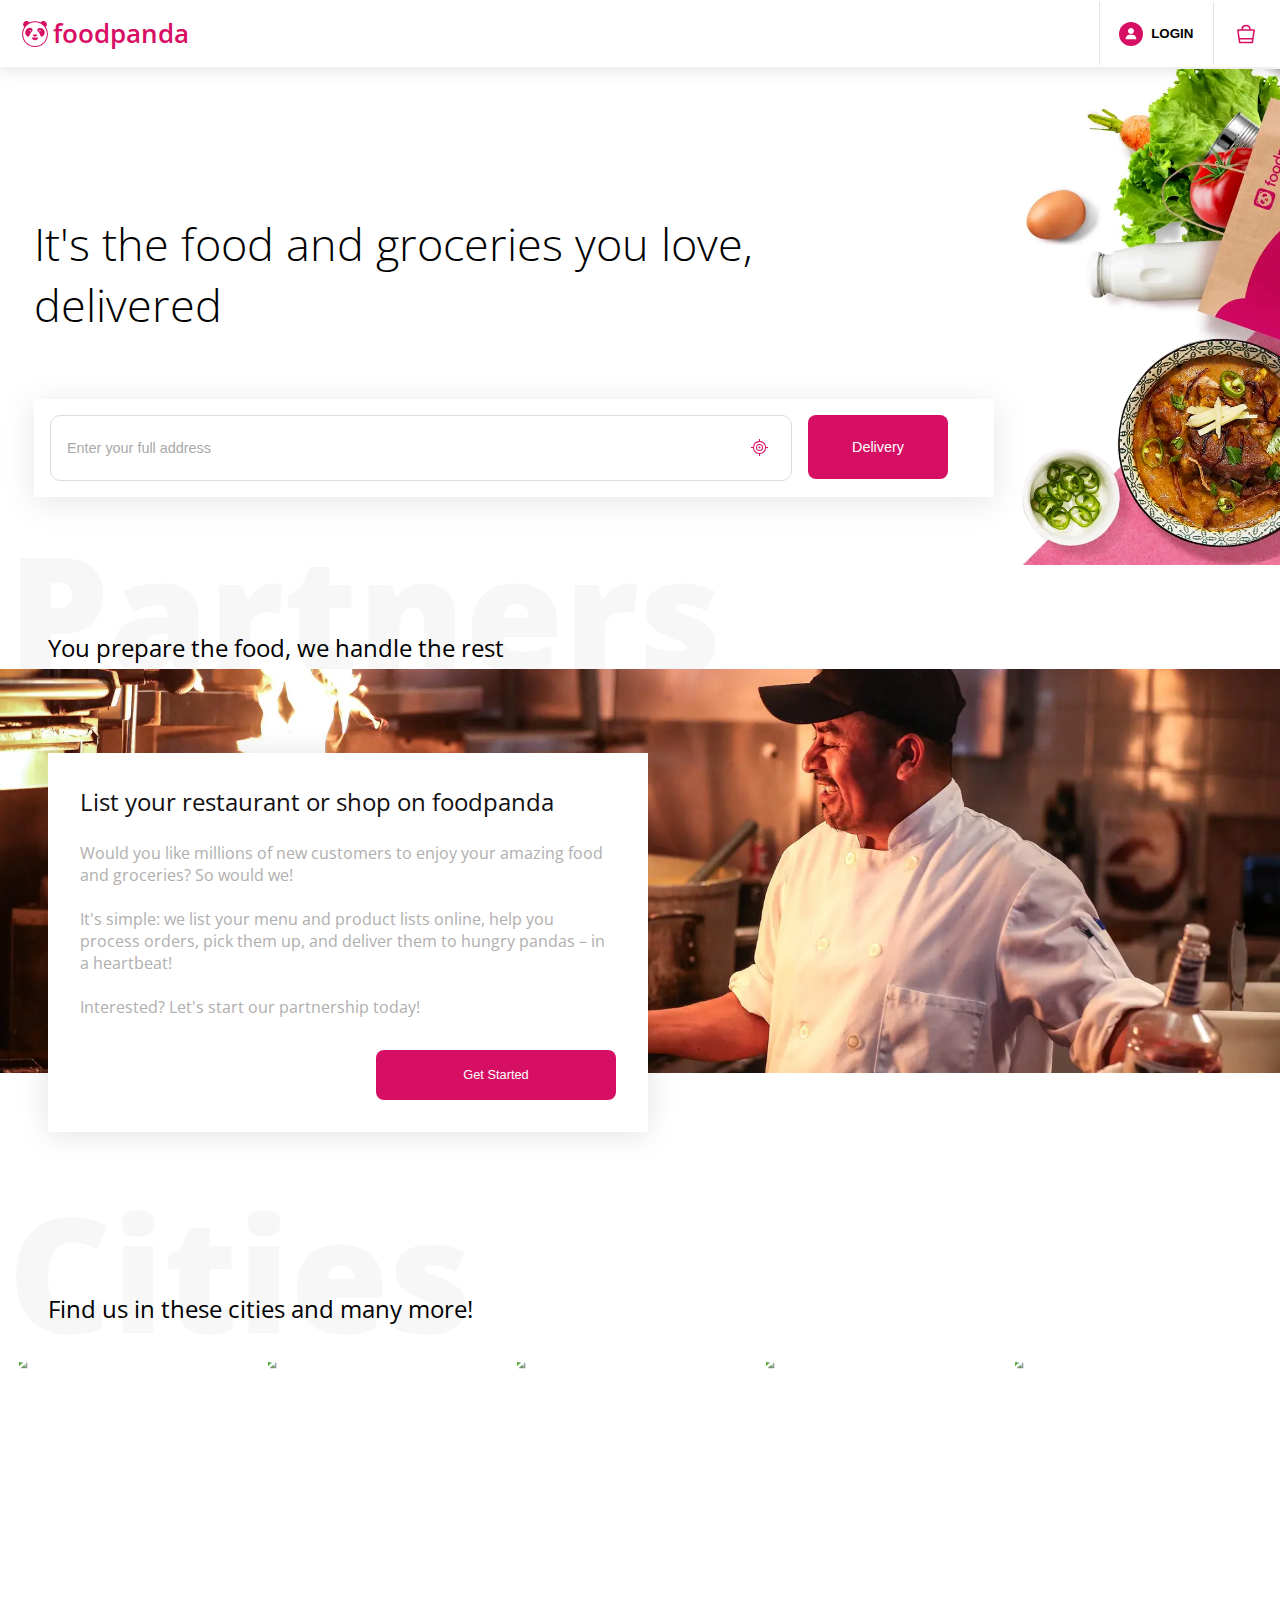
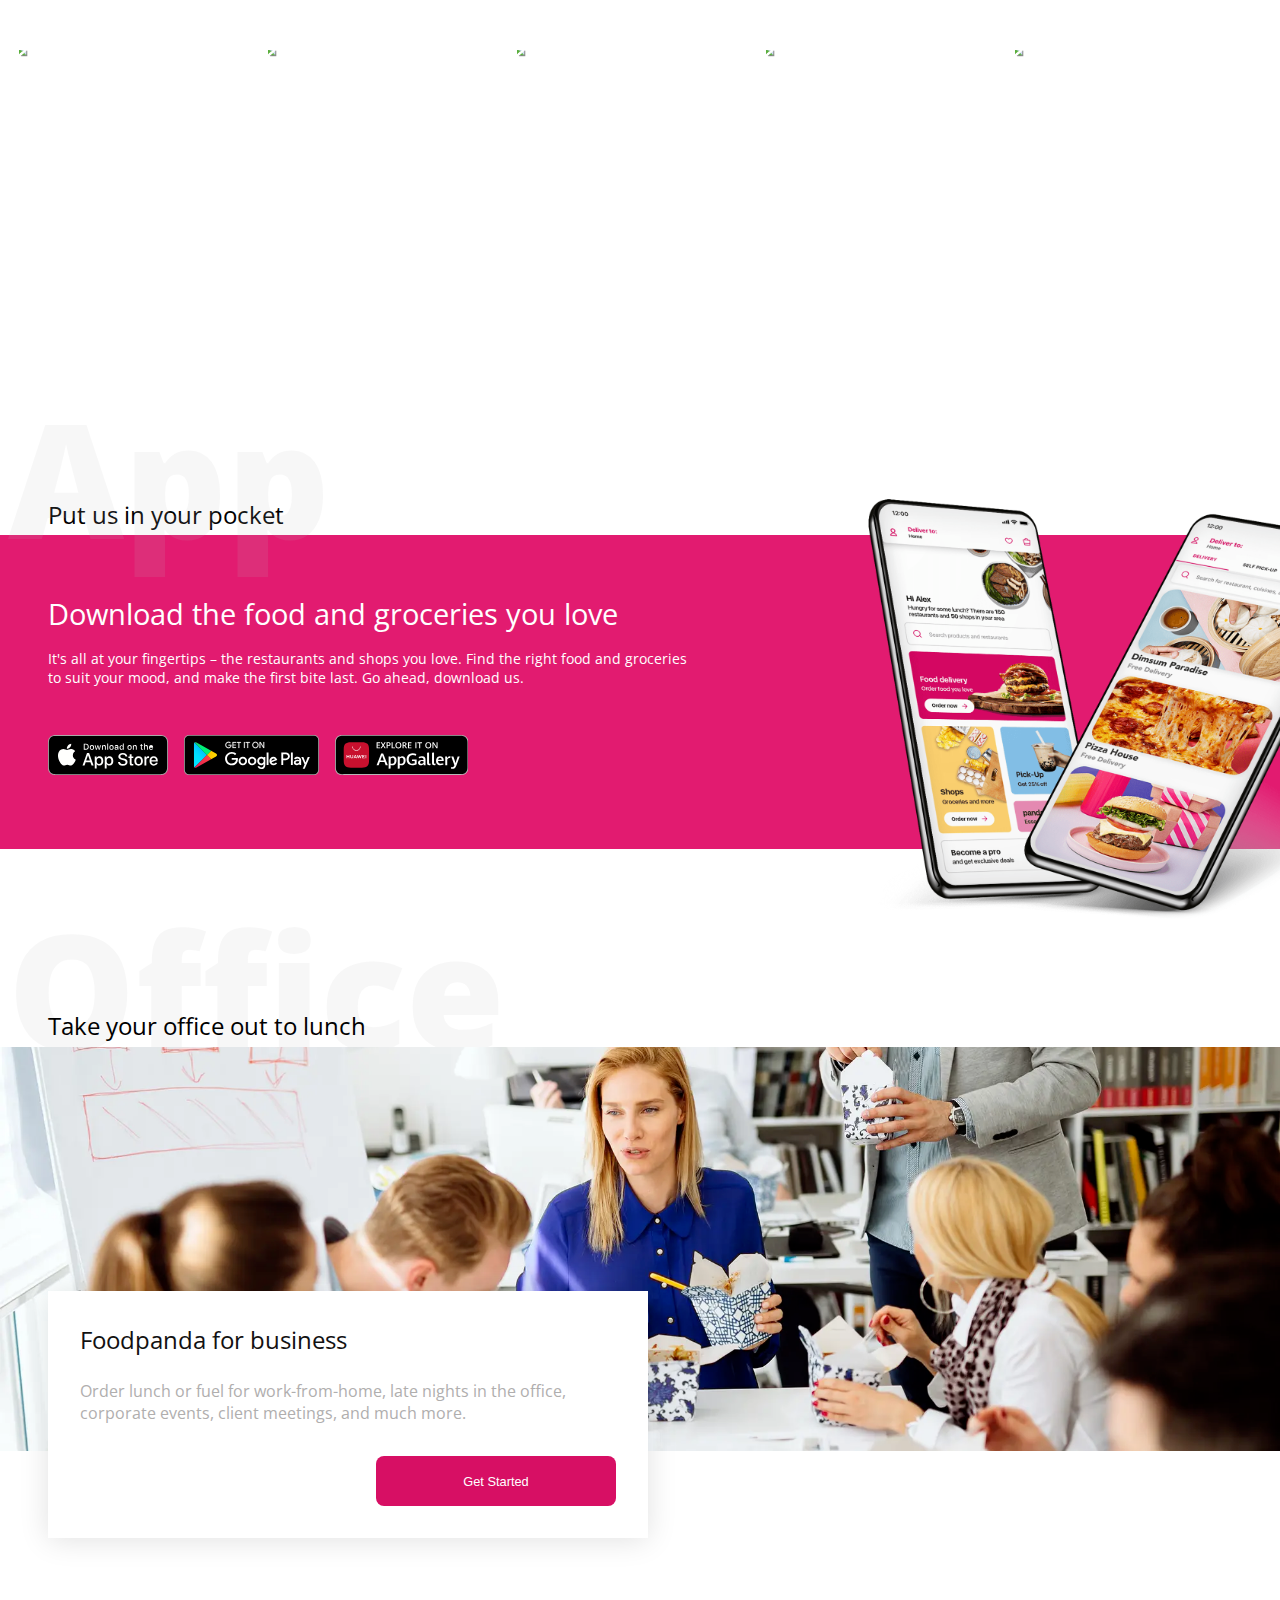
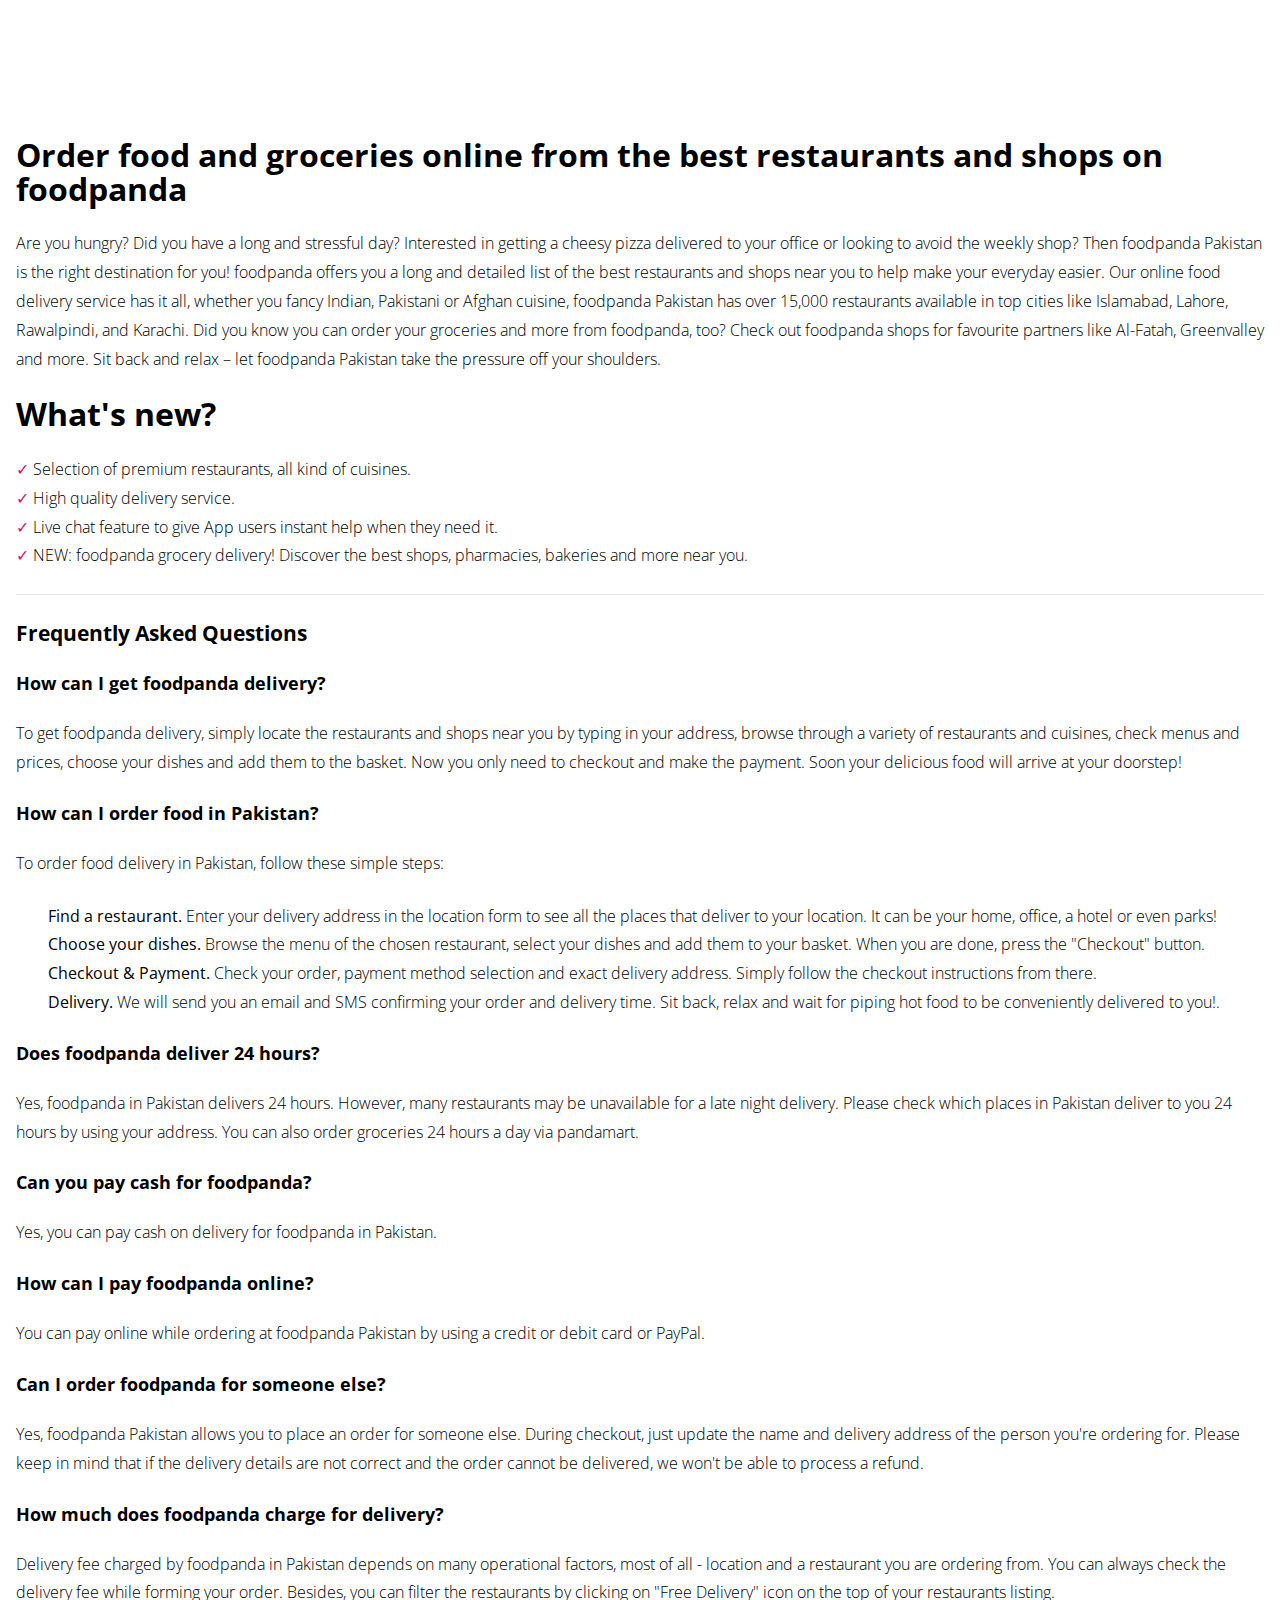
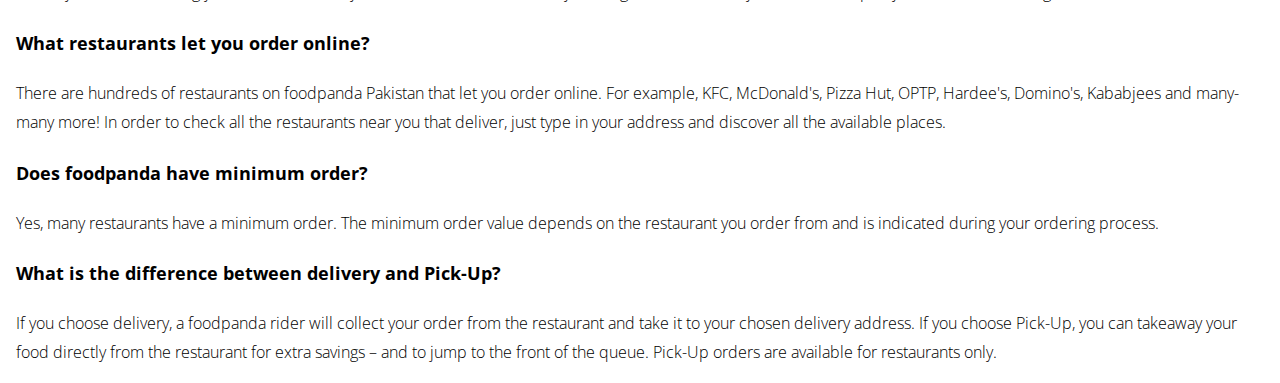
==== index.html @ 6b271020 "completed FAQ Section" ====
<!DOCTYPE html>
<html lang="en">
  <head>
    <meta charset="UTF-8" />
    <meta http-equiv="X-UA-Compatible" content="IE=edge" />
    <meta name="viewport" content="width=device-width, initial-scale=1.0" />
    <link rel="shortcut icon" href="/images/favicon.png" type="image/png" />
    <title>Food Delivery in Pakistan | Order Food online on Foodpanda</title>
    <link rel="stylesheet" href="style.css" />
    <link rel="preconnect" href="https://fonts.googleapis.com" />
    <link rel="preconnect" href="https://fonts.gstatic.com" crossorigin />
    <link
      href="https://fonts.googleapis.com/css2?family=Open+Sans:wght@300;400;500;600;700;800&display=swap"
      rel="stylesheet"
    />
  </head>
  <body>
    <header>
      <!-- Navbar -->
      <nav class="active">
        <svg
          aria-hidden="true"
          focusable="false"
          xmlns="http://www.w3.org/2000/svg"
          class="profile-icon-medium"
          width="24"
          height="24"
          viewBox="0 0 24 24"
        >
          <g fill="none" fill-rule="evenodd">
            <circle
              cx="12"
              cy="12"
              r="12"
              fill="#D70F64"
              fill-rule="nonzero"
            ></circle>
            <path
              fill="#FFF"
              fill-rule="nonzero"
              d="M13.1818252 12.6666667C15.366281 12.6666667 17.1649879 14.3335701 17.3176726 16.4681904L17.3252836 16.6080555 17.3333337 17.0416667C17.3333337 17.1848516 17.2285728 17.3039382 17.0904223 17.3286342L17.0371901 17.3333333 6.96281056 17.3333333C6.81742783 17.3333333 6.69651331 17.2301562 6.67143827 17.0940941L6.666667 17.0416667 6.666667 16.75C6.666667 14.5418198 8.44636147 12.7430258 10.670143 12.6690344L10.8126768 12.6666667 13.1818252 12.6666667zM12.0000003 6C13.6568546 6 15.0000003 7.34314575 15.0000003 9 15.0000003 10.6568543 13.6568546 12 12.0000003 12 10.3431461 12 9.00000033 10.6568543 9.00000033 9 9.00000033 7.34314575 10.3431461 6 12.0000003 6z"
            ></path>
          </g>
        </svg>
        <span class="logo"
          ><svg
            aria-hidden="true"
            focusable="false"
            version="1.1"
            height="26"
            width="26"
            class="logo-icon"
            id="Layer_1"
            xmlns="http://www.w3.org/2000/svg"
            xmlns:xlink="http://www.w3.org/1999/xlink"
            x="0px"
            y="0px"
            viewBox="0 0 198.2 200.3"
            xml:space="preserve"
          >
            <style type="text/css">
              .st0 {
                fill: #d70f64;
              }
            </style>
            <g>
              <g>
                <path
                  class="st0"
                  d="M99,148c13.5,0,24.4-9.6,24.4-21.4H74.7C74.7,138.4,85.5,148,99,148z"
                ></path>
                <g>
                  <path
                    class="st0"
                    d="M181.3,46c5.5-4.8,9.1-11.8,9.1-19.8c0-14.4-11.7-26.1-26.2-26.1c-9.3,0-17.4,4.8-22,12
                  c-13-6.3-27.6-9.9-43-9.9s-30,3.5-43,9.8c-4.7-7.2-12.7-12-22-12C19.8,0,8,11.7,8,26.1c0,7.9,3.5,15,9,19.7
                  C6.3,61.6,0,80.7,0,101.2c0,54.7,44.5,99.1,99.1,99.1s99.1-44.4,99.1-99.1C198.3,80.9,192,61.8,181.3,46z M99.2,192.8
                  c-50.4,0-91.4-41-91.4-91.4c0-19,5.8-36.6,15.7-51.2c9-13.2,21.4-24,35.8-31c12-5.9,25.5-9.2,39.8-9.2s27.8,3.3,39.9,9.2
                  c14.5,7,26.8,17.8,35.8,31c9.9,14.6,15.7,32.2,15.7,51.2C190.6,151.8,149.6,192.8,99.2,192.8z"
                  ></path>
                  <path
                    class="st0"
                    d="M99,120.5c1.5,0.4,17.2-4.9,17.2-12.3c0-4.1-12.7-4.9-17.2-4.9c-4.4,0-17.2,0.8-17.2,4.9
                  C81.8,115.6,97.5,120.9,99,120.5z"
                  ></path>
                  <path
                    class="st0"
                    d="M156.6,58.5c-8.6-5.7-27.7-9.1-35.1,0.8c0,0-9.4,10.1-0.2,20.6c9.3,10.5,16.4,20.3,18.5,28.8
                  s5.5,12,12.4,12.1c6.9,0,20.1-10.5,21.8-27.4C175.7,76.5,165.2,64.1,156.6,58.5z M136.9,80.1c-2.9,0-5.2-2.3-5.2-5.2
                  s2.4-5.2,5.2-5.2c2.9,0,5.2,2.3,5.2,5.2C142,77.7,139.7,80.1,136.9,80.1z"
                  ></path>
                  <path
                    class="st0"
                    d="M76.5,59.2c-7.5-9.8-26.6-6.5-35.1-0.8c-8.6,5.7-19.1,18-17.4,34.9c1.6,16.9,14.9,27.4,21.8,27.4
                  s10.3-3.5,12.4-12.1c2.1-8.5,9.3-18.3,18.5-28.8S76.5,59.2,76.5,59.2z M62.7,80.1c-2.9,0-5.2-2.3-5.2-5.2s2.3-5.2,5.2-5.2
                  c2.9,0,5.2,2.3,5.2,5.2C67.8,77.7,65.5,80.1,62.7,80.1z"
                  ></path>
                </g>
              </g>
            </g></svg
          >foodpanda</span
        >
        <div>
          <button class="login-btn">
            <svg
              aria-hidden="true"
              focusable="false"
              xmlns="http://www.w3.org/2000/svg"
              class="profile-icon-large"
              width="24"
              height="24"
              viewBox="0 0 24 24"
            >
              <g fill="none" fill-rule="evenodd">
                <circle
                  cx="12"
                  cy="12"
                  r="12"
                  fill="#D70F64"
                  fill-rule="nonzero"
                ></circle>
                <path
                  fill="#FFF"
                  fill-rule="nonzero"
                  d="M13.1818252 12.6666667C15.366281 12.6666667 17.1649879 14.3335701 17.3176726 16.4681904L17.3252836 16.6080555 17.3333337 17.0416667C17.3333337 17.1848516 17.2285728 17.3039382 17.0904223 17.3286342L17.0371901 17.3333333 6.96281056 17.3333333C6.81742783 17.3333333 6.69651331 17.2301562 6.67143827 17.0940941L6.666667 17.0416667 6.666667 16.75C6.666667 14.5418198 8.44636147 12.7430258 10.670143 12.6690344L10.8126768 12.6666667 13.1818252 12.6666667zM12.0000003 6C13.6568546 6 15.0000003 7.34314575 15.0000003 9 15.0000003 10.6568543 13.6568546 12 12.0000003 12 10.3431461 12 9.00000033 10.6568543 9.00000033 9 9.00000033 7.34314575 10.3431461 6 12.0000003 6z"
                ></path>
              </g>
            </svg>
            <span> LOGIN </span>
          </button>

          <svg
            xmlns="http://www.w3.org/2000/svg"
            class="svg-stroke-container"
            width="24"
            height="24"
            aria-hidden="true"
            focusable="false"
          >
            <path
              fill="#D70F64"
              d="M12 2.75a4.75 4.75 0 014.744 4.5h3.103a1 1 0 01.99 1.141l-1.714 12a1 1 0 01-.99.859H5.867a1 1 0 01-.99-.859l-1.714-12a1 1 0 01.99-1.141h3.103A4.75 4.75 0 0112 2.75zm5.559 14.75H6.44a.4.4 0 00-.396.457l.208 1.45a.4.4 0 00.396.343H17.35a.4.4 0 00.396-.343l.208-1.45a.4.4 0 00-.396-.457zm1.25-8.75H5.19a.4.4 0 00-.396.457l.922 6.45a.4.4 0 00.396.343h11.775a.4.4 0 00.396-.343l.922-6.45a.4.4 0 00-.396-.457zM12 4.25a3.251 3.251 0 00-3.193 2.638.305.305 0 00.3.362h5.796a.297.297 0 00.292-.35A3.251 3.251 0 0012 4.25z"
            ></path>
          </svg>
        </div>
      </nav>
    </header>

    <main>
      <!-- Hero -->
      <section class="hero">
        <div class="bg-wrapper"></div>
        <div class="max-w-xl">
          <h3>It's the food and groceries you love, delivered</h3>
          <div class="actions">
            <div class="input-container">
              <input type="text" placeholder="Enter your full address" />
              <svg
                aria-hidden="true"
                focusable="false"
                class="fl-neutral-secondary"
                width="24"
                height="24"
                xmlns="http://www.w3.org/2000/svg"
                xmlns:xlink="http://www.w3.org/1999/xlink"
                viewBox="0 0 24 24"
                id="locate-me"
              >
                <defs>
                  <path
                    fill="#d70f64"
                    d="M11.5 18a5.5 5.5 0 100-11 5.5 5.5 0 000 11zM12 4v2.019a6.501 6.501 0 015.981 5.982L20 12v1h-2.019a6.501 6.501 0 01-5.98 5.981L12 21h-1v-2.019a6.501 6.501 0 01-5.981-5.98L3 13v-1h2.019A6.501 6.501 0 0111 6.02L11 4h1zm-.5 11a2.5 2.5 0 100-5 2.5 2.5 0 000 5zm0 1a3.5 3.5 0 110-7 3.5 3.5 0 010 7zm0-2.5a1 1 0 100-2 1 1 0 000 2z"
                    id="sIcLocateRound"
                  ></path>
                </defs>
                <use xlink:href="#sIcLocateRound" fill-rule="evenodd"></use>
              </svg>
            </div>

            <button>Delivery</button>
          </div>
        </div>
      </section>

      <!-- Partners -->
      <section class="partners">
        <div class="max-w-xl">
          <p class="backdrop-text">Partners</p>
          <p class="caption">You prepare the food, we handle the rest</p>
        </div>

        <div class="background-image"></div>
        <div class="max-w-xl">
          <div class="content">
            <p class="header-text">List your restaurant or shop on foodpanda</p>
            <p>
              Would you like millions of new customers to enjoy your amazing
              food and groceries? So would we!
            </p>
            <br />
            <p>
              It's simple: we list your menu and product lists online, help you
              process orders, pick them up, and deliver them to hungry pandas –
              in a heartbeat!
            </p>
            <br />
            <p>Interested? Let's start our partnership today!</p>
            <button>Get Started</button>
          </div>
        </div>
      </section>

      <!-- Cities -->
      <section class="partners cities">
        <div class="max-w-xl">
          <p class="backdrop-text">Cities</p>
          <p class="caption">Find us in these cities and many more!</p>
          <div class="container">
            <!-- Row 1 -->
            <div class="card">
              <img
                src="https://images.deliveryhero.io/image/foodpanda/city-tile-pk/Karachi.jpg?width=400&height=400"
                alt=""
              />
              <p>Karachi</p>
            </div>

            <div class="card">
              <img
                src="https://images.deliveryhero.io/image/foodpanda/city-tile-pk/Lahore.jpg?width=400&height=400"
                alt=""
              />
              <p>Lahore</p>
            </div>

            <div class="card">
              <img
                src="https://images.deliveryhero.io/image/foodpanda/city-tile-pk/Islamabad.jpg?width=400&height=400"
                alt=""
              />
              <p>Islamabad</p>
            </div>

            <div class="card">
              <img
                src="https://images.deliveryhero.io/image/foodpanda/city-tile-pk/Rawalpindi.jpg?width=400&height=400"
                alt=""
              />
              <p>Rawalpindi</p>
            </div>

            <div class="card">
              <img
                src="https://images.deliveryhero.io/image/foodpanda/city-tile-pk/Faisalabad.jpg?width=400&height=400"
                alt=""
              />
              <p>Faisalabad</p>
            </div>

            <!-- Row 2 -->
            <div class="card">
              <img
                src="https://images.deliveryhero.io/image/foodpanda/city-tile-pk/Multan.jpg?width=400&height=400"
                alt=""
              />
              <p>Multan</p>
            </div>

            <div class="card">
              <img
                src="https://images.deliveryhero.io/image/foodpanda/city-tile-pk/Hyderabad.jpg?width=400&height=400"
                alt=""
              />
              <p>Hyderabad</p>
            </div>

            <div class="card">
              <img
                src="https://images.deliveryhero.io/image/foodpanda/city-tile-pk/Sialkot.jpg?width=400&height=400"
                alt=""
              />
              <p>Sialkot</p>
            </div>

            <div class="card">
              <img
                src="https://images.deliveryhero.io/image/foodpanda/city-tile-pk/Peshawar.jpg?width=400&height=400"
                alt=""
              />
              <p>Peshawar</p>
            </div>

            <div class="card">
              <img
                src="https://images.deliveryhero.io/image/foodpanda/city-tile-pk/Sukkur.jpg?width=400&height=400"
                alt=""
              />
              <p>Sukhur</p>
            </div>
          </div>
        </div>
      </section>

      <!-- App -->
      <section class="partners app">
        <div class="max-w-xl">
          <p class="backdrop-text">App</p>
          <p class="caption">Put us in your pocket</p>
        </div>
        <div class="container">
          <div class="max-w-xl">
            <div class="image-container">
              <img src="./images/phones.png" alt="" />
            </div>
            <div class="content-container">
              <p class="sub-heading">
                Download the food and groceries you love
              </p>
              <p class="text">
                It's all at your fingertips – the restaurants and shops you
                love. Find the right food and groceries to suit your mood, and
                make the first bite last. Go ahead, download us.
              </p>

              <div class="buttons-container">
                <!-- App Store Button -->
                <svg
                  aria-hidden="true"
                  focusable="false"
                  width="120"
                  height="40"
                  viewBox="0 0 120 40"
                  xmlns="http://www.w3.org/2000/svg"
                >
                  <g fill="none" fill-rule="evenodd">
                    <path
                      d="M110.443 0H9.562c-.368 0-.731 0-1.098.002-.307.002-.612.008-.922.013-.668.016-1.343.057-2.01.176a6.462 6.462 0 00-4.711 3.43 6.623 6.623 0 00-.626 1.905C.075 6.19.032 6.861.015 7.53c-.009.308-.01.616-.015.922v23.139c.005.31.006.611.015.921.017.671.06 1.342.18 2.004.117.671.314 1.3.626 1.907a6.24 6.24 0 001.183 1.616 6.293 6.293 0 001.622 1.18c.612.312 1.236.51 1.906.632.667.119 1.342.158 2.01.176.31.007.615.011.922.011.367.002.73.002 1.098.002h100.881c.362 0 .727 0 1.087-.002.307 0 .62-.004.926-.011.672-.018 1.346-.057 2.005-.176a6.854 6.854 0 001.914-.632 6.328 6.328 0 001.622-1.18c.477-.47.875-1.02 1.184-1.616a6.563 6.563 0 00.62-1.907c.125-.662.163-1.333.188-2.004.003-.31.003-.611.003-.921.008-.365.008-.726.008-1.096V9.545c0-.366 0-.73-.008-1.093 0-.306 0-.614-.003-.922-.025-.67-.063-1.34-.188-2.004a6.58 6.58 0 00-.62-1.904 6.489 6.489 0 00-2.806-2.803A6.845 6.845 0 00114.46.19c-.66-.119-1.333-.16-2.005-.176-.306-.005-.619-.011-.926-.013C111.17 0 110.805 0 110.443 0"
                      fill="#A9AAA9"
                    ></path>
                    <path
                      d="M8.469 39.164c-.306 0-.604-.004-.907-.01-.561-.016-1.226-.048-1.875-.164a5.889 5.889 0 01-1.66-.549 5.388 5.388 0 01-1.402-1.017 5.335 5.335 0 01-1.024-1.398 5.75 5.75 0 01-.544-1.659C.935 33.694.904 33.011.89 32.49a76.244 76.244 0 01-.015-.913V8.452s.01-.691.015-.894c.014-.525.045-1.208.166-1.874a5.724 5.724 0 01.545-1.664 5.343 5.343 0 011.018-1.4 5.583 5.583 0 013.064-1.568c.676-.12 1.36-.151 1.881-.164L8.47.876h103.056l.916.013c.514.012 1.2.043 1.864.162a5.987 5.987 0 011.676.549c.514.263.985.606 1.395 1.017a5.54 5.54 0 011.027 1.405 5.8 5.8 0 01.537 1.65c.115.632.151 1.28.174 1.89.003.283.003.588.003.89.009.376.009.733.009 1.094v20.95c0 .363 0 .718-.01 1.076 0 .325 0 .623-.003.93-.022.59-.058 1.238-.172 1.855a5.75 5.75 0 01-.541 1.672c-.27.52-.614.99-1.018 1.387-.415.419-.886.76-1.403 1.023a5.883 5.883 0 01-1.674.55c-.642.117-1.307.15-1.874.164-.293.007-.602.011-.9.011l-1.088.002L8.47 39.164"
                      fill="#000"
                    ></path>
                    <path
                      d="M24.839 20.321c-.026-2.753 2.258-4.094 2.363-4.157-1.293-1.882-3.3-2.139-4.003-2.159-1.684-.177-3.316 1.006-4.175 1.006-.874 0-2.195-.989-3.618-.959-1.831.028-3.546 1.087-4.485 2.73-1.94 3.352-.493 8.278 1.364 10.987.93 1.327 2.016 2.81 3.438 2.756 1.39-.057 1.91-.885 3.59-.885 1.663 0 2.15.885 3.6.852 1.492-.024 2.433-1.333 3.33-2.672 1.074-1.52 1.506-3.02 1.523-3.095-.035-.012-2.9-1.102-2.927-4.404M22.099 12.223c.748-.934 1.26-2.204 1.118-3.494-1.083.048-2.437.747-3.217 1.661-.69.805-1.306 2.124-1.147 3.365 1.216.09 2.466-.613 3.246-1.532M42.42 27.167h-4.746l-1.14 3.36h-2.01l4.496-12.43h2.09l4.495 12.43H43.56z"
                      fill="#FFFFFE"
                    ></path>
                    <path
                      fill="#000"
                      d="M38.166 25.617h3.762l-1.855-5.453h-.05z"
                    ></path>
                    <path
                      d="M55.315 25.996c0 2.816-1.51 4.626-3.79 4.626-1.293 0-2.32-.578-2.856-1.586h-.043v4.488h-1.864v-12.06h1.804v1.507h.034c.519-.972 1.624-1.602 2.891-1.602 2.305 0 3.824 1.818 3.824 4.627z"
                      fill="#FFFFFE"
                    ></path>
                    <path
                      d="M53.4 25.996c0-1.835-.951-3.041-2.4-3.041-1.424 0-2.382 1.231-2.382 3.041 0 1.826.958 3.049 2.382 3.049 1.449 0 2.4-1.198 2.4-3.049z"
                      fill="#000"
                    ></path>
                    <path
                      d="M65.307 25.996c0 2.816-1.51 4.626-3.789 4.626-1.293 0-2.32-.578-2.856-1.586h-.043v4.488h-1.864v-12.06h1.804v1.507h.034c.519-.972 1.623-1.602 2.891-1.602 2.305 0 3.823 1.818 3.823 4.627z"
                      fill="#FFFFFE"
                    ></path>
                    <path
                      d="M63.391 25.996c0-1.835-.95-3.041-2.398-3.041-1.424 0-2.382 1.231-2.382 3.041 0 1.826.958 3.049 2.382 3.049 1.449 0 2.398-1.198 2.398-3.049z"
                      fill="#000"
                    ></path>
                    <path
                      d="M71.912 27.063c.138 1.233 1.338 2.042 2.977 2.042 1.571 0 2.701-.809 2.701-1.92 0-.966-.682-1.543-2.295-1.939l-1.615-.388c-2.286-.552-3.348-1.619-3.348-3.352 0-2.144 1.873-3.617 4.532-3.617 2.631 0 4.435 1.473 4.495 3.617h-1.881c-.112-1.24-1.14-1.989-2.64-1.989-1.503 0-2.53.758-2.53 1.86 0 .88.656 1.397 2.262 1.793l1.372.335c2.555.604 3.617 1.628 3.617 3.447 0 2.325-1.856 3.782-4.808 3.782-2.761 0-4.627-1.423-4.747-3.671h1.908M83.58 19.32v2.143h1.727v1.474H83.58v4.996c0 .777.346 1.138 1.105 1.138.19 0 .492-.026.613-.043v1.464c-.207.053-.62.087-1.035.087-1.838 0-2.555-.69-2.555-2.447v-5.195h-1.32v-1.474h1.32V19.32h1.872M86.307 25.996c0-2.852 1.682-4.644 4.306-4.644 2.632 0 4.307 1.792 4.307 4.644 0 2.859-1.666 4.643-4.307 4.643-2.64 0-4.306-1.784-4.306-4.643z"
                      fill="#FFFFFE"
                    ></path>
                    <path
                      d="M93.02 25.996c0-1.956-.897-3.111-2.407-3.111s-2.407 1.163-2.407 3.111c0 1.964.896 3.11 2.407 3.11 1.51 0 2.407-1.146 2.407-3.11z"
                      fill="#000"
                    ></path>
                    <path
                      d="M96.456 21.463h1.778v1.543h.043c.285-1.025 1.113-1.637 2.183-1.637.268 0 .492.035.64.07v1.74c-.148-.06-.476-.113-.838-.113-1.2 0-1.942.81-1.942 2.085v5.375h-1.864v-9.063M109.691 27.865c-.25 1.645-1.855 2.774-3.909 2.774-2.641 0-4.28-1.766-4.28-4.6 0-2.843 1.648-4.687 4.202-4.687 2.512 0 4.091 1.723 4.091 4.47v.638h-6.413v.113c0 1.55.976 2.566 2.443 2.566 1.035 0 1.847-.49 2.097-1.274h1.77z"
                      fill="#FFFFFE"
                    ></path>
                    <path
                      d="M103.391 25.16h4.54c-.044-1.387-.932-2.3-2.227-2.3-1.286 0-2.217.93-2.313 2.3z"
                      fill="#000"
                    ></path>
                    <path
                      d="M37.932 8.74c1.775 0 2.816 1.088 2.816 2.968 0 1.908-1.033 3.005-2.816 3.005h-2.16V8.74h2.16z"
                      fill="#FFFFFE"
                    ></path>
                    <path
                      d="M36.7 13.868h1.129c1.251 0 1.972-.778 1.972-2.148 0-1.35-.733-2.136-1.972-2.136H36.7v4.284z"
                      fill="#000"
                    ></path>
                    <path
                      d="M41.798 12.456c0-1.452.812-2.338 2.131-2.338 1.315 0 2.128.886 2.128 2.338 0 1.462-.81 2.344-2.128 2.344-1.323 0-2.131-.882-2.131-2.344z"
                      fill="#FFFFFE"
                    ></path>
                    <path
                      d="M45.14 12.456c0-.977-.44-1.547-1.211-1.547-.775 0-1.21.57-1.21 1.547 0 .985.435 1.553 1.21 1.553.771 0 1.211-.572 1.211-1.553z"
                      fill="#000"
                    ></path>
                    <path
                      fill="#FFFFFE"
                      d="M51.718 14.713h-.925l-.932-3.32h-.072l-.928 3.32h-.916L46.7 10.205h.904l.809 3.44h.067l.928-3.44h.855l.928 3.44h.07l.806-3.44h.891l-1.24 4.508M54.005 10.205h.858v.716h.066c.22-.5.668-.803 1.348-.803 1.007 0 1.563.604 1.563 1.677v2.918h-.892v-2.695c0-.725-.314-1.085-.974-1.085-.66 0-1.078.44-1.078 1.142v2.638h-.89v-4.508M59.26 14.713h.891V8.445h-.891zM61.39 12.456c0-1.452.812-2.338 2.13-2.338 1.316 0 2.129.886 2.129 2.338 0 1.462-.81 2.344-2.128 2.344-1.323 0-2.131-.882-2.131-2.344z"
                    ></path>
                    <path
                      d="M64.732 12.456c0-.977-.44-1.547-1.211-1.547-.775 0-1.21.57-1.21 1.547 0 .985.435 1.553 1.21 1.553.771 0 1.211-.572 1.211-1.553z"
                      fill="#000"
                    ></path>
                    <path
                      d="M66.587 13.437c0-.81.605-1.279 1.68-1.345l1.223-.07v-.39c0-.475-.315-.744-.924-.744-.497 0-.842.182-.942.5h-.862c.091-.773.82-1.27 1.845-1.27 1.132 0 1.77.563 1.77 1.515v3.08h-.857v-.634h-.072c-.268.451-.762.708-1.355.708-.87 0-1.506-.526-1.506-1.35z"
                      fill="#FFFFFE"
                    ></path>
                    <path
                      d="M69.49 13.053v-.377l-1.103.07c-.621.042-.903.253-.903.65 0 .406.352.642.836.642.672 0 1.17-.426 1.17-.985z"
                      fill="#000"
                    ></path>
                    <path
                      d="M71.548 12.456c0-1.424.734-2.326 1.875-2.326.618 0 1.14.294 1.384.79h.068V8.446h.89v6.268h-.853V14h-.071c-.27.493-.797.787-1.418.787-1.149 0-1.875-.902-1.875-2.33z"
                      fill="#FFFFFE"
                    ></path>
                    <path
                      d="M72.469 12.456c0 .956.451 1.532 1.206 1.532.751 0 1.216-.584 1.216-1.528 0-.939-.47-1.531-1.216-1.531-.75 0-1.206.58-1.206 1.527z"
                      fill="#000"
                    ></path>
                    <path
                      d="M79.452 12.456c0-1.452.814-2.338 2.131-2.338 1.315 0 2.128.886 2.128 2.338 0 1.462-.809 2.344-2.128 2.344-1.321 0-2.13-.882-2.13-2.344z"
                      fill="#FFFFFE"
                    ></path>
                    <path
                      d="M82.795 12.456c0-.977-.44-1.547-1.212-1.547-.775 0-1.21.57-1.21 1.547 0 .985.435 1.553 1.21 1.553.772 0 1.212-.572 1.212-1.553z"
                      fill="#000"
                    ></path>
                    <path
                      d="M84.908 10.205h.857v.716h.066c.22-.5.668-.803 1.348-.803 1.008 0 1.563.604 1.563 1.677v2.918h-.891v-2.695c0-.725-.315-1.085-.975-1.085-.659 0-1.078.44-1.078 1.142v2.638h-.89v-4.508M93.778 9.083v1.142h.978v.75h-.978v2.317c0 .473.195.68.638.68.138 0 .216-.01.34-.021v.74a2.875 2.875 0 01-.485.047c-.99 0-1.385-.349-1.385-1.218v-2.545h-.717v-.75h.717V9.083h.892M95.974 8.445h.883v2.484h.07c.219-.505.696-.807 1.377-.807.962 0 1.556.609 1.556 1.68v2.91h-.893v-2.69c0-.72-.336-1.085-.966-1.085-.73 0-1.137.46-1.137 1.143v2.633h-.89V8.445M101.92 12.043h2.282c-.021-.708-.453-1.168-1.112-1.168-.66 0-1.12.464-1.17 1.168z"
                      fill="#FFFFFE"
                    ></path>
                    <path
                      d="M105.055 13.495c-.202.808-.924 1.305-1.956 1.305-1.294 0-2.086-.886-2.086-2.328 0-1.44.81-2.354 2.082-2.354 1.256 0 2.014.857 2.014 2.272v.31h-3.189v.05c.03.79.49 1.292 1.203 1.292.54 0 .91-.195 1.075-.547h.857z"
                      fill="#FFFFFE"
                    ></path>
                  </g>
                </svg>

                <!-- Google Play Button -->
                <svg
                  aria-hidden="true"
                  focusable="false"
                  width="135"
                  class="center-svg"
                  height="40"
                  viewBox="0 0 135 40"
                  xmlns="http://www.w3.org/2000/svg"
                >
                  <defs>
                    <linearGradient
                      x1="61.043%"
                      y1="4.97%"
                      x2="26.517%"
                      y2="71.939%"
                      id="a"
                    >
                      <stop stop-color="#00A0FF" offset="0%"></stop>
                      <stop stop-color="#00A1FF" offset=".657%"></stop>
                      <stop stop-color="#00BEFF" offset="26.01%"></stop>
                      <stop stop-color="#00D2FF" offset="51.22%"></stop>
                      <stop stop-color="#00DFFF" offset="76.04%"></stop>
                      <stop stop-color="#00E3FF" offset="100%"></stop>
                    </linearGradient>
                    <linearGradient
                      x1="107.604%"
                      y1="50.085%"
                      x2="-130.554%"
                      y2="50.085%"
                      id="b"
                    >
                      <stop stop-color="#FFE000" offset="0%"></stop>
                      <stop stop-color="#FFBD00" offset="40.87%"></stop>
                      <stop stop-color="orange" offset="77.54%"></stop>
                      <stop stop-color="#FF9C00" offset="100%"></stop>
                    </linearGradient>
                    <linearGradient
                      x1="86.25%"
                      y1="30.901%"
                      x2="-50.108%"
                      y2="135.959%"
                      id="c"
                    >
                      <stop stop-color="#FF3A44" offset="0%"></stop>
                      <stop stop-color="#C31162" offset="100%"></stop>
                    </linearGradient>
                    <linearGradient
                      x1="-18.781%"
                      y1="-11.805%"
                      x2="42.11%"
                      y2="35.108%"
                      id="d"
                    >
                      <stop stop-color="#32A071" offset="0%"></stop>
                      <stop stop-color="#2DA771" offset="6.85%"></stop>
                      <stop stop-color="#15CF74" offset="47.62%"></stop>
                      <stop stop-color="#06E775" offset="80.09%"></stop>
                      <stop stop-color="#00F076" offset="100%"></stop>
                    </linearGradient>
                  </defs>
                  <g fill="none" fill-rule="nonzero">
                    <path
                      d="M130 0H5C2.25 0 0 2.25 0 5v30c0 2.75 2.25 5 5 5h125c2.75 0 5-2.25 5-5V5c0-2.75-2.25-5-5-5z"
                      fill="#A6A6A6"
                    ></path>
                    <path
                      d="M130 .8a4.2 4.2 0 014.2 4.2v30a4.2 4.2 0 01-4.2 4.2H5A4.2 4.2 0 01.8 35V5A4.2 4.2 0 015 .8h125"
                      fill="#000"
                    ></path>
                    <path
                      d="M47.42 10.24c0 .84-.25 1.51-.75 2-.56.59-1.3.89-2.2.89-.87 0-1.6-.3-2.21-.9-.61-.6-.91-1.35-.91-2.23 0-.89.3-1.63.91-2.23.61-.6 1.34-.9 2.21-.9.43 0 .84.08 1.23.25.39.17.7.39.94.67l-.53.53c-.4-.47-.94-.71-1.64-.71-.63 0-1.18.22-1.64.67-.46.44-.69 1.02-.69 1.73s.23 1.29.69 1.73c.46.44 1.01.67 1.64.67.67 0 1.23-.22 1.68-.67.29-.29.46-.7.5-1.22h-2.18V9.8h2.91c.02.14.04.29.04.44zM52.03 7.73H49.3v1.9h2.46v.72H49.3v1.9h2.73v.74h-3.5v-6h3.5zM55.28 13h-.77V7.74h-1.68V7h4.12v.74h-1.68V13zM59.94 13V7h.77v6zM64.13 13h-.77V7.74h-1.68V7h4.12v.74h-1.68V13zM73.61 12.22c-.59.61-1.32.91-2.2.91-.88 0-1.61-.3-2.2-.91-.59-.61-.88-1.35-.88-2.22 0-.88.29-1.62.88-2.22.59-.61 1.32-.91 2.2-.91.87 0 1.6.3 2.2.91.59.61.89 1.35.89 2.22-.01.87-.3 1.61-.89 2.22z"
                      stroke="#FFF"
                      stroke-width=".2"
                      fill="#FFF"
                    ></path>
                    <path
                      d="M69.78 11.72c.44.45.99.67 1.63.67.64 0 1.19-.22 1.63-.67.44-.45.67-1.02.67-1.72s-.22-1.27-.67-1.72c-.44-.45-.99-.67-1.63-.67-.64 0-1.19.22-1.63.67-.44.45-.67 1.02-.67 1.72s.22 1.27.67 1.72z"
                      stroke="#FFF"
                      stroke-width=".2"
                      fill="#000"
                    ></path>
                    <path
                      stroke="#FFF"
                      stroke-width=".2"
                      fill="#FFF"
                      d="M75.57 13V7h.94l2.92 4.67h.03l-.03-1.16V7h.77v6h-.8l-3.05-4.89h-.04l.03 1.16v3.74h-.77z"
                    ></path>
                    <path
                      d="M68.13 21.75c-2.35 0-4.27 1.79-4.27 4.25 0 2.45 1.92 4.25 4.27 4.25 2.35 0 4.27-1.8 4.27-4.25 0-2.46-1.91-4.25-4.27-4.25z"
                      fill="#FFF"
                    ></path>
                    <path
                      d="M68.13 28.58c-1.29 0-2.4-1.06-2.4-2.58 0-1.53 1.11-2.58 2.4-2.58 1.29 0 2.4 1.05 2.4 2.58 0 1.52-1.11 2.58-2.4 2.58z"
                      fill="#000"
                    ></path>
                    <path
                      d="M58.82 21.75c-2.35 0-4.27 1.79-4.27 4.25 0 2.45 1.92 4.25 4.27 4.25 2.35 0 4.27-1.8 4.27-4.25 0-2.46-1.92-4.25-4.27-4.25z"
                      fill="#FFF"
                    ></path>
                    <path
                      d="M58.82 28.58c-1.29 0-2.4-1.06-2.4-2.58 0-1.53 1.11-2.58 2.4-2.58 1.29 0 2.4 1.05 2.4 2.58 0 1.52-1.11 2.58-2.4 2.58z"
                      fill="#000"
                    ></path>
                    <path
                      d="M47.74 23.05v1.8h4.32c-.13 1.01-.47 1.76-.98 2.27-.63.63-1.61 1.32-3.33 1.32-2.66 0-4.74-2.14-4.74-4.8 0-2.66 2.08-4.8 4.74-4.8 1.43 0 2.48.56 3.25 1.29l1.27-1.27c-1.08-1.03-2.51-1.82-4.53-1.82-3.64 0-6.7 2.96-6.7 6.61 0 3.64 3.06 6.61 6.7 6.61 1.97 0 3.45-.64 4.61-1.85 1.19-1.19 1.56-2.87 1.56-4.22 0-.42-.03-.81-.1-1.13h-6.07v-.01zM93.05 24.45c-.35-.95-1.43-2.71-3.64-2.71-2.19 0-4.01 1.72-4.01 4.25 0 2.38 1.8 4.25 4.22 4.25 1.95 0 3.08-1.19 3.54-1.88l-1.45-.97c-.48.71-1.14 1.18-2.09 1.18s-1.63-.44-2.06-1.29l5.69-2.35-.2-.48z"
                      fill="#FFF"
                    ></path>
                    <path
                      d="M87.25 25.87c-.05-1.64 1.27-2.48 2.22-2.48.74 0 1.37.37 1.58.9l-3.8 1.58z"
                      fill="#000"
                    ></path>
                    <path
                      fill="#FFF"
                      d="M82.63 30h1.87V17.5h-1.87zM79.57 22.7h-.06c-.42-.5-1.22-.95-2.24-.95-2.13 0-4.08 1.87-4.08 4.27 0 2.38 1.95 4.24 4.08 4.24 1.01 0 1.82-.45 2.24-.97h.06v.61c0 1.63-.87 2.5-2.27 2.5-1.14 0-1.85-.82-2.14-1.51l-1.63.68c.47 1.13 1.71 2.51 3.77 2.51 2.19 0 4.04-1.29 4.04-4.43v-7.64h-1.77v.69z"
                    ></path>
                    <path
                      d="M77.42 28.58c-1.29 0-2.37-1.08-2.37-2.56 0-1.5 1.08-2.59 2.37-2.59 1.27 0 2.27 1.1 2.27 2.59 0 1.48-.99 2.56-2.27 2.56z"
                      fill="#000"
                    ></path>
                    <path
                      d="M101.8 17.49h-4.47v12.5h1.87v-4.74h2.61c2.07 0 4.1-1.5 4.1-3.88s-2.04-3.88-4.11-3.88z"
                      fill="#FFF"
                    ></path>
                    <path
                      d="M101.85 23.52H99.2v-4.29h2.65c1.4 0 2.19 1.16 2.19 2.14 0 .98-.79 2.15-2.19 2.15z"
                      fill="#000"
                    ></path>
                    <path
                      d="M113.38 21.72c-1.35 0-2.75.6-3.33 1.91l1.66.69c.35-.69 1.01-.92 1.7-.92.97 0 1.95.58 1.96 1.61v.13c-.34-.19-1.06-.48-1.95-.48-1.79 0-3.6.98-3.6 2.81 0 1.67 1.46 2.75 3.1 2.75 1.25 0 1.95-.56 2.38-1.22h.06v.97h1.8v-4.79c.02-2.22-1.64-3.46-3.78-3.46z"
                      fill="#FFF"
                    ></path>
                    <path
                      d="M113.16 28.58c-.61 0-1.46-.31-1.46-1.06 0-.96 1.06-1.33 1.98-1.33.82 0 1.21.18 1.7.42a2.264 2.264 0 01-2.22 1.97z"
                      fill="#000"
                    ></path>
                    <path
                      fill="#FFF"
                      d="M123.74 22l-2.14 5.42h-.06L119.32 22h-2.01l3.33 7.58-1.9 4.21h1.95L125.82 22zM106.93 30h1.87V17.5h-1.87z"
                    ></path>
                    <path
                      d="M10.43 7.53c-.29.31-.46.79-.46 1.4v22.12c0 .62.17 1.1.46 1.4l.07.07 12.39-12.39v-.3L10.51 7.46l-.08.07z"
                      fill="url(#a)"
                    ></path>
                    <path
                      d="M27.03 24.27l-4.13-4.13v-.3l4.13-4.13.09.05 4.89 2.78c1.4.79 1.4 2.09 0 2.89l-4.89 2.78-.09.06z"
                      fill="url(#b)"
                    ></path>
                    <path
                      d="M27.12 24.22L22.9 20 10.43 32.46c.46.49 1.22.55 2.08.06l14.61-8.3"
                      fill="url(#c)"
                    ></path>
                    <path
                      d="M27.12 15.77l-14.61-8.3c-.86-.49-1.62-.43-2.08.06l12.46 12.46 4.23-4.22z"
                      fill="url(#d)"
                    ></path>
                  </g>
                </svg>

                <!-- App Gallery Button -->
                <svg
                  aria-hidden="true"
                  focusable="false"
                  width="133"
                  height="40"
                  xmlns="http://www.w3.org/2000/svg"
                  viewBox="0 0 133 40"
                >
                  <g fill="none" fill-rule="evenodd">
                    <path
                      d="M123.928 0H7.416c-.663.01-1.324.068-1.978.176-.65.11-1.28.319-1.867.619-.59.302-1.13.694-1.6 1.162a6.291 6.291 0 00-1.163 1.6 6.536 6.536 0 00-.616 1.867C.082 6.077.022 6.738.016 7.4c0 .302 0 .606-.016.91v23.332c0 .307 0 .605.016.912.007.662.066 1.323.176 1.976.109.65.317 1.28.616 1.867a6.35 6.35 0 002.755 2.806c.587.3 1.217.51 1.867.624.654.106 1.316.164 1.978.173H125.9c.66-.008 1.32-.066 1.973-.173a6.728 6.728 0 001.885-.624 6.155 6.155 0 001.6-1.163 6.254 6.254 0 001.168-1.6 6.54 6.54 0 00.61-1.867c.111-.653.173-1.314.185-1.976v-.912V9.414 8.347v-.91a13.284 13.284 0 00-.184-1.975 6.608 6.608 0 00-.61-1.867A6.4 6.4 0 00129.765.8a6.63 6.63 0 00-1.885-.619 13.174 13.174 0 00-1.974-.176h-.91L123.929 0z"
                      fill="#B6B6B6"
                      fill-rule="nonzero"
                    ></path>
                    <path
                      d="M8.329 39.139h-.894a12.609 12.609 0 01-1.845-.16 5.867 5.867 0 01-1.635-.534 5.515 5.515 0 01-2.4-2.381 5.707 5.707 0 01-.534-1.638 12 12 0 01-.162-1.85c0-.209-.016-.902-.016-.902V8.337s0-.683.016-.883c.009-.622.067-1.241.173-1.854a5.662 5.662 0 01.533-1.642c.258-.51.597-.976 1.003-1.38a5.544 5.544 0 011.384-1.01 5.811 5.811 0 011.632-.533C6.196.935 6.815.88 7.435.872h118.456c.615.005 1.228.059 1.835.16a5.782 5.782 0 011.648.533 5.502 5.502 0 012.384 2.4c.259.514.439 1.063.533 1.63a12.8 12.8 0 01.171 1.867V32.57a12.12 12.12 0 01-.168 1.83 5.6 5.6 0 01-.533 1.648 5.552 5.552 0 01-2.384 2.376c-.519.26-1.074.44-1.646.533-.61.1-1.227.153-1.845.16H8.329v.022z"
                      fill="#000"
                      fill-rule="nonzero"
                    ></path>
                    <path
                      fill="#FFF"
                      fill-rule="nonzero"
                      d="M49.486 27.004h-4.691l-1.139 3.131h-2.061l4.584-11.696h1.947l4.694 11.696h-2.158z"
                    ></path>
                    <path
                      d="M45.392 25.404h3.494l-1.25-3.35c-.172-.46-.342-.973-.508-1.533-.152.496-.317 1-.493 1.518l-1.243 3.365z"
                      fill="#000"
                      fill-rule="nonzero"
                    ></path>
                    <path
                      d="M53.649 23.556c0-.645-.021-1.356-.064-2.133h1.867c.07.365.118.735.144 1.107a3.534 3.534 0 012.667-1.27 3.006 3.006 0 012.813 1.83 5.56 5.56 0 01.456 2.4c.02.898-.162 1.79-.533 2.608-.31.679-.818 1.25-1.456 1.637a4.16 4.16 0 01-2.163.558 5.307 5.307 0 01-1.752-.299v3.608l-1.995.17.016-10.216z"
                      fill="#FFF"
                      fill-rule="nonzero"
                    ></path>
                    <path
                      d="M58.892 28.002c.405-.547.61-1.334.61-2.4 0-.975-.168-1.686-.506-2.134a1.6 1.6 0 00-1.333-.656 2.152 2.152 0 00-1.067.267 4 4 0 00-.936.733v4.667c.22.104.454.181.693.23.258.055.52.084.784.085a2.07 2.07 0 001.755-.792z"
                      fill="#000"
                      fill-rule="nonzero"
                    ></path>
                    <path
                      d="M62.746 23.556c0-.645-.022-1.356-.064-2.133h1.866c.073.365.122.735.147 1.107.775-.847 1.664-1.27 2.667-1.27a3.006 3.006 0 012.813 1.83 5.56 5.56 0 01.456 2.4 5.984 5.984 0 01-.52 2.608c-.311.68-.82 1.25-1.458 1.637a4.152 4.152 0 01-2.163.558 5.307 5.307 0 01-1.752-.299v3.608l-1.995.17.003-10.216z"
                      fill="#FFF"
                      fill-rule="nonzero"
                    ></path>
                    <path
                      d="M67.997 28.002c.405-.548.608-1.348.608-2.4 0-.975-.168-1.686-.504-2.134a1.6 1.6 0 00-1.334-.656 2.163 2.163 0 00-1.067.267 4 4 0 00-.936.733v4.667c.222.104.454.18.694.23.257.055.52.084.784.085.68.04 1.335-.256 1.755-.792z"
                      fill="#000"
                      fill-rule="nonzero"
                    ></path>
                    <path
                      d="M74.298 29.583a4.851 4.851 0 01-1.987-2.045 6.715 6.715 0 01-.693-3.15 6.587 6.587 0 01.8-3.347 5.155 5.155 0 012.176-2.066 6.811 6.811 0 013.089-.691 8.086 8.086 0 011.925.224 8.18 8.18 0 011.707.608l-.507 1.533a7.083 7.083 0 00-3.037-.757 4.25 4.25 0 00-2.134.533 3.547 3.547 0 00-1.427 1.531 5.371 5.371 0 00-.506 2.438c-.014.757.118 1.51.389 2.218a3.288 3.288 0 001.237 1.537c.638.399 1.382.596 2.134.565.39-.001.778-.034 1.163-.099a5.88 5.88 0 001.09-.282v-2.366h-2.715v-1.55h4.643v4.918c-.673.314-1.379.555-2.104.718a9.822 9.822 0 01-2.192.25 6.195 6.195 0 01-3.05-.72zM88.731 30.135a7.657 7.657 0 01-.138-1.154c-.334.387-.74.705-1.198.933a3.563 3.563 0 01-1.667.384 3.139 3.139 0 01-1.37-.296 2.248 2.248 0 01-.98-.888 2.715 2.715 0 01-.364-1.448 2.48 2.48 0 01.914-2.022c.608-.503 1.623-.754 3.043-.754.53 0 1.058.037 1.582.112v-.171c0-.768-.164-1.31-.491-1.627a1.968 1.968 0 00-1.414-.472c-.46.006-.92.068-1.365.187a7.16 7.16 0 00-1.285.443l-.315-1.451a7.68 7.68 0 011.403-.446 8.233 8.233 0 011.842-.202 4.8 4.8 0 011.92.344c.537.237.974.654 1.235 1.179.328.702.48 1.473.446 2.248V28.5c0 .355.021.901.064 1.637l-1.862-.003z"
                      fill="#FFF"
                      fill-rule="nonzero"
                    ></path>
                    <path
                      d="M87.537 28.535c.384-.178.73-.431 1.016-.744v-1.6a12.913 12.913 0 00-1.334-.088c-.825 0-1.395.133-1.71.4a1.333 1.333 0 00-.471 1.067c-.03.353.096.701.344.955.26.219.594.33.933.312.425-.007.843-.11 1.222-.302z"
                      fill="#000"
                      fill-rule="nonzero"
                    ></path>
                    <path
                      d="M92.07 28.045V17.75l1.984-.16V27.69c-.025.276.042.552.19.787a.736.736 0 00.602.232c.181-.008.36-.039.534-.091l.234 1.43a3.432 3.432 0 01-.69.18 4.723 4.723 0 01-.771.07c-1.389 0-2.083-.751-2.083-2.253zM97.033 28.045V17.75l1.987-.16V27.69c-.025.276.041.552.19.787a.736.736 0 00.602.232c.18-.008.36-.039.533-.091l.232 1.43a3.403 3.403 0 01-.688.18 4.728 4.728 0 01-.773.07c-1.387 0-2.081-.751-2.083-2.253zM108.738 26.034h-5.7c.092 1.826.96 2.739 2.609 2.739a5.6 5.6 0 001.256-.15c.42-.098.832-.231 1.23-.4l.437 1.366a7.443 7.443 0 01-3.286.709 4.8 4.8 0 01-2.341-.533 3.358 3.358 0 01-1.435-1.51 5.374 5.374 0 01-.48-2.373 5.614 5.614 0 01.51-2.486 3.704 3.704 0 011.416-1.6 3.976 3.976 0 012.096-.55 3.52 3.52 0 012.061.58c.55.382.977.916 1.227 1.538.275.677.41 1.403.4 2.134v.536z"
                      fill="#FFF"
                      fill-rule="nonzero"
                    ></path>
                    <path
                      d="M106.794 24.767a2.507 2.507 0 00-.534-1.563 1.6 1.6 0 00-1.25-.52 1.683 1.683 0 00-1.264.534 2.779 2.779 0 00-.66 1.557l3.708-.008z"
                      fill="#000"
                      fill-rule="nonzero"
                    ></path>
                    <path
                      d="M110.247 23.612c0-.477-.024-1.208-.066-2.187h1.866c.032.243.062.534.094.867.032.334.048.61.058.822.201-.34.43-.663.683-.966.22-.258.486-.475.784-.637a2.07 2.07 0 011.022-.248c.27-.007.54.026.8.098l-.251 1.729a2.293 2.293 0 00-1.867.266c-.436.33-.815.73-1.123 1.182v5.6h-1.984l-.016-6.526zM116.597 33.7a4.814 4.814 0 01-.717-.172l.362-1.454c.168.045.338.082.51.11.192.034.386.051.581.053.89 0 1.55-.568 1.984-1.704l.131-.323-3.2-8.785h2.133l1.616 4.91c.21.632.378 1.276.507 1.928.152-.63.328-1.259.533-1.888l1.64-4.95h2.009l-3.2 8.825a9.08 9.08 0 01-.98 2.019 3.416 3.416 0 01-1.237 1.136 3.696 3.696 0 01-1.725.373 5.448 5.448 0 01-.947-.077zM41.595 7.302h3.547l-.099.859h-2.4v1.661h2.275v.8h-2.275v1.84h2.541l-.088.867h-3.501zM47.593 10.257l-1.867-2.955h1.184l1.27 2.17 1.333-2.17h1.149l-1.867 2.917 2.02 3.115h-1.201l-1.437-2.373-1.465 2.373h-1.149zM51.58 7.302h1.626c.763 0 1.348.155 1.755.467a1.6 1.6 0 01.608 1.349c.011.367-.081.73-.267 1.048a1.795 1.795 0 01-.76.688c-.35.165-.733.248-1.12.24a4.534 4.534 0 01-.8-.083v2.323H51.58V7.302z"
                      fill="#FFF"
                      fill-rule="nonzero"
                    ></path>
                    <path
                      d="M54.193 9.995a1.09 1.09 0 00.333-.85.923.923 0 00-.338-.8c-.3-.183-.65-.269-1-.246h-.566v2.134c.198.035.399.056.6.061.35.026.697-.08.97-.299z"
                      fill="#000"
                      fill-rule="nonzero"
                    ></path>
                    <path
                      fill="#FFF"
                      fill-rule="nonzero"
                      d="M56.598 7.302h1.04v5.141h2.497l-.088.891h-3.449zM61.719 13.038a2.501 2.501 0 01-1.014-1.067 3.467 3.467 0 01-.349-1.6 3.568 3.568 0 01.373-1.67 2.603 2.603 0 011.067-1.103 3.336 3.336 0 011.667-.379 3.12 3.12 0 011.57.376c.435.247.785.619 1.006 1.067.238.493.356 1.034.344 1.581a3.582 3.582 0 01-.376 1.688c-.239.466-.61.85-1.067 1.105a3.33 3.33 0 01-1.64.389 3.107 3.107 0 01-1.581-.387z"
                    ></path>
                    <path
                      d="M64.418 12.3c.294-.195.522-.474.656-.8.15-.374.223-.774.216-1.177a3.267 3.267 0 00-.192-1.16c-.12-.322-.334-.6-.614-.8a2.067 2.067 0 00-2.157 0c-.295.205-.525.49-.662.822a2.8 2.8 0 00-.22 1.133c-.007.4.063.8.207 1.173.262.703.95 1.154 1.699 1.115.378.01.75-.098 1.067-.307z"
                      fill="#000"
                      fill-rule="nonzero"
                    ></path>
                    <path
                      d="M67.543 7.302h1.888a2.507 2.507 0 011.566.413 1.4 1.4 0 01.533 1.179c.006.292-.06.582-.192.843a1.867 1.867 0 01-.475.594 2.133 2.133 0 01-.586.336l1.866 2.667H70.93l-1.57-2.4h-.766v2.4h-1.05V7.302z"
                      fill="#FFF"
                      fill-rule="nonzero"
                    ></path>
                    <path
                      d="M69.178 10.155c.232.005.461-.045.67-.146.187-.09.345-.232.455-.408.11-.189.167-.404.163-.622a.763.763 0 00-.288-.664 1.403 1.403 0 00-.837-.21h-.755v2.061l.592-.01z"
                      fill="#000"
                      fill-rule="nonzero"
                    ></path>
                    <path
                      fill="#FFF"
                      fill-rule="nonzero"
                      d="M72.957 7.302h3.555l-.102.859h-2.4v1.661h2.254v.8h-2.275v1.84h2.541l-.088.867h-3.485zM80.379 7.302h1.04v6.032h-1.04zM84.174 8.171h-1.867l.09-.87h4.694l-.096.87h-1.779v5.163h-1.042zM91.611 13.038a2.496 2.496 0 01-1.01-1.067 3.432 3.432 0 01-.352-1.6 3.568 3.568 0 01.373-1.67 2.616 2.616 0 011.067-1.103 3.35 3.35 0 011.656-.39 3.107 3.107 0 011.57.377c.436.246.786.617 1.006 1.066.239.493.358 1.035.347 1.582a3.552 3.552 0 01-.379 1.688c-.238.466-.61.85-1.067 1.104a3.315 3.315 0 01-1.64.39 3.107 3.107 0 01-1.57-.377z"
                    ></path>
                    <path
                      d="M94.313 12.3c.293-.196.52-.475.653-.8.15-.374.223-.774.216-1.177a3.267 3.267 0 00-.192-1.16 1.71 1.71 0 00-.61-.8 2.07 2.07 0 00-2.16 0c-.295.205-.525.49-.662.822-.15.358-.226.744-.221 1.133-.007.4.064.8.208 1.173.127.33.349.613.637.816.316.209.689.313 1.067.3.377.007.748-.1 1.064-.308z"
                      fill="#000"
                      fill-rule="nonzero"
                    ></path>
                    <path
                      d="M97.438 7.302h1.195l2.984 4.675a20.507 20.507 0 01-.037-1.23V7.302h.966v6.032h-1.158l-3.03-4.75c.03.534.046 1.017.046 1.435v3.315h-.966V7.302z"
                      fill="#FFF"
                      fill-rule="nonzero"
                    ></path>
                    <path
                      d="M26.927 7.334h-11.07c-5.219 0-7.128 1.91-7.128 7.128V25.54c0 5.22 1.909 7.129 7.128 7.129h11.07c5.22 0 7.131-1.91 7.131-7.129V14.462c.006-5.219-1.904-7.128-7.13-7.128z"
                      fill="#C8102E"
                    ></path>
                    <path
                      fill="#FFF"
                      fill-rule="nonzero"
                      d="M13.745 20.001h.672v3.313h-.672v-1.347h-1.518v1.347h-.672V20h.672v1.334h1.518zM17.532 21.897c0 .534-.267.827-.752.827-.486 0-.758-.296-.758-.85v-1.867h-.672V21.9c0 .93.518 1.464 1.42 1.464.9 0 1.434-.533 1.434-1.493v-1.867h-.672v1.893zM25.298 22.279L24.546 20h-.552l-.752 2.278L22.514 20h-.715l1.155 3.313h.557l.752-2.177.752 2.177h.563L26.73 20h-.699zM27.933 21.887h1.224v-.603h-1.224v-.677h1.776V20H27.27v3.307h2.502v-.602h-1.84zM30.573 23.308h.664v-3.307h-.664zM19.532 22.623l-.301.688h-.686L19.993 20h.592l1.454 3.31h-.704l-.275-.685z"
                    ></path>
                    <path
                      fill="#C8102E"
                      fill-rule="nonzero"
                      d="M19.783 22.025h1.01l-.512-1.186z"
                    ></path>
                    <path
                      d="M21.396 15.785a4.219 4.219 0 01-4.216-4.216h.595a3.622 3.622 0 007.243 0h.594a4.219 4.219 0 01-4.216 4.216z"
                      fill="#FFF"
                      fill-rule="nonzero"
                    ></path>
                  </g>
                </svg>
              </div>
            </div>
          </div>
        </div>
      </section>

      <!-- Office -->
      <section class="partners office">
        <div class="max-w-xl">
          <p class="backdrop-text">Office</p>
          <p class="caption">Take your office out to lunch</p>
        </div>

        <div class="background-image"></div>
        <div class="max-w-xl">
          <div class="content">
            <p class="header-text">Foodpanda for business</p>
            <p>
              Order lunch or fuel for work-from-home, late nights in the office,
              corporate events, client meetings, and much more.
            </p>

            <button>Get Started</button>
          </div>
        </div>
      </section>

      <!-- Content and FAQ's -->
      <section class="FAQ max-w-xl">
        <p class="heading">
          Order food and groceries online from the best restaurants and shops on
          foodpanda
        </p>
        <p class="text">
          Are you hungry? Did you have a long and stressful day? Interested in
          getting a cheesy pizza delivered to your office or looking to avoid
          the weekly shop? Then foodpanda Pakistan is the right destination for
          you! foodpanda offers you a long and detailed list of the best
          restaurants and shops near you to help make your everyday easier. Our
          online food delivery service has it all, whether you fancy Indian,
          Pakistani or Afghan cuisine, foodpanda Pakistan has over 15,000
          restaurants available in top cities like Islamabad, Lahore,
          Rawalpindi, and Karachi. Did you know you can order your groceries and
          more from foodpanda, too? Check out foodpanda shops for favourite
          partners like Al-Fatah, Greenvalley and more. Sit back and relax – let
          foodpanda Pakistan take the pressure off your shoulders.
        </p>
        <p class="heading">What's new?</p>
        <ul class="list">
          <li>
            <span>✓</span> Selection of premium restaurants, all kind of
            cuisines.
          </li>
          <li><span>✓</span> High quality delivery service.</li>
          <li>
            <span>✓</span> Live chat feature to give App users instant help when
            they need it.
          </li>
          <li>
            <span>✓</span> NEW: foodpanda grocery delivery! Discover the best
            shops, pharmacies, bakeries and more near you.
          </li>
        </ul>

        <div class="divider"></div>
        <p class="sub-heading">Frequently Asked Questions</p>
        <p class="bold-text">How can I get foodpanda delivery?</p>
        <p class="text">
          To get foodpanda delivery, simply locate the restaurants and shops
          near you by typing in your address, browse through a variety of
          restaurants and cuisines, check menus and prices, choose your dishes
          and add them to the basket. Now you only need to checkout and make the
          payment. Soon your delicious food will arrive at your doorstep!
        </p>
        <p class="bold-text">How can I order food in Pakistan?</p>
        <p class="text">
          To order food delivery in Pakistan, follow these simple steps:
        </p>
        <ul class="list indented">
          <li>
            <strong>Find a restaurant.</strong> Enter your delivery address in
            the location form to see all the places that deliver to your
            location. It can be your home, office, a hotel or even parks!
          </li>
          <li>
            <strong>Choose your dishes.</strong> Browse the menu of the chosen
            restaurant, select your dishes and add them to your basket. When you
            are done, press the "Checkout" button.
          </li>
          <li>
            <strong>Checkout & Payment.</strong> Check your order, payment
            method selection and exact delivery address. Simply follow the
            checkout instructions from there.
          </li>
          <li>
            <strong>Delivery.</strong> We will send you an email and SMS
            confirming your order and delivery time. Sit back, relax and wait
            for piping hot food to be conveniently delivered to you!.
          </li>
        </ul>
        <p class="bold-text">Does foodpanda deliver 24 hours?</p>
        <p class="text">
          Yes, foodpanda in Pakistan delivers 24 hours. However, many
          restaurants may be unavailable for a late night delivery. Please check
          which places in Pakistan deliver to you 24 hours by using your
          address. You can also order groceries 24 hours a day via pandamart.
        </p>
        <p class="bold-text">Can you pay cash for foodpanda?</p>
        <p class="text">
          Yes, you can pay cash on delivery for foodpanda in Pakistan.
        </p>
        <p class="bold-text">How can I pay foodpanda online?</p>
        <p class="text">
          You can pay online while ordering at foodpanda Pakistan by using a
          credit or debit card or PayPal.
        </p>
        <p class="bold-text">Can I order foodpanda for someone else?</p>
        <p class="text">
          Yes, foodpanda Pakistan allows you to place an order for someone else.
          During checkout, just update the name and delivery address of the
          person you're ordering for. Please keep in mind that if the delivery
          details are not correct and the order cannot be delivered, we won't be
          able to process a refund.
        </p>
        <p class="bold-text">How much does foodpanda charge for delivery?</p>
        <p class="text">
          Delivery fee charged by foodpanda in Pakistan depends on many
          operational factors, most of all - location and a restaurant you are
          ordering from. You can always check the delivery fee while forming
          your order. Besides, you can filter the restaurants by clicking on
          "Free Delivery" icon on the top of your restaurants listing.
        </p>
        <p class="bold-text">What restaurants let you order online?</p>
        <p class="text">
          There are hundreds of restaurants on foodpanda Pakistan that let you
          order online. For example, KFC, McDonald's, Pizza Hut, OPTP, Hardee's,
          Domino's, Kababjees and many-many more! In order to check all the
          restaurants near you that deliver, just type in your address and
          discover all the available places.
        </p>
        <p class="bold-text">Does foodpanda have minimum order?</p>
        <p class="text">
          Yes, many restaurants have a minimum order. The minimum order value
          depends on the restaurant you order from and is indicated during your
          ordering process.
        </p>
        <p class="bold-text">
          What is the difference between delivery and Pick-Up?
        </p>
        <p class="text">
          If you choose delivery, a foodpanda rider will collect your order from
          the restaurant and take it to your chosen delivery address. If you
          choose Pick-Up, you can takeaway your food directly from the
          restaurant for extra savings – and to jump to the front of the queue.
          Pick-Up orders are available for restaurants only.
        </p>
      </section>
    </main>

    <footer>
      <!-- Branding -->
      <section></section>

      <!-- Links -->
      <section></section>

      <!-- Countries -->
      <section></section>
    </footer>
  </body>
</html>
---- style.css ----
:root {
  --primary-color: #d70f64;
  --gray: rgba(128, 128, 128, 0.208);
}

* {
  margin: 0;
  padding: 0;
  box-sizing: border-box;
}

body {
  font-family: "Open Sans", sans-serif;
  overflow-x: hidden;
}

.max-w-xl {
  max-width: 1300px;
  margin: 0 auto;
  position: relative;
}

nav {
  display: flex;
  justify-content: space-between;
  align-items: center;
  padding: 0 1.4rem;
}

nav.active {
  box-shadow: 0 2px 16px rgba(0, 0, 0, 0.12);
}

nav > .logo {
  padding: 1rem 0;
  font-size: 1.6rem;
  font-weight: 600;
  color: var(--primary-color);
  cursor: pointer;
  display: flex;
  align-items: center;
}

nav > .logo > svg {
  display: none;
  margin-right: 0.3rem;
}

nav svg {
  cursor: pointer;
}

nav .login-btn {
  display: none;
  justify-content: center;
  align-items: center;
  height: 100%;
  border: none;
  background-color: transparent;
  border-right: 1px solid var(--gray);
  border-left: 1px solid var(--gray);
  padding: 1.2rem;
  margin-right: 1rem;
  cursor: pointer;
}

.login-btn span {
  margin-left: 0.5rem;
  font-weight: 600;
}

/* Hero Section */
section.hero {
  padding: 0 1rem;
  height: 500px;
  border: 2px solid transparent;
  position: relative;
}

.hero h3 {
  font-size: 2rem;
  font-weight: 300;
  margin-top: 9rem;
  min-width: 220px;
  width: 70%;
}

.hero .bg-wrapper {
  position: absolute;
  width: 33%;
  margin-left: 67%;
  background: url("./images/hero-bg-xl.png");
  height: 100%;
  display: block;
  z-index: -1;
  float: right;
  max-height: 335px;
  background-size: cover;
}

.hero .actions {
  margin-top: 4rem;
}

.actions .input-container {
  position: relative;
}

.actions input {
  width: 100%;
  padding: 1.5rem 1rem;
  border-radius: 10px;
  outline: none;
  border: 1px solid #dcdcdc;
  color: #333;
  font-size: 0.9rem;
  box-shadow: 0 0.3rem 2rem rgb(0 0 0 /10%);
}

.actions input::placeholder {
  color: darkgrey;
}

.input-container svg {
  position: absolute;
  top: 20px;
  right: 20px;
}

.actions button {
  background-color: var(--primary-color);
  margin-top: 1rem;
  color: white;
  border: none;
  height: 64px;
  width: 100%;
  border-radius: 8px;
  font-size: 0.9rem;
  font-weight: 300;
  cursor: pointer;
}

/* Partners Section */
.partners {
  margin: 4rem 0;
  position: relative;
}

.partners .backdrop-text {
  padding: 0 2rem;
  font-size: 4.5rem;
  color: rgba(188, 186, 186, 0.12);
  font-weight: 900;
  position: absolute;
  top: -40px;
  left: -10px;
  z-index: -2;
}

.partners .caption {
  padding: 0 2rem;
  font-size: 1.2rem;
  margin-bottom: 0.3rem;
}

.partners .background-image {
  background: url("./images/partner-bg.png");
  min-height: 280px;
  background-size: cover;
  height: 100%;
  background-position: center;
  z-index: -1;
}

.partners .content {
  background-color: white;
  box-shadow: 0 2px 28px 0 rgb(0 0 0 / 12%);
  margin: 0 1rem;
  margin-top: -4rem;
  padding: 1rem;
}

.content p {
  font-size: 0.9rem;
  color: rgb(176, 174, 174);
}

.content .header-text {
  font-size: 1.2rem;
  margin-bottom: 1.5rem;
  color: rgb(18, 17, 17);
}

.content button {
  background-color: var(--primary-color);
  margin-top: 1rem;
  color: white;
  border: none;
  padding: 0 5rem;
  height: 50px;
  width: 100%;
  border-radius: 8px;
  font-size: 0.8rem;
  font-weight: 300;
  cursor: pointer;
}

/* Cities */
.cities {
  margin-top: 10rem;
}

.cities .container {
  display: flex;
  flex-direction: row;
  flex-wrap: nowrap;
  justify-content: start;
  align-items: center;
  padding: 1rem;
  overflow-x: scroll;
}

.container .card {
  height: 272px;
  max-width: 230px;
  min-width: 230px;
  margin-right: 1rem;
  margin-top: 1rem;
  position: relative;
  overflow: hidden;
  cursor: pointer;
  z-index: 1;
}

.card img {
  width: 100%;
  height: 100%;
  transform: scale(1.1);
  transition: all 0.3s ease;
}

.card img:hover {
  transform: scale(1.2);
}

.card p {
  position: absolute;
  bottom: 10px;
  left: 30px;
  color: white;
  font-size: 1.5rem;
  font-weight: bold;
  z-index: 3;
}

/* App */
.app {
  margin-top: 10rem;
}

.app .caption {
  display: none;
}

.app .backdrop-text {
  z-index: 1;
}

.app .container {
  background: #e21b70;
  min-height: 485px;
  z-index: -1;
}

.container .max-w-xl {
  display: flex;
  flex-direction: column;
  justify-content: center;
  align-items: center;
  color: white;
  text-align: left;
  padding: 1rem;
}

.container .image-container {
  position: relative;
  max-width: 424px;
  min-height: 250px;
  width: 100%;
  text-align: center;
}

.image-container img {
  width: 100%;
  z-index: 2;
  max-width: 424px;
  position: absolute;
  top: -80px;
  left: 0;
  right: 0;
  margin-left: auto;
  margin-right: auto;
}

.container .content-container {
}

.content-container .sub-heading {
  width: 100%;
  font-size: 1.2rem;
  margin-top: 1rem;
}

.content-container .text {
  font-size: 0.9rem;
  margin: 1rem 0;
}

.content-container .buttons-container {
  display: flex;
  justify-content: center;
  align-items: center;
}

.buttons-container .center-svg {
  margin: 0 1rem;
}

/* Office */

.office {
  margin-top: 10rem;
}

.office .background-image {
  background: url("./images/office-bg.png");
  min-height: 280px;
  background-size: cover;
  height: 100%;
  background-position: center;
  z-index: -1;
}

.office .content {
  margin-top: -10rem !important;
}

/* FAQ */
.FAQ {
  width: 100%;
  padding: 1rem;
  margin-top: 10rem;
}

.FAQ .heading {
  margin-top: 1.5rem;
  font-size: 2rem;
  font-weight: bold;
  line-height: 2.1rem;
}

.FAQ .text {
  margin-top: 1.5rem;
  font-weight: lighter;
  font-size: 1rem;
  line-height: 1.8rem;
}

.FAQ .list {
  list-style-type: none;
  width: 100%;
  margin-top: 1.5rem;
}

.FAQ li {
  width: 100%;
  font-weight: lighter;
  line-height: 1.8rem;
}

.FAQ li > span {
  color: var(--primary-color);
}

.FAQ .divider {
  width: 100%;
  height: 1px;
  background-color: rgba(128, 128, 128, 0.201);
  margin-top: 1.5rem;
}

.FAQ .sub-heading {
  font-size: 1.3rem;
  font-weight: bolder;
  margin-top: 1.5rem;
}

.FAQ .bold-text {
  font-size: 1.1rem;
  font-weight: bold;
  margin-top: 1.5rem;
}

.FAQ .indented {
  padding-left: 2rem;
}

/* Media Queries */
@media screen and (min-width: 768px) {
  nav > .logo > svg {
    display: inline;
  }

  section.hero {
    padding: 0 2rem;
  }

  .hero .bg-wrapper {
    max-height: 900px;
  }

  .hero .actions {
    background-color: white;
    box-shadow: 0 0.3rem 2rem rgb(0 0 0 /10%);
    display: flex;
    padding: 1rem;
    max-width: 960px;
  }

  .actions input {
    box-shadow: none;
  }

  .actions .input-container {
    width: 80%;
  }

  .actions button {
    margin: 0;
    width: 15%;
    display: flex;
    justify-content: center;
    align-items: center;
    margin-left: 1rem;
  }

  /* Partners Section */
  .partners .backdrop-text {
    padding: 0 3rem;
  }

  .partners .caption {
    padding: 0 3rem;
  }

  .partners .background-image {
    min-height: 404px;
  }

  .partners .content {
    margin: 0 3rem;
    margin-top: -20rem;
    max-width: 350px;
    padding: 2rem;
  }

  .content p {
    font-size: 1rem;
  }

  .content .header-text {
    font-size: 1.5rem;
  }

  .content .button {
    font-size: 1rem;
  }

  /* App */
  .app .container {
    background: #e21b70;
    min-height: 314px;
    z-index: -1;
  }

  .app .caption {
    display: block;
  }

  .container .max-w-xl {
    flex-direction: row-reverse;
  }

  .container .content-container {
    width: 55%;
    text-align: left;
    margin-right: auto;
    justify-content: flex-start;
    align-items: flex-start;
    display: flex;
    flex-direction: column;
  }

  .container .image-container {
    text-align: right;
    width: 45%;
    max-height: 480px;
  }

  .content-container .sub-heading {
    font-size: 1.8rem;
  }

  .content-container .buttons-container {
    margin-top: 1rem;
  }

  .image-container img {
    min-width: 500px !important;
  }
}

@media screen and (min-width: 960px) {
  nav > .profile-icon-medium {
    display: none;
  }

  nav .login-btn {
    display: inline-flex;
  }

  .hero .bg-wrapper {
    max-height: 400px;
  }

  /* Partners Section */
  .partners .content {
    max-width: 450px;
  }

  /* Cities Section */
  .cities .container {
    flex-wrap: wrap;
    justify-content: space-evenly;
    overflow: hidden;
  }

  /* App */
  .app .container {
    padding: 0 2rem;
  }

  .image-container img {
    min-width: 600px !important;
  }

  .content-container .buttons-container {
    margin-top: 2rem;
  }
}

@media screen and (min-width: 1264px) {
  .hero .bg-wrapper {
    max-height: 500px;
  }

  .hero h3 {
    font-size: 2.8rem;
  }

  /* Partners Section */
  .partners .content {
    max-width: 600px;
    text-align: right;
  }

  .content button {
    max-width: 240px;
    margin-top: 2rem;
  }

  .content p {
    text-align: left;
  }

  .partners .backdrop-text {
    font-size: 10rem;
    top: -130px;
    left: -40px;
  }

  .partners .caption {
    font-size: 1.5rem;
  }
}

@media screen and (min-width: 1440px) {
  .hero .bg-wrapper {
    max-height: 550px;
  }
}
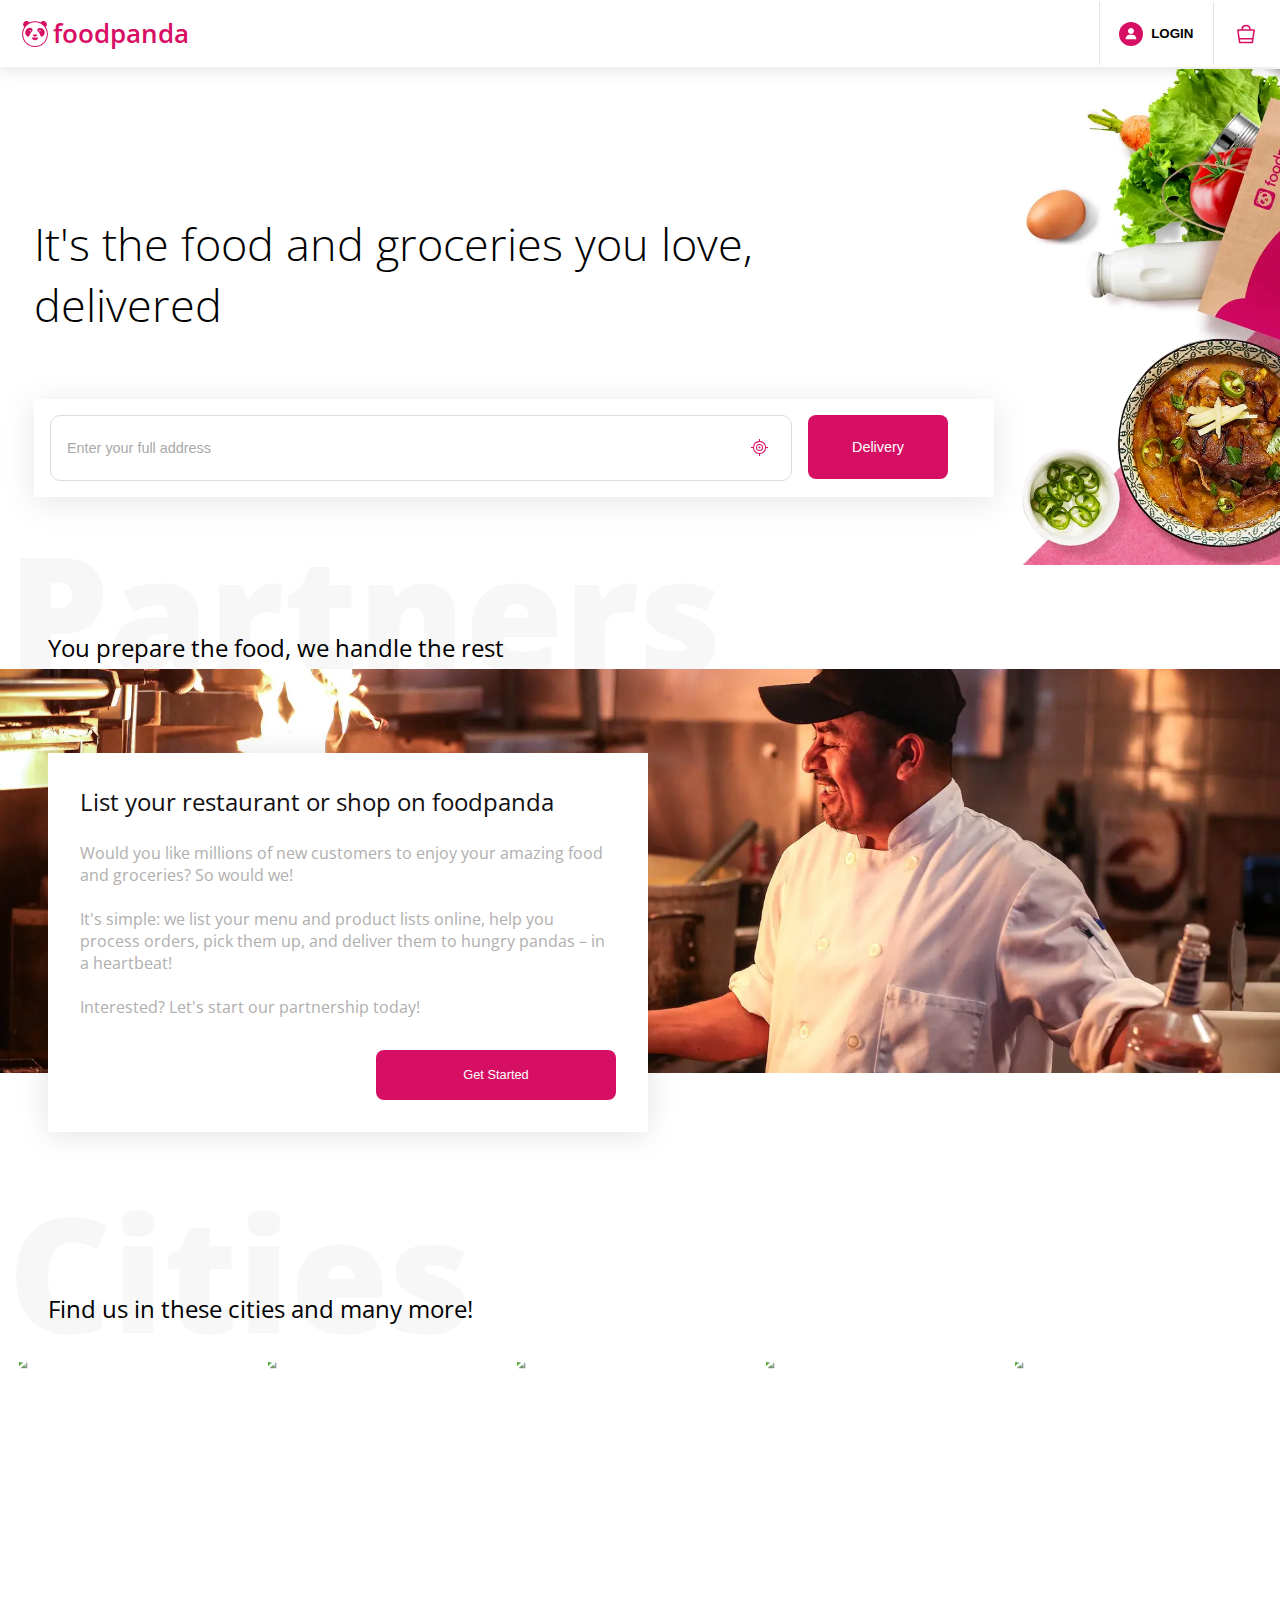
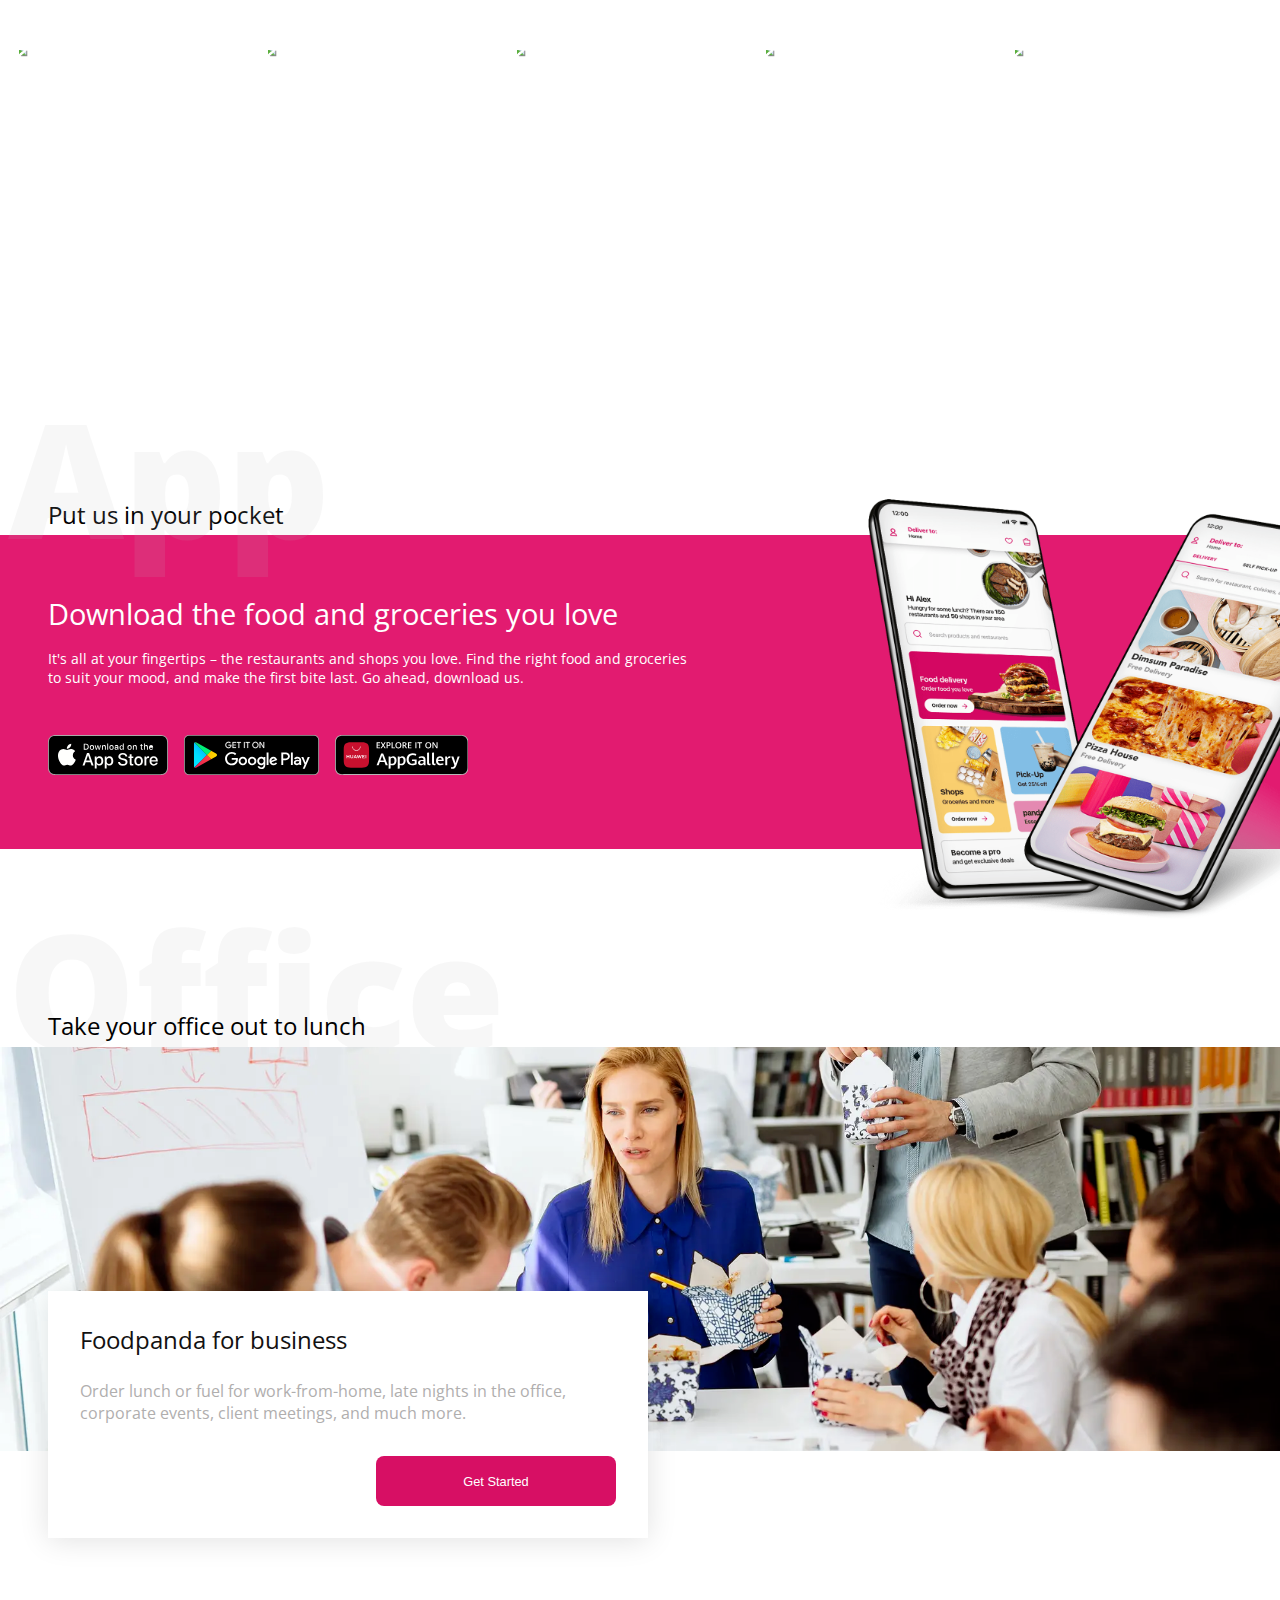
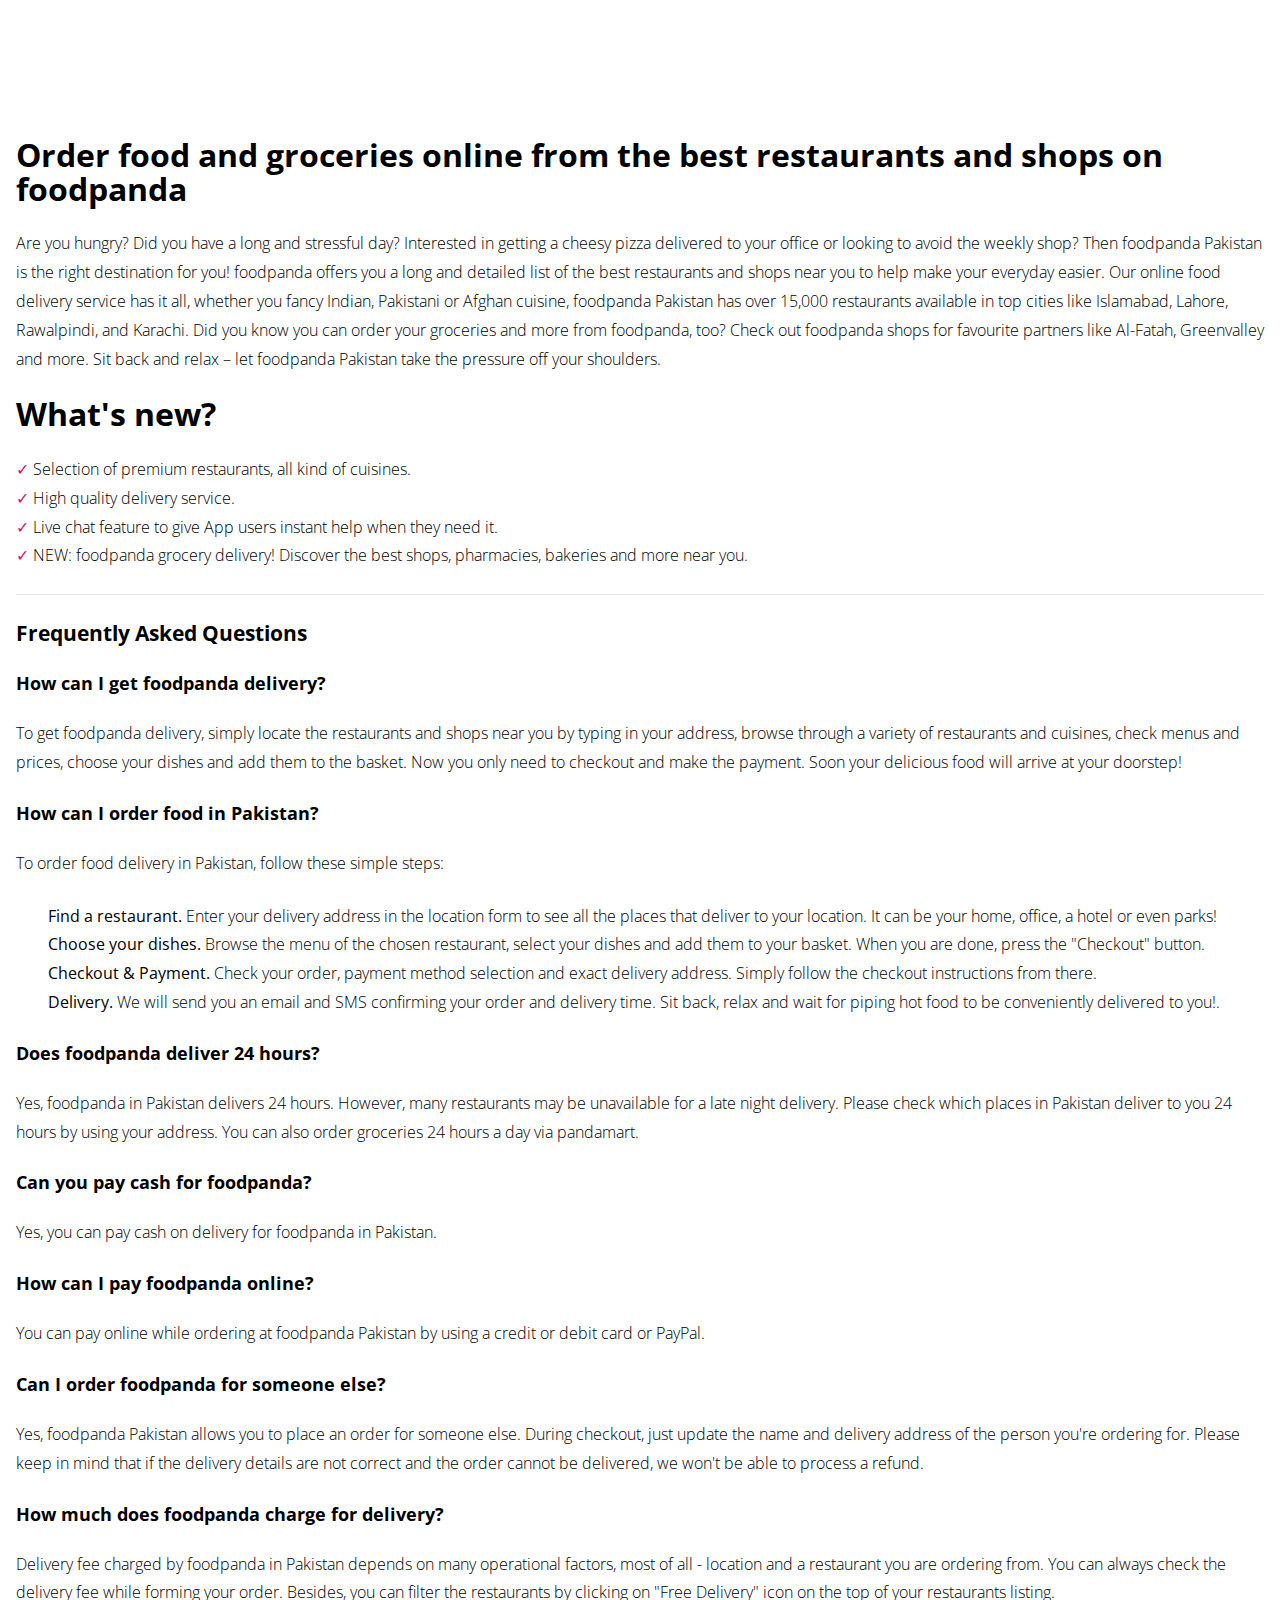
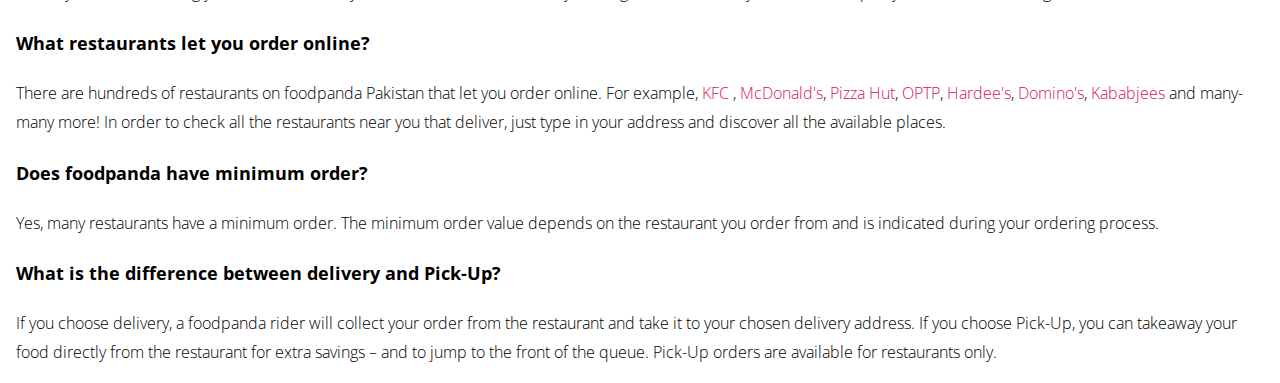
==== commit 3f2f5f7b: "added link tag" ====
--- a/index.html
+++ b/index.html
@@ -870,10 +870,12 @@
         <p class="bold-text">What restaurants let you order online?</p>
         <p class="text">
           There are hundreds of restaurants on foodpanda Pakistan that let you
-          order online. For example, KFC, McDonald's, Pizza Hut, OPTP, Hardee's,
-          Domino's, Kababjees and many-many more! In order to check all the
-          restaurants near you that deliver, just type in your address and
-          discover all the available places.
+          order online. For example, <a href="_#">KFC</a> ,
+          <a href="_#">McDonald's</a>, <a href="_#">Pizza Hut</a>,
+          <a href="_#">OPTP</a>, <a href="_#">Hardee's</a>,
+          <a href="_#">Domino's</a>, <a href="_#">Kababjees</a> and many-many
+          more! In order to check all the restaurants near you that deliver,
+          just type in your address and discover all the available places.
         </p>
         <p class="bold-text">Does foodpanda have minimum order?</p>
         <p class="text">
--- a/style.css
+++ b/style.css
@@ -366,6 +366,11 @@
   line-height: 1.8rem;
 }
 
+.FAQ .text > a {
+  text-decoration: none;
+  color: var(--primary-color);
+}
+
 .FAQ .list {
   list-style-type: none;
   width: 100%;
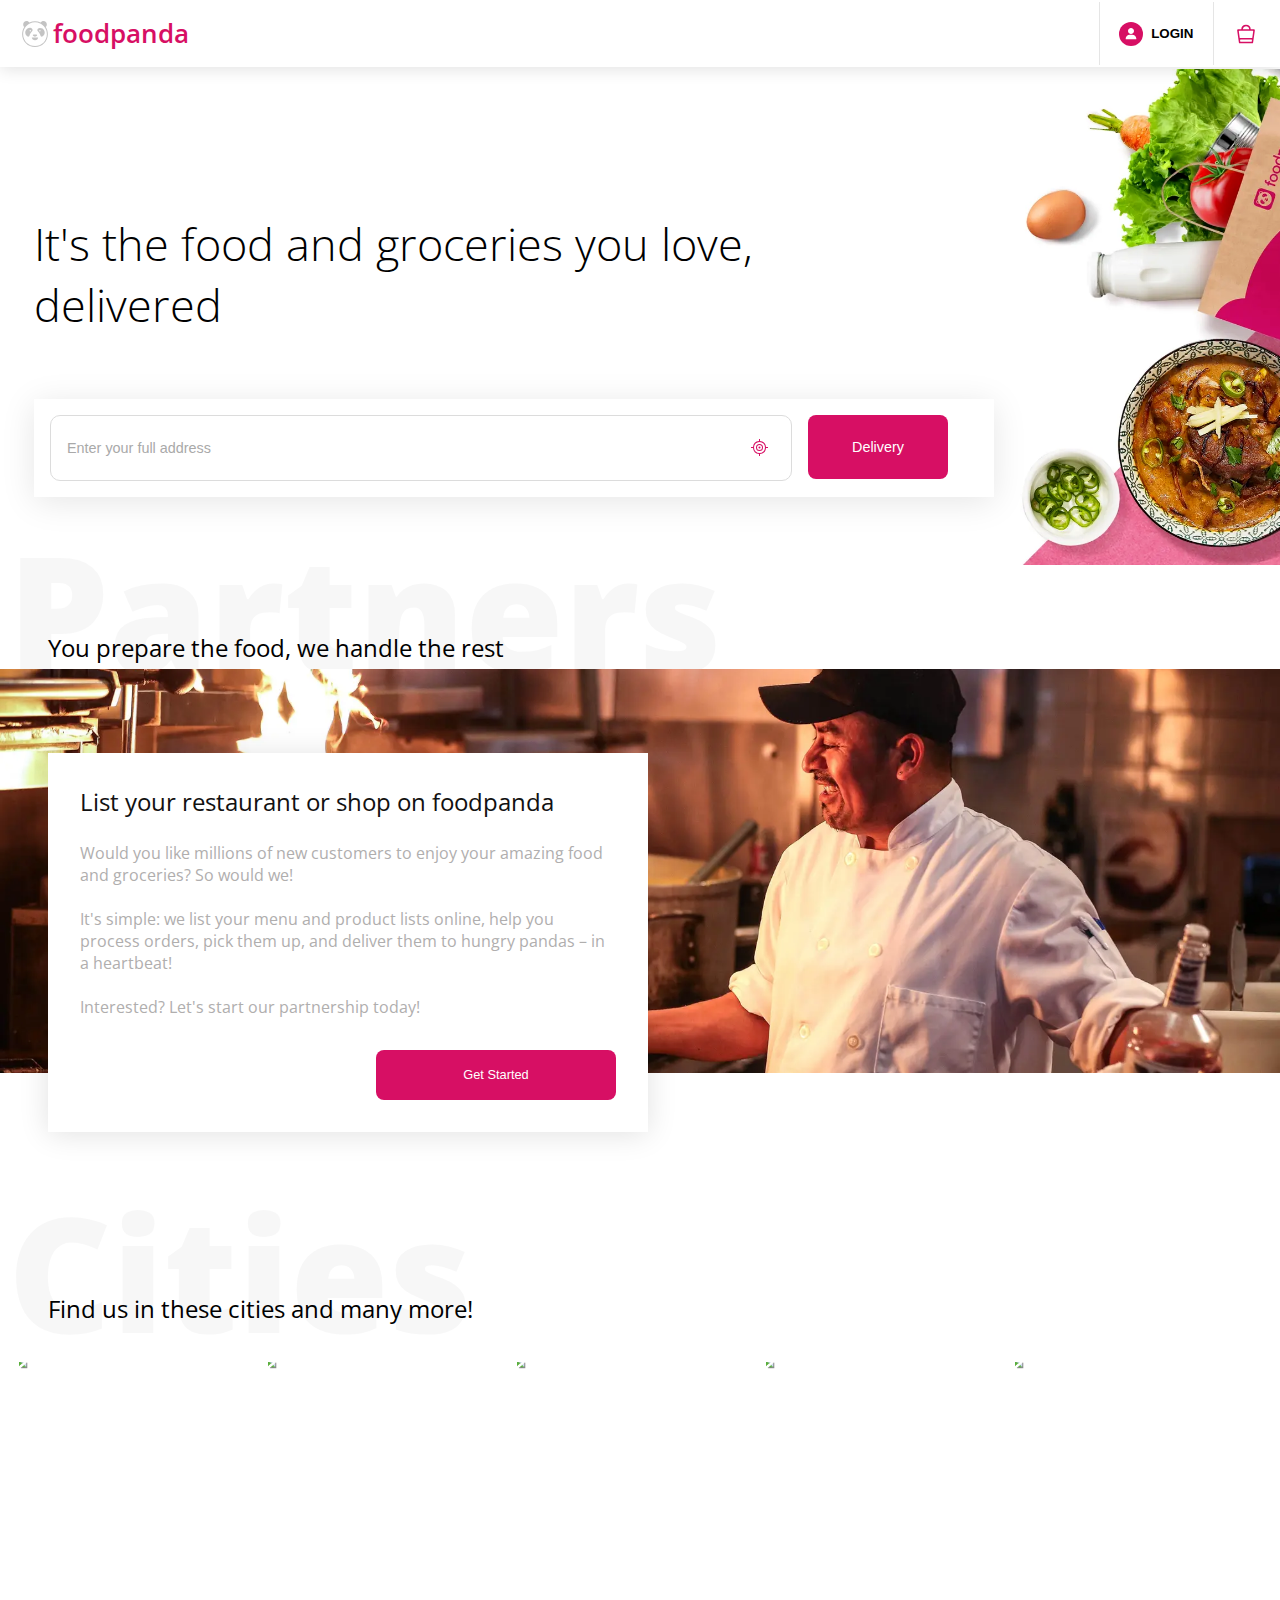
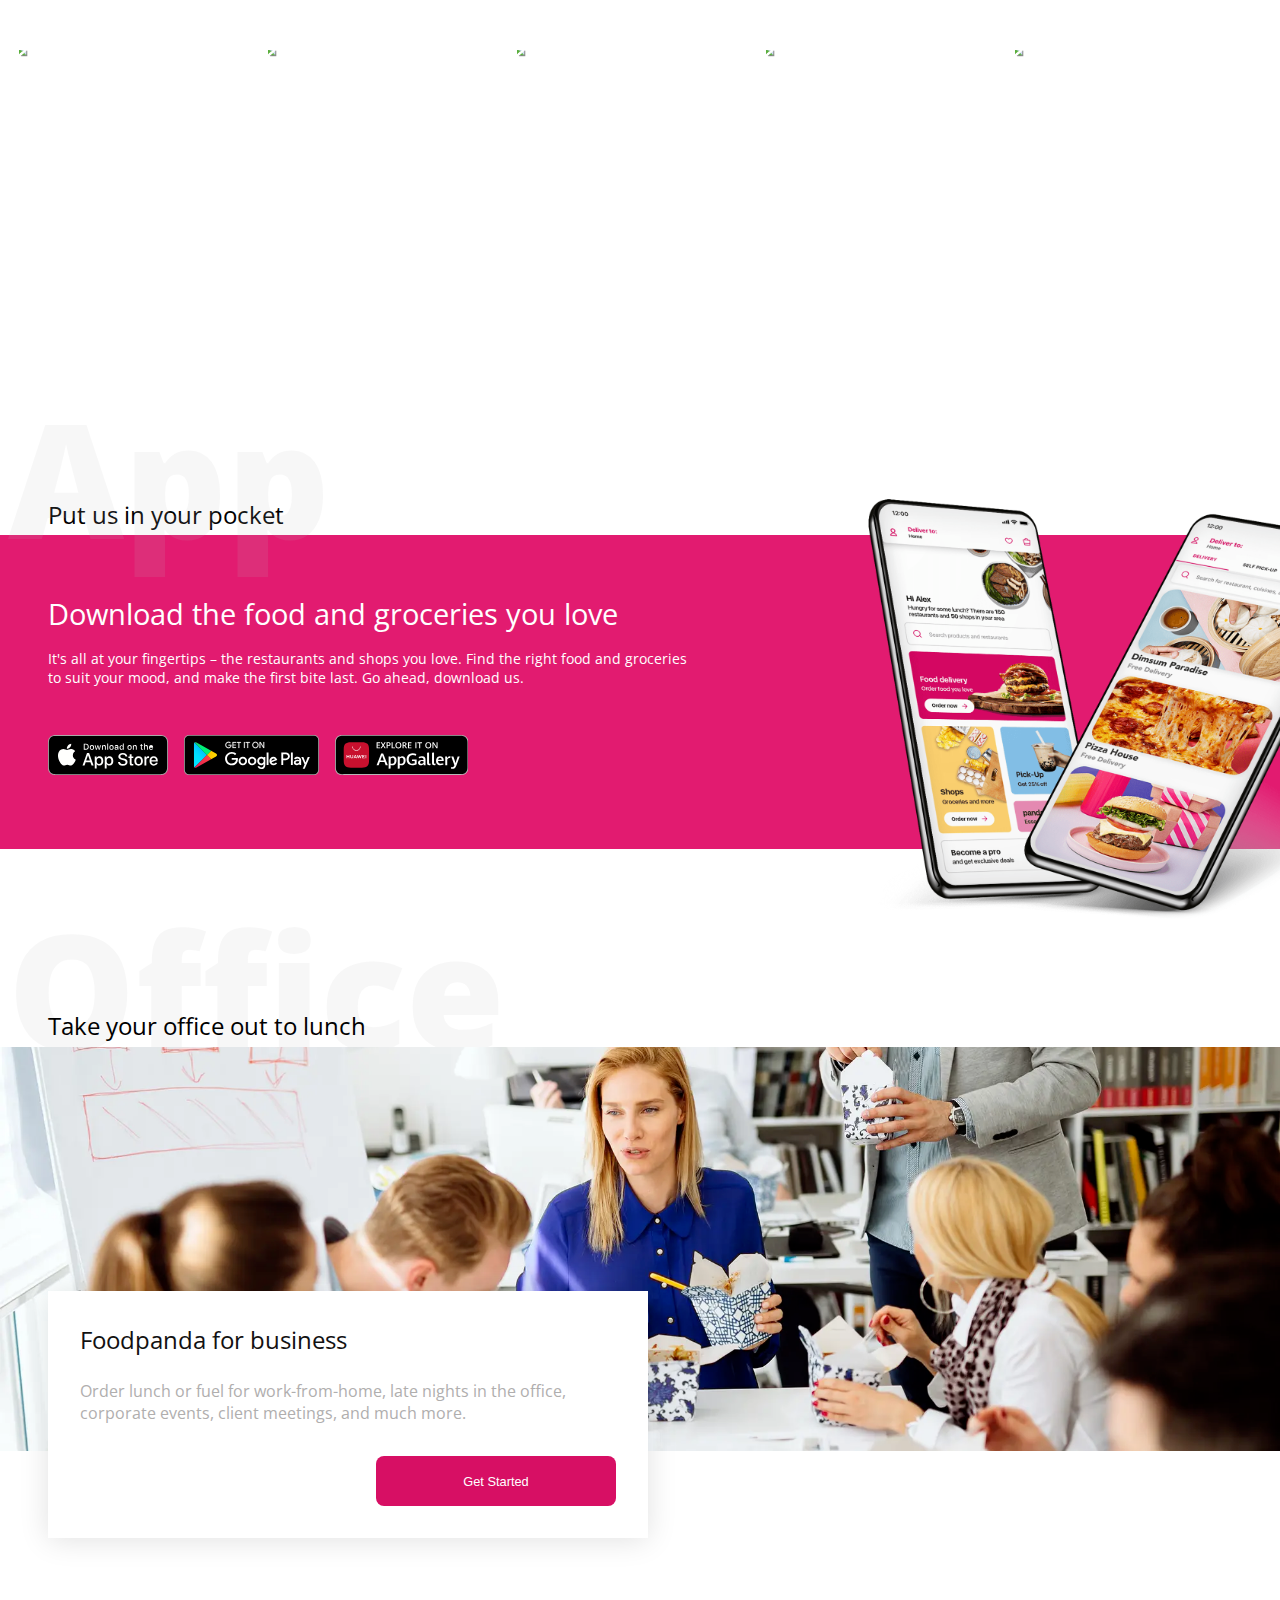
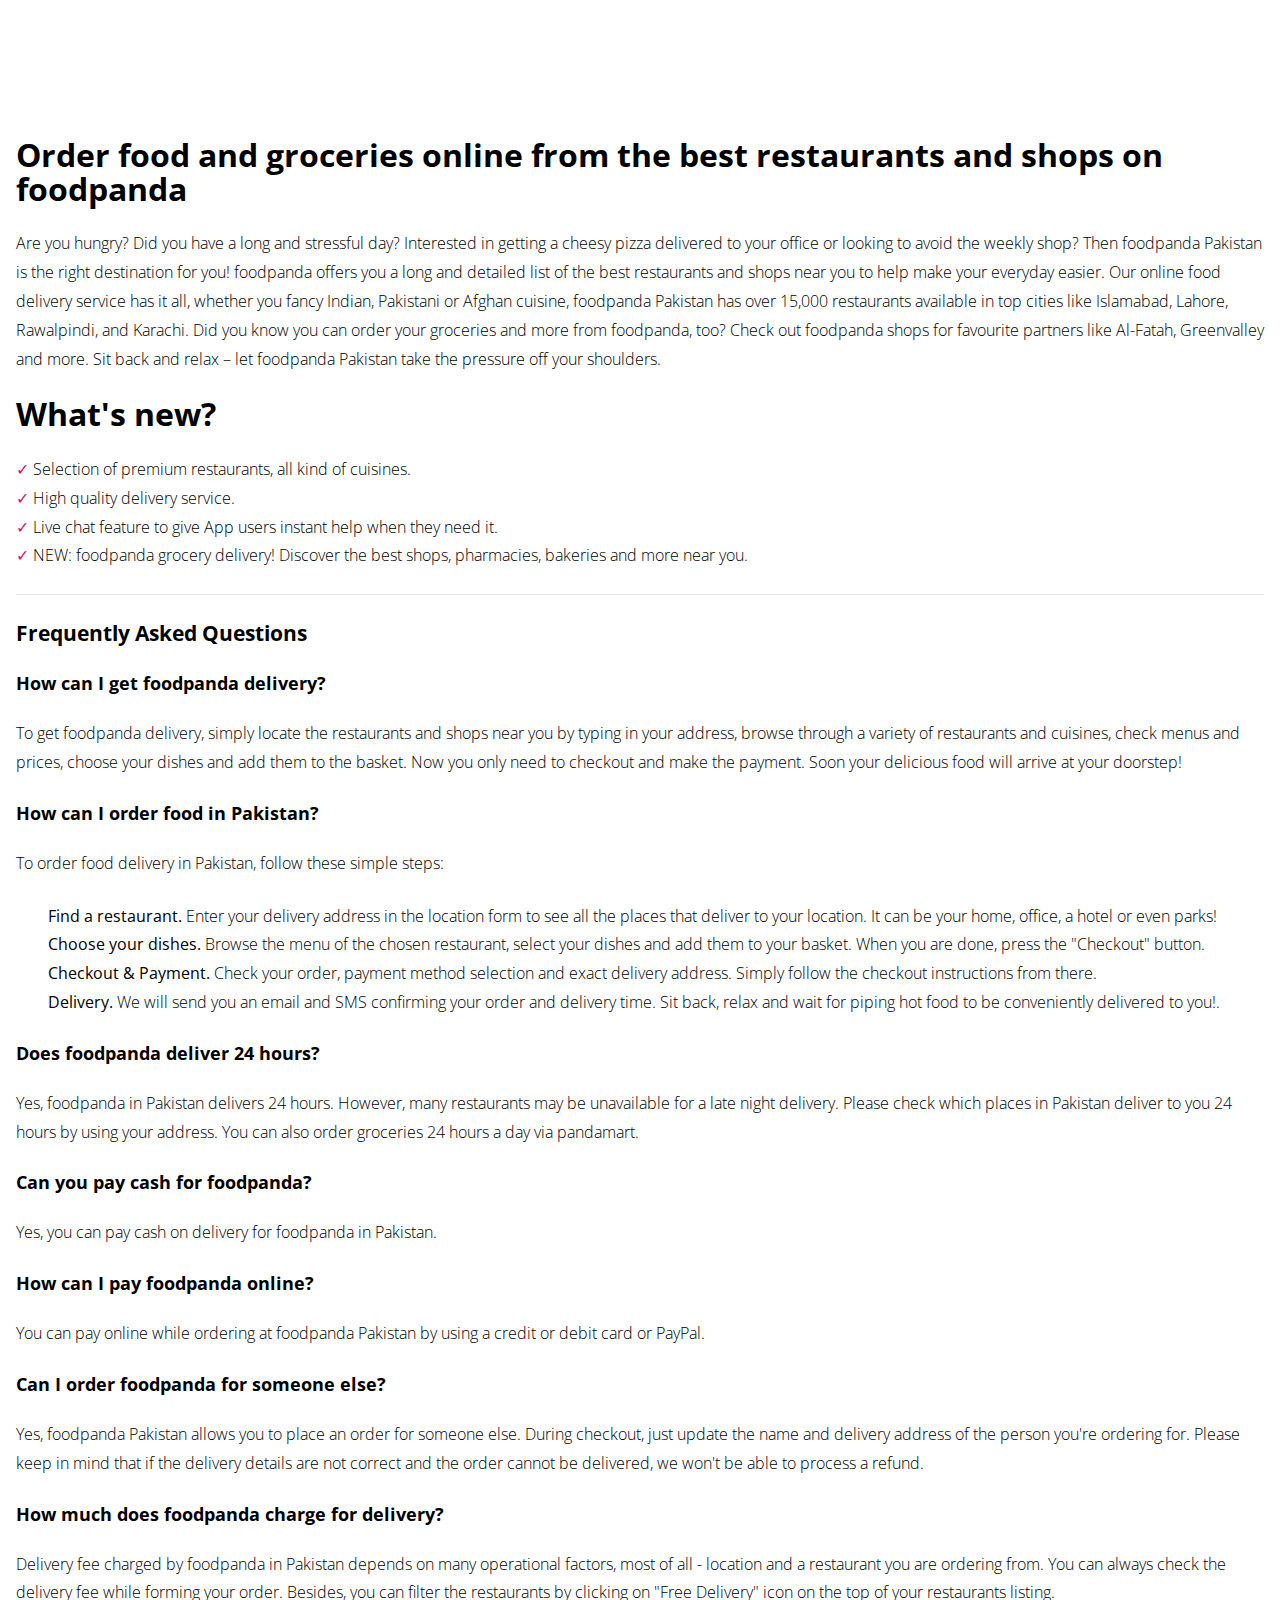
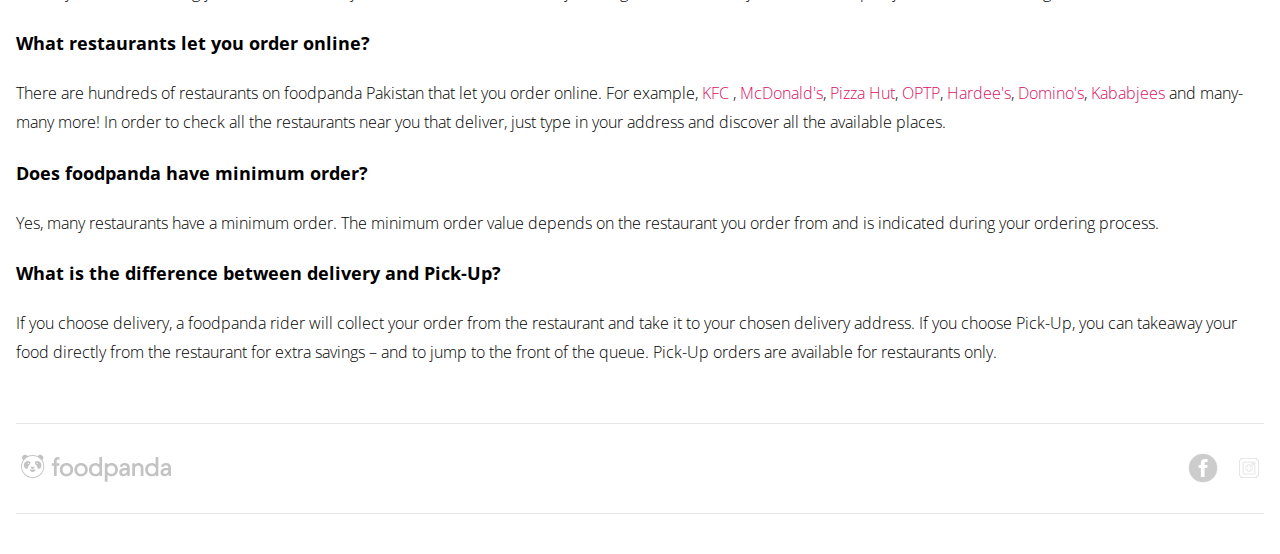
==== commit e1d3d58b: "added fully responsive branding section" ====
--- a/index.html
+++ b/index.html
@@ -897,8 +897,128 @@
     </main>
 
     <footer>
+      <div class="divider max-w-xl"></div>
+
       <!-- Branding -->
-      <section></section>
+      <section class="branding max-w-xl">
+        <svg
+          version="1.1"
+          id="Layer_1"
+          xmlns="http://www.w3.org/2000/svg"
+          xmlns:xlink="http://www.w3.org/1999/xlink"
+          x="0px"
+          y="0px"
+          viewBox="0 0 1366 346"
+          class="logo"
+          style="enable-background: new 0 0 1366 346"
+          xml:space="preserve"
+        >
+          <title>foodpanda</title>
+          <style type="text/css">
+            .st0 {
+              fill: rgba(128, 128, 128, 0.473);
+            }
+          </style>
+          <g class="svg-stroke-container">
+            <g>
+              <path
+                class="st0"
+                d="M305.1,129.9h18.7v-17.3c0-21,11.7-35,35-35l11.7,2.3v21l-12.8-2.3c-7,0-10.5,4.7-10.5,11.7v19.6h23.3v21
+                h-23.3v88.7h-23.3v-88.7h-18.7V129.9z"
+              ></path>
+              <path
+                class="st0"
+                d="M430.9,127.6c30.3,0,57.2,23.3,57.2,57.2c0,33.8-26.8,57.2-57.2,57.2c-30.3,0-57.2-23.3-57.2-57.2
+                C373.8,150.9,400.6,127.6,430.9,127.6z M430.9,220.9c22.2,0,33.8-16.3,33.8-36.2c0-19.8-11.7-36.2-33.8-36.2
+                c-22.2,0-33.8,16.3-33.8,36.2C397.1,204.6,408.8,220.9,430.9,220.9z"
+              ></path>
+              <path
+                class="st0"
+                d="M555.5,127.6c30.3,0,57.2,23.3,57.2,57.2c0,33.8-26.8,57.2-57.2,57.2s-57.2-23.3-57.2-57.2
+                C498.4,150.9,525.2,127.6,555.5,127.6z M555.5,220.9c22.2,0,33.8-16.3,33.8-36.2c0-19.8-11.7-36.2-33.8-36.2
+                c-22.2,0-33.8,16.3-33.8,36.2C521.7,204.6,533.4,220.9,555.5,220.9z"
+              ></path>
+              <path
+                class="st0"
+                d="M735,239.6h-21l-2.3-9.3l-1.2-1.2l-1.2,1.2c-7,7-18.7,11.7-30.3,11.7c-30.3,0-56-23.3-56-57.2
+                c0-33.8,25.7-57.2,56-57.2c11.4,0,23.3,4.7,30.3,11.7l1.2,1.2l1.2-1.2V77.6H735V239.6z M680.2,148.6c-22.2,0-34.1,16.3-34.1,36.2
+                c0,19.8,11.9,36.2,34.1,36.2c19.8,0,33.8-16.3,33.8-36.2C714,164.9,700,148.6,680.2,148.6z"
+              ></path>
+              <path
+                class="st0"
+                d="M758.4,129.9h21l2.1,9.3l1.4,1.2l1.2-1.2c7-7,18.7-11.7,30.3-11.7c30.3,0,56,23.3,56,57.2
+                c0,33.8-25.7,57.2-56,57.2c-11.4,0-23.3-4.7-30.3-11.7l-1.2-1.2l-1.4,1.2V289h-23.1V129.9z M813.2,220.9
+                c22.2,0,33.8-16.3,33.8-36.2c0-19.8-11.7-36.2-33.8-36.2c-19.8,0-33.8,16.3-33.8,36.2C779.4,204.6,793.4,220.9,813.2,220.9z"
+              ></path>
+              <path
+                class="st0"
+                d="M929.1,171.5h19.1v-4.8c0-13.2-9-19.3-21.5-19.3c-10.1,0-16.9,4.8-20.6,14.7l-20.9-4.4
+                c4.6-18.7,20.6-30.5,41.7-30.5c29.4,0,44.1,14.5,44.1,43.7v68.7h-19.3l-2.2-14.5c-7.7,10.8-19.1,16.3-34.3,16.3
+                c-19.5,0-34-11.6-34-33.6C881.2,185.1,900.4,171.5,929.1,171.5z M919.2,221.1c7.7,0,14.5-2.4,20.2-7.2c5.9-5.1,8.8-11.9,8.8-20.9
+                v-2.4h-20c-14.1,0-22.8,6.6-22.8,17.1C905.4,215.6,910.2,221.1,919.2,221.1z"
+              ></path>
+              <path
+                class="st0"
+                d="M992.6,129.9h21l2.3,9.3l1.2,1.2l1.2-1.2c4.7-7,16.3-11.7,25.7-11.7c28,0,44.3,18.7,44.3,44.3v67.7h-23.3
+                v-67.7c-0.7-14.9-7.9-23.3-23.3-23.3c-13.8,0-25.2,11.2-25.7,24.7v66.3h-23.3V129.9z"
+              ></path>
+              <path
+                class="st0"
+                d="M1215.3,239.6h-21l-2.3-9.3l-1.2-1.2l-1.2,1.2c-7,7-18.7,11.7-30.3,11.7c-30.3,0-56-23.3-56-57.2
+                c0-33.8,25.7-57.2,56-57.2c11.4,0,23.3,4.7,30.3,11.7l1.2,1.2l1.2-1.2V77.6h23.3V239.6z M1160.4,148.6
+                c-22.2,0-34.1,16.3-34.1,36.2c0,19.8,11.9,36.2,34.1,36.2c19.8,0,33.8-16.3,33.8-36.2C1194.3,164.9,1180.3,148.6,1160.4,148.6z"
+              ></path>
+              <path
+                class="st0"
+                d="M1281.7,171.5h19.1v-4.8c0-13.2-9-19.3-21.5-19.3c-10.1,0-16.9,4.8-20.6,14.7l-20.9-4.4
+                c4.6-18.7,20.6-30.5,41.7-30.5c29.4,0,44.1,14.5,44.1,43.7v68.7h-19.3l-2.2-14.5c-7.7,10.8-19.1,16.3-34.3,16.3
+                c-19.5,0-34-11.6-34-33.6C1233.8,185.1,1252.9,171.5,1281.7,171.5z M1271.8,221.1c7.7,0,14.5-2.4,20.2-7.2
+                c5.9-5.1,8.8-11.9,8.8-20.9v-2.4h-20c-14.1,0-22.8,6.6-22.8,17.1C1258,215.6,1262.8,221.1,1271.8,221.1z"
+              ></path>
+            </g>
+            <g>
+              <path
+                class="st0"
+                d="M142.1,205.3c13.5,0,24.4-9.6,24.4-21.4h-48.7C117.8,195.7,128.6,205.3,142.1,205.3z"
+              ></path>
+              <g>
+                <path
+                  class="st0"
+                  d="M224.4,103.3c5.5-4.8,9.1-11.8,9.1-19.8c0-14.4-11.7-26.1-26.2-26.1c-9.3,0-17.4,4.8-22,12
+                  c-13-6.3-27.6-9.9-43-9.9c-15.4,0-30,3.5-43,9.8c-4.7-7.2-12.7-12-22-12c-14.4,0-26.2,11.7-26.2,26.1c0,7.9,3.5,15,9,19.7
+                  c-10.7,15.8-17,34.9-17,55.4c0,54.7,44.5,99.1,99.1,99.1c54.6,0,99.1-44.4,99.1-99.1C241.4,138.2,235.1,119.1,224.4,103.3z
+                   M142.3,250.1c-50.4,0-91.4-41-91.4-91.4c0-19,5.8-36.6,15.7-51.2c9-13.2,21.4-24,35.8-31c12-5.9,25.5-9.2,39.8-9.2
+                  c14.3,0,27.8,3.3,39.9,9.2c14.5,7,26.8,17.8,35.8,31c9.9,14.6,15.7,32.2,15.7,51.2C233.7,209.1,192.7,250.1,142.3,250.1z"
+                ></path>
+                <path
+                  class="st0"
+                  d="M142.1,177.8c1.5,0.4,17.2-4.9,17.2-12.3c0-4.1-12.7-4.9-17.2-4.9c-4.4,0-17.2,0.8-17.2,4.9
+                  C124.9,172.9,140.6,178.2,142.1,177.8z"
+                ></path>
+                <path
+                  class="st0"
+                  d="M199.7,115.8c-8.6-5.7-27.7-9.1-35.1,0.8c0,0-9.4,10.1-0.2,20.6c9.3,10.5,16.4,20.3,18.5,28.8
+                  c2.1,8.5,5.5,12,12.4,12.1c6.9,0,20.1-10.5,21.8-27.4C218.8,133.8,208.3,121.4,199.7,115.8z M180,137.4c-2.9,0-5.2-2.3-5.2-5.2
+                  c0-2.9,2.4-5.2,5.2-5.2c2.9,0,5.2,2.3,5.2,5.2C185.1,135,182.8,137.4,180,137.4z"
+                ></path>
+                <path
+                  class="st0"
+                  d="M119.6,116.5c-7.5-9.8-26.6-6.5-35.1-0.8c-8.6,5.7-19.1,18-17.4,34.9c1.6,16.9,14.9,27.4,21.8,27.4
+                  c6.9,0,10.3-3.5,12.4-12.1c2.1-8.5,9.3-18.3,18.5-28.8C129,126.6,119.6,116.5,119.6,116.5z M105.8,137.4c-2.9,0-5.2-2.3-5.2-5.2
+                  c0-2.9,2.3-5.2,5.2-5.2c2.9,0,5.2,2.3,5.2,5.2C110.9,135,108.6,137.4,105.8,137.4z"
+                ></path>
+              </g>
+            </g>
+          </g>
+        </svg>
+
+        <div class="socials">
+          <img src="./images/fb.png" alt="" />
+          <img src="./images/insta.png" alt="" />
+        </div>
+      </section>
+
+      <div class="divider max-w-xl"></div>
 
       <!-- Links -->
       <section></section>
--- a/style.css
+++ b/style.css
@@ -410,6 +410,45 @@
   padding-left: 2rem;
 }
 
+/* Footer */
+footer {
+  display: flex;
+  flex-direction: column;
+  padding: 1rem;
+}
+
+footer .divider {
+  width: 100%;
+  height: 1px;
+  background-color: rgba(128, 128, 128, 0.201);
+  margin: 1.5rem auto;
+}
+
+footer .branding {
+  display: flex;
+  width: 100%;
+  flex-direction: row;
+  justify-content: space-between;
+  align-items: center;
+}
+
+.branding > svg {
+  width: 10rem;
+}
+
+.branding .socials {
+  display: flex;
+  justify-content: center;
+  align-items: center;
+}
+
+.socials img {
+  width: 30px;
+  margin-left: 1rem;
+}
+
+/* Branding */
+
 /* Media Queries */
 @media screen and (min-width: 768px) {
   nav > .logo > svg {
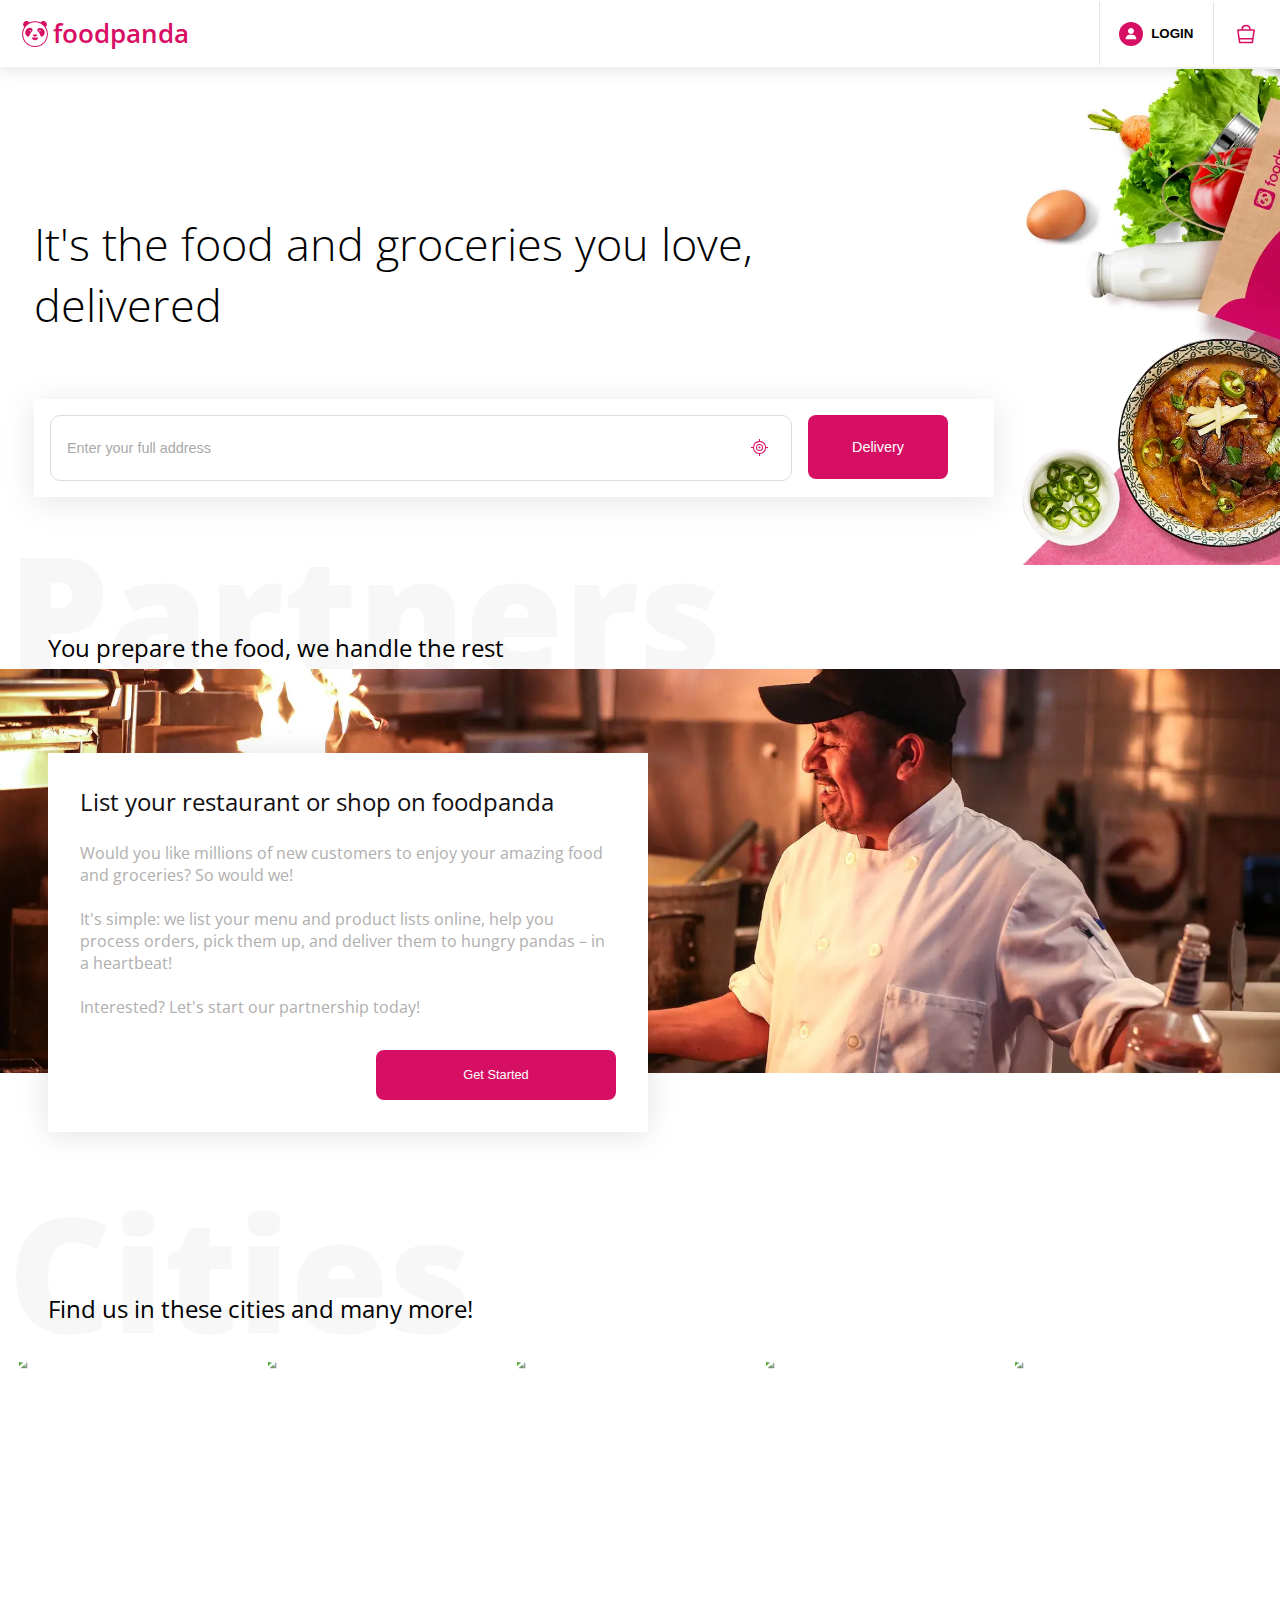
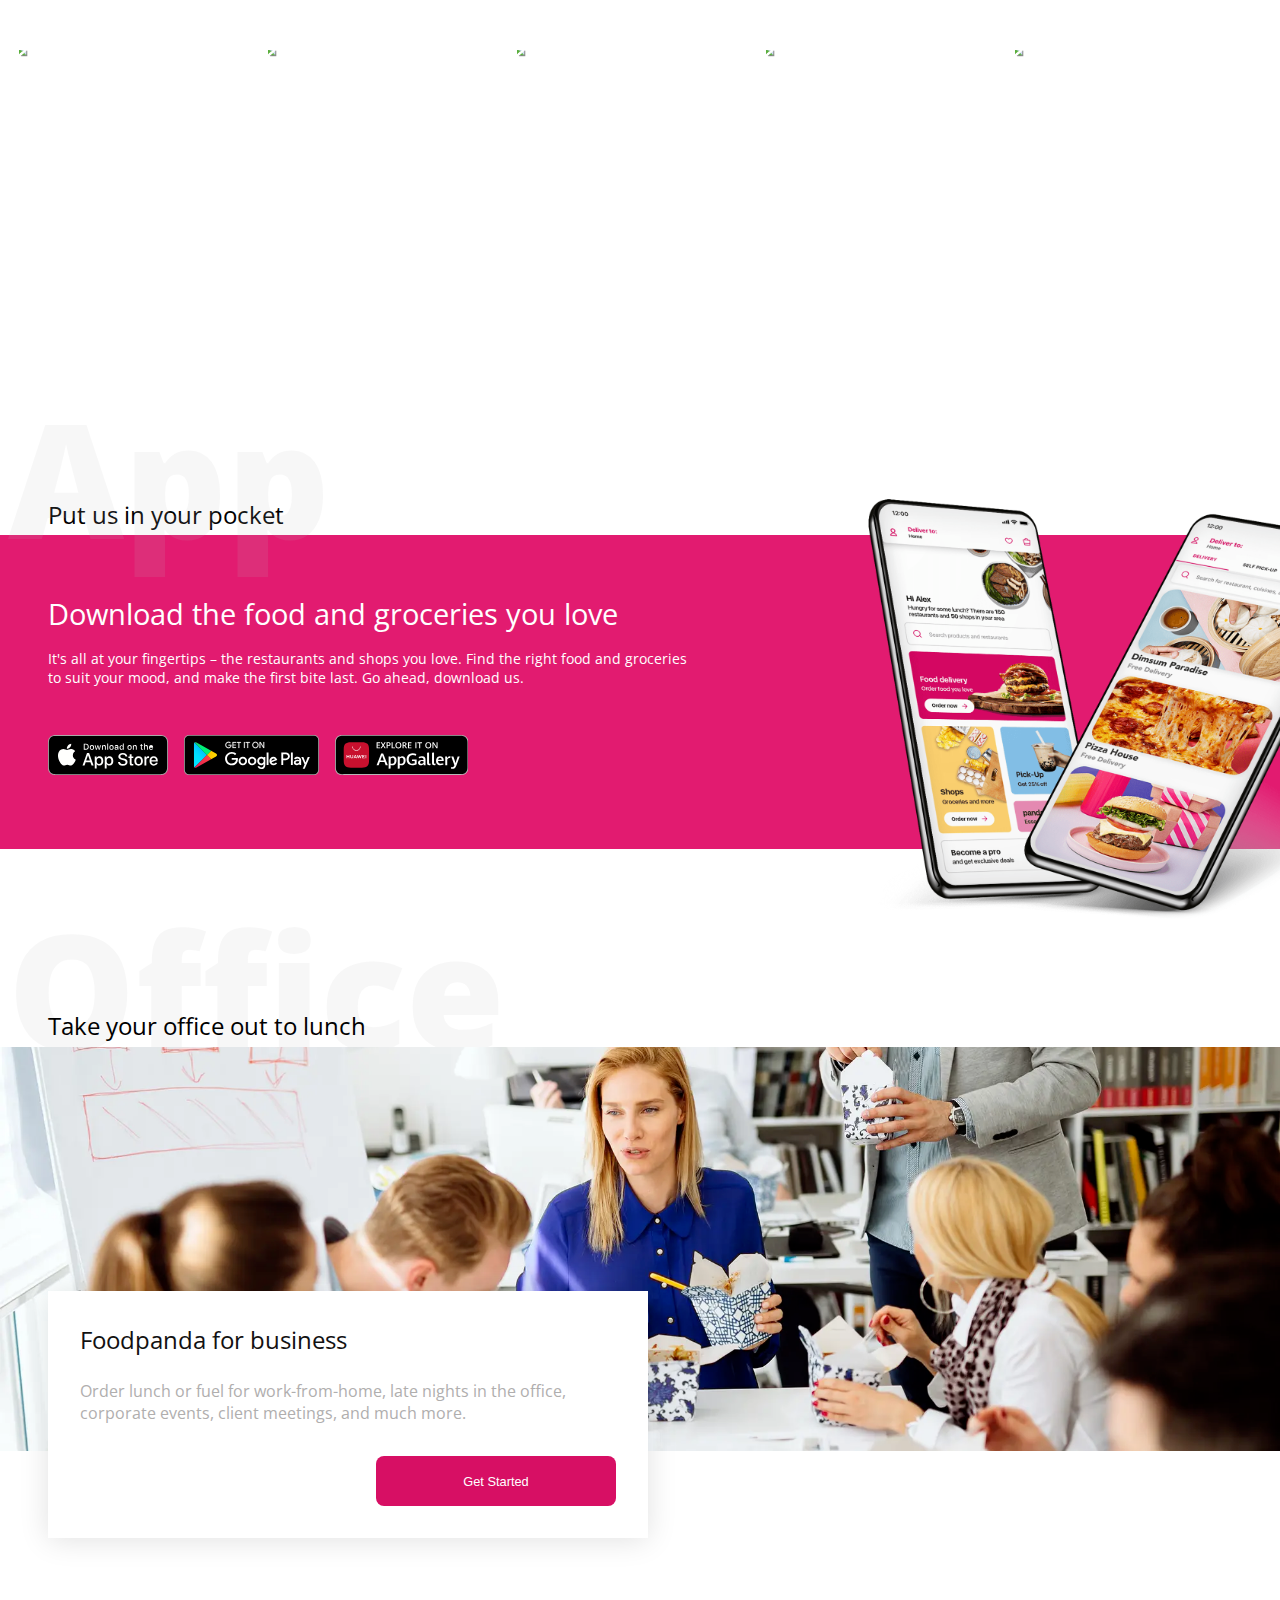
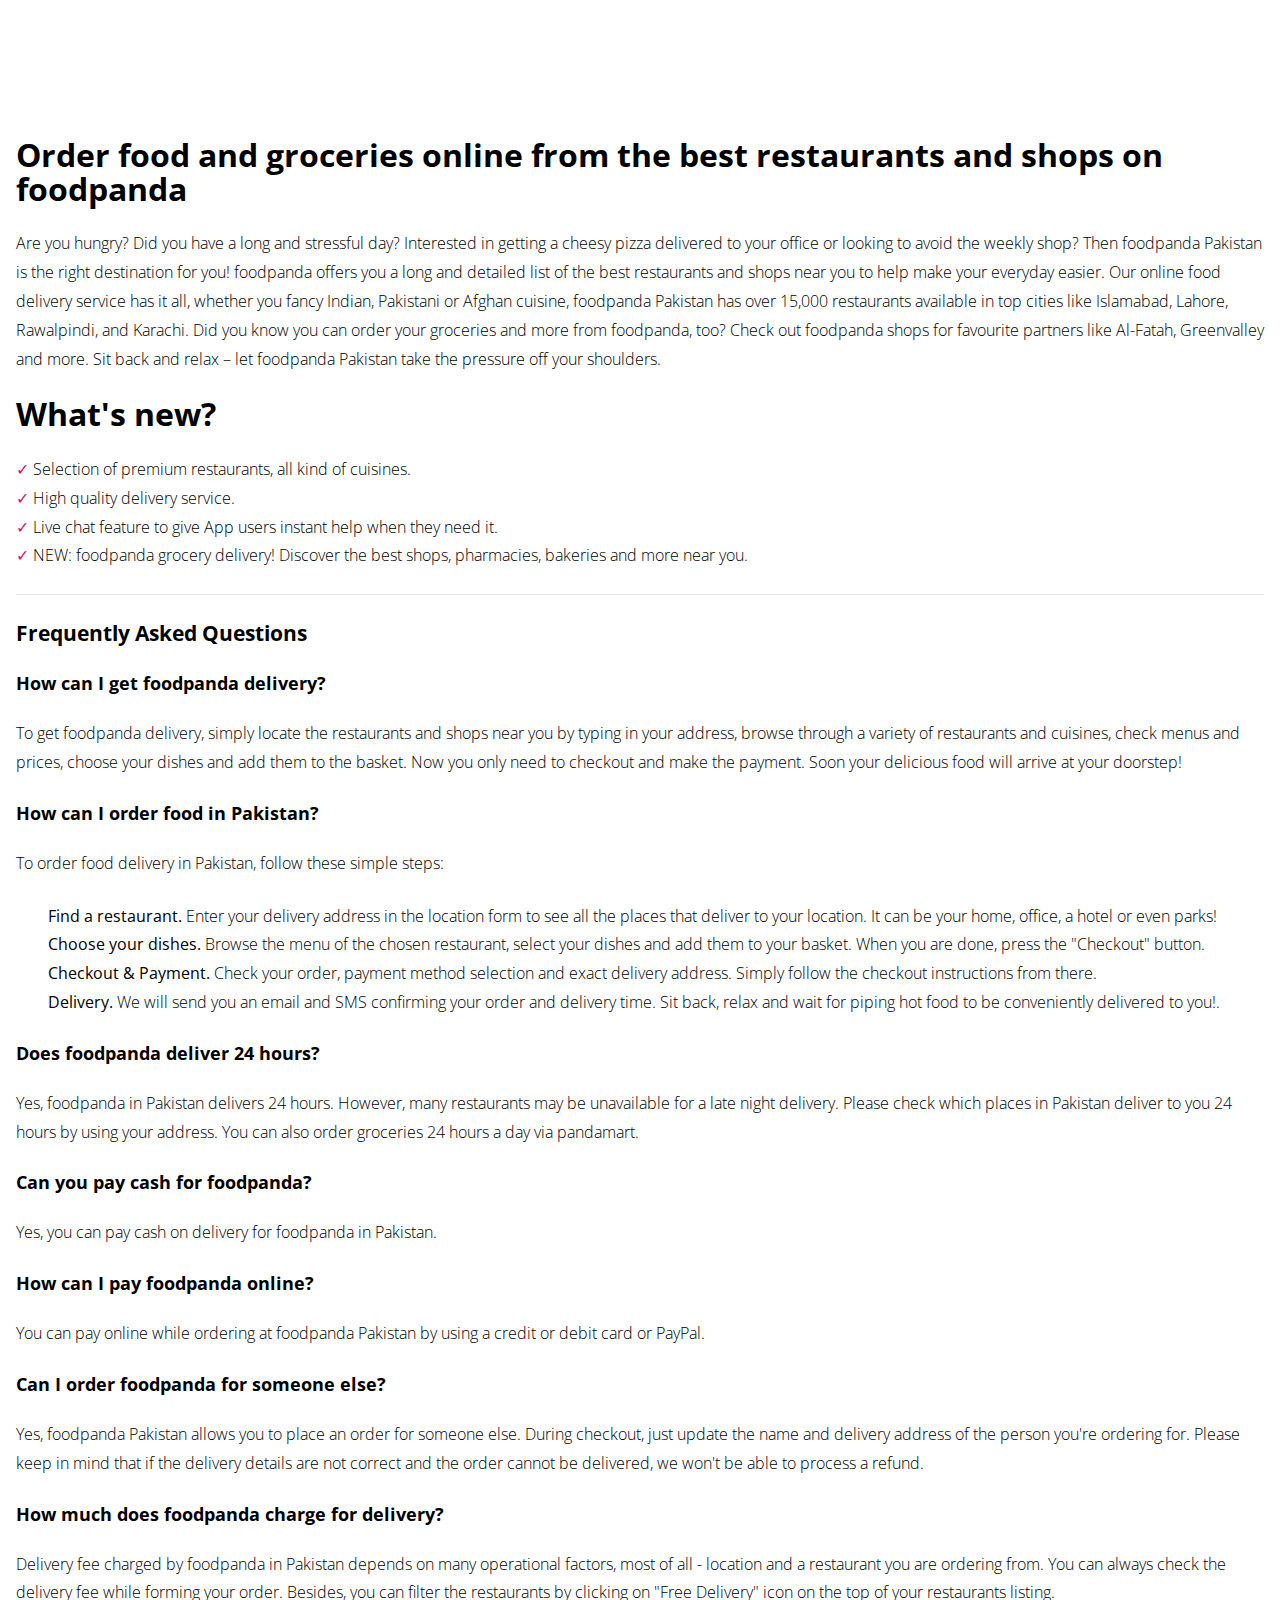
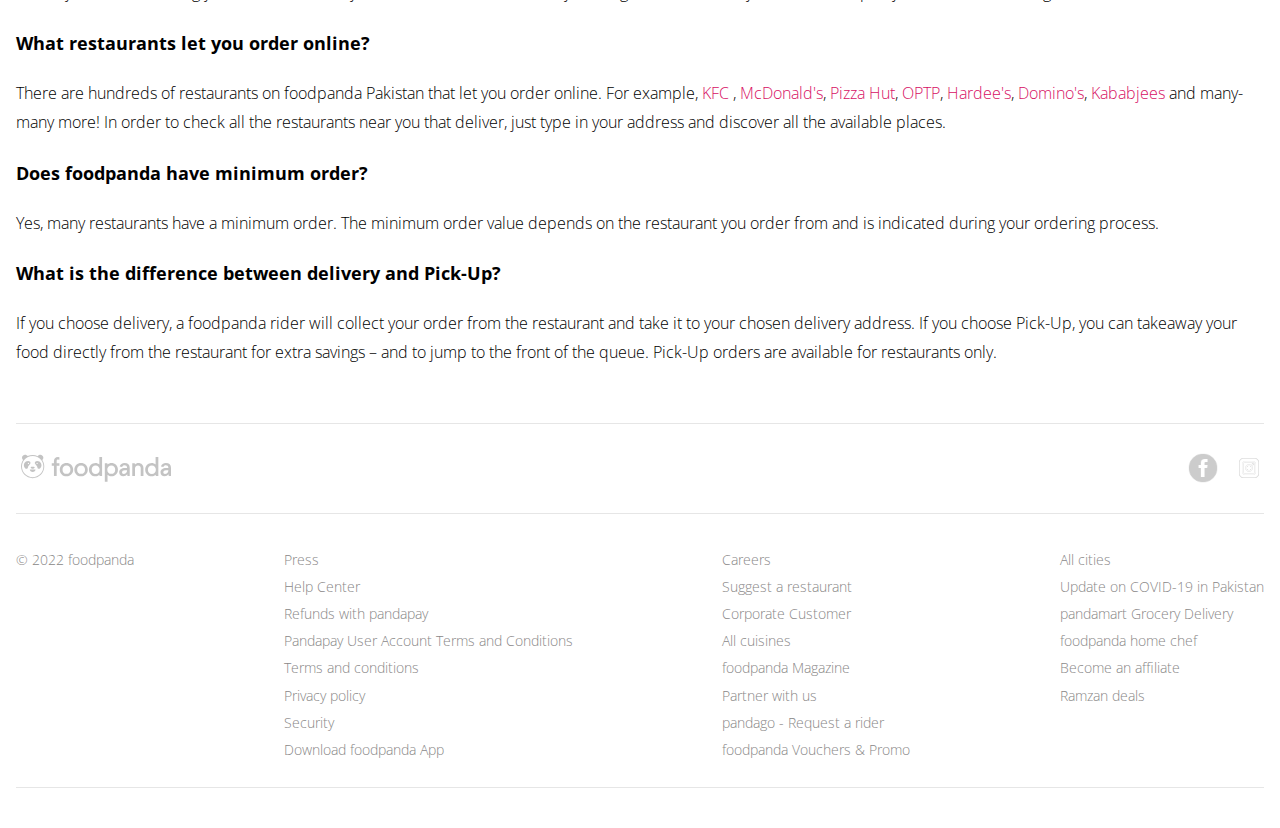
==== commit 2034532e: "branding section of footer complete" ====
--- a/index.html
+++ b/index.html
@@ -915,61 +915,61 @@
         >
           <title>foodpanda</title>
           <style type="text/css">
-            .st0 {
+            .st1 {
               fill: rgba(128, 128, 128, 0.473);
             }
           </style>
           <g class="svg-stroke-container">
             <g>
               <path
-                class="st0"
+                class="st1"
                 d="M305.1,129.9h18.7v-17.3c0-21,11.7-35,35-35l11.7,2.3v21l-12.8-2.3c-7,0-10.5,4.7-10.5,11.7v19.6h23.3v21
                 h-23.3v88.7h-23.3v-88.7h-18.7V129.9z"
               ></path>
               <path
-                class="st0"
+                class="st1"
                 d="M430.9,127.6c30.3,0,57.2,23.3,57.2,57.2c0,33.8-26.8,57.2-57.2,57.2c-30.3,0-57.2-23.3-57.2-57.2
                 C373.8,150.9,400.6,127.6,430.9,127.6z M430.9,220.9c22.2,0,33.8-16.3,33.8-36.2c0-19.8-11.7-36.2-33.8-36.2
                 c-22.2,0-33.8,16.3-33.8,36.2C397.1,204.6,408.8,220.9,430.9,220.9z"
               ></path>
               <path
-                class="st0"
+                class="st1"
                 d="M555.5,127.6c30.3,0,57.2,23.3,57.2,57.2c0,33.8-26.8,57.2-57.2,57.2s-57.2-23.3-57.2-57.2
                 C498.4,150.9,525.2,127.6,555.5,127.6z M555.5,220.9c22.2,0,33.8-16.3,33.8-36.2c0-19.8-11.7-36.2-33.8-36.2
                 c-22.2,0-33.8,16.3-33.8,36.2C521.7,204.6,533.4,220.9,555.5,220.9z"
               ></path>
               <path
-                class="st0"
+                class="st1"
                 d="M735,239.6h-21l-2.3-9.3l-1.2-1.2l-1.2,1.2c-7,7-18.7,11.7-30.3,11.7c-30.3,0-56-23.3-56-57.2
                 c0-33.8,25.7-57.2,56-57.2c11.4,0,23.3,4.7,30.3,11.7l1.2,1.2l1.2-1.2V77.6H735V239.6z M680.2,148.6c-22.2,0-34.1,16.3-34.1,36.2
                 c0,19.8,11.9,36.2,34.1,36.2c19.8,0,33.8-16.3,33.8-36.2C714,164.9,700,148.6,680.2,148.6z"
               ></path>
               <path
-                class="st0"
+                class="st1"
                 d="M758.4,129.9h21l2.1,9.3l1.4,1.2l1.2-1.2c7-7,18.7-11.7,30.3-11.7c30.3,0,56,23.3,56,57.2
                 c0,33.8-25.7,57.2-56,57.2c-11.4,0-23.3-4.7-30.3-11.7l-1.2-1.2l-1.4,1.2V289h-23.1V129.9z M813.2,220.9
                 c22.2,0,33.8-16.3,33.8-36.2c0-19.8-11.7-36.2-33.8-36.2c-19.8,0-33.8,16.3-33.8,36.2C779.4,204.6,793.4,220.9,813.2,220.9z"
               ></path>
               <path
-                class="st0"
+                class="st1"
                 d="M929.1,171.5h19.1v-4.8c0-13.2-9-19.3-21.5-19.3c-10.1,0-16.9,4.8-20.6,14.7l-20.9-4.4
                 c4.6-18.7,20.6-30.5,41.7-30.5c29.4,0,44.1,14.5,44.1,43.7v68.7h-19.3l-2.2-14.5c-7.7,10.8-19.1,16.3-34.3,16.3
                 c-19.5,0-34-11.6-34-33.6C881.2,185.1,900.4,171.5,929.1,171.5z M919.2,221.1c7.7,0,14.5-2.4,20.2-7.2c5.9-5.1,8.8-11.9,8.8-20.9
                 v-2.4h-20c-14.1,0-22.8,6.6-22.8,17.1C905.4,215.6,910.2,221.1,919.2,221.1z"
               ></path>
               <path
-                class="st0"
+                class="st1"
                 d="M992.6,129.9h21l2.3,9.3l1.2,1.2l1.2-1.2c4.7-7,16.3-11.7,25.7-11.7c28,0,44.3,18.7,44.3,44.3v67.7h-23.3
                 v-67.7c-0.7-14.9-7.9-23.3-23.3-23.3c-13.8,0-25.2,11.2-25.7,24.7v66.3h-23.3V129.9z"
               ></path>
               <path
-                class="st0"
+                class="st1"
                 d="M1215.3,239.6h-21l-2.3-9.3l-1.2-1.2l-1.2,1.2c-7,7-18.7,11.7-30.3,11.7c-30.3,0-56-23.3-56-57.2
                 c0-33.8,25.7-57.2,56-57.2c11.4,0,23.3,4.7,30.3,11.7l1.2,1.2l1.2-1.2V77.6h23.3V239.6z M1160.4,148.6
                 c-22.2,0-34.1,16.3-34.1,36.2c0,19.8,11.9,36.2,34.1,36.2c19.8,0,33.8-16.3,33.8-36.2C1194.3,164.9,1180.3,148.6,1160.4,148.6z"
               ></path>
               <path
-                class="st0"
+                class="st1"
                 d="M1281.7,171.5h19.1v-4.8c0-13.2-9-19.3-21.5-19.3c-10.1,0-16.9,4.8-20.6,14.7l-20.9-4.4
                 c4.6-18.7,20.6-30.5,41.7-30.5c29.4,0,44.1,14.5,44.1,43.7v68.7h-19.3l-2.2-14.5c-7.7,10.8-19.1,16.3-34.3,16.3
                 c-19.5,0-34-11.6-34-33.6C1233.8,185.1,1252.9,171.5,1281.7,171.5z M1271.8,221.1c7.7,0,14.5-2.4,20.2-7.2
@@ -978,12 +978,12 @@
             </g>
             <g>
               <path
-                class="st0"
+                class="st1"
                 d="M142.1,205.3c13.5,0,24.4-9.6,24.4-21.4h-48.7C117.8,195.7,128.6,205.3,142.1,205.3z"
               ></path>
               <g>
                 <path
-                  class="st0"
+                  class="st1"
                   d="M224.4,103.3c5.5-4.8,9.1-11.8,9.1-19.8c0-14.4-11.7-26.1-26.2-26.1c-9.3,0-17.4,4.8-22,12
                   c-13-6.3-27.6-9.9-43-9.9c-15.4,0-30,3.5-43,9.8c-4.7-7.2-12.7-12-22-12c-14.4,0-26.2,11.7-26.2,26.1c0,7.9,3.5,15,9,19.7
                   c-10.7,15.8-17,34.9-17,55.4c0,54.7,44.5,99.1,99.1,99.1c54.6,0,99.1-44.4,99.1-99.1C241.4,138.2,235.1,119.1,224.4,103.3z
@@ -991,18 +991,18 @@
                   c14.3,0,27.8,3.3,39.9,9.2c14.5,7,26.8,17.8,35.8,31c9.9,14.6,15.7,32.2,15.7,51.2C233.7,209.1,192.7,250.1,142.3,250.1z"
                 ></path>
                 <path
-                  class="st0"
+                  class="st1"
                   d="M142.1,177.8c1.5,0.4,17.2-4.9,17.2-12.3c0-4.1-12.7-4.9-17.2-4.9c-4.4,0-17.2,0.8-17.2,4.9
                   C124.9,172.9,140.6,178.2,142.1,177.8z"
                 ></path>
                 <path
-                  class="st0"
+                  class="st1"
                   d="M199.7,115.8c-8.6-5.7-27.7-9.1-35.1,0.8c0,0-9.4,10.1-0.2,20.6c9.3,10.5,16.4,20.3,18.5,28.8
                   c2.1,8.5,5.5,12,12.4,12.1c6.9,0,20.1-10.5,21.8-27.4C218.8,133.8,208.3,121.4,199.7,115.8z M180,137.4c-2.9,0-5.2-2.3-5.2-5.2
                   c0-2.9,2.4-5.2,5.2-5.2c2.9,0,5.2,2.3,5.2,5.2C185.1,135,182.8,137.4,180,137.4z"
                 ></path>
                 <path
-                  class="st0"
+                  class="st1"
                   d="M119.6,116.5c-7.5-9.8-26.6-6.5-35.1-0.8c-8.6,5.7-19.1,18-17.4,34.9c1.6,16.9,14.9,27.4,21.8,27.4
                   c6.9,0,10.3-3.5,12.4-12.1c2.1-8.5,9.3-18.3,18.5-28.8C129,126.6,119.6,116.5,119.6,116.5z M105.8,137.4c-2.9,0-5.2-2.3-5.2-5.2
                   c0-2.9,2.3-5.2,5.2-5.2c2.9,0,5.2,2.3,5.2,5.2C110.9,135,108.6,137.4,105.8,137.4z"
@@ -1021,7 +1021,44 @@
       <div class="divider max-w-xl"></div>
 
       <!-- Links -->
-      <section></section>
+      <section class="links max-w-xl">
+        <div class="first-col">
+          <p>&copy; 2022 foodpanda</p>
+        </div>
+
+        <div class="second-col">
+          <a href="#_">Press</a>
+          <a href="#_">Help Center</a>
+          <a href="#_">Refunds with pandapay</a>
+          <a href="#_">Pandapay User Account Terms and Conditions</a>
+          <a href="#_">Terms and conditions</a>
+          <a href="#_">Privacy policy</a>
+          <a href="#_">Security</a>
+          <a href="#_">Download foodpanda App</a>
+        </div>
+
+        <div class="third-col">
+          <a href="#_">Careers</a>
+          <a href="#_">Suggest a restaurant</a>
+          <a href="#_">Corporate Customer</a>
+          <a href="#_">All cuisines</a>
+          <a href="#_">foodpanda Magazine</a>
+          <a href="#_">Partner with us</a>
+          <a href="#_">pandago - Request a rider</a>
+          <a href="#_">foodpanda Vouchers & Promo</a>
+        </div>
+
+        <div class="fourth-col">
+          <a href="#_">All cities</a>
+          <a href="#_">Update on COVID-19 in Pakistan</a>
+          <a href="#_">pandamart Grocery Delivery</a>
+          <a href="#_">foodpanda home chef</a>
+          <a href="#_">Become an affiliate</a>
+          <a href="#_">Ramzan deals</a>
+        </div>
+      </section>
+
+      <div class="divider max-w-xl"></div>
 
       <!-- Countries -->
       <section></section>
--- a/style.css
+++ b/style.css
@@ -448,6 +448,65 @@
 }
 
 /* Branding */
+.links {
+  width: 100%;
+  display: flex;
+  flex-direction: column-reverse;
+}
+
+.links .first-col {
+  display: flex;
+  flex-direction: column;
+  align-items: center;
+  justify-content: center;
+  line-height: 1.7rem;
+  margin-top: 0.5rem;
+}
+
+.links .second-col {
+  display: flex;
+  flex-direction: column;
+  align-items: center;
+  justify-content: center;
+  line-height: 1.7rem;
+  margin-top: 0.5rem;
+}
+
+.links .third-col {
+  display: flex;
+  flex-direction: column;
+  align-items: center;
+  justify-content: center;
+  line-height: 1.7rem;
+  margin-top: 0.5rem;
+}
+
+.links .fourth-col {
+  display: flex;
+  flex-direction: column;
+  align-items: center;
+  justify-content: center;
+  line-height: 1.7rem;
+  margin-top: 0.5rem;
+  font-weight: lighter;
+}
+
+.links a {
+  text-decoration: none;
+  color: rgb(137, 135, 135);
+  font-size: 0.9rem;
+  font-weight: lighter;
+}
+
+.links a:hover {
+  color: var(--primary-color);
+}
+
+.first-col p {
+  color: rgb(137, 135, 135);
+  font-size: 0.9rem;
+  font-weight: lighter;
+}
 
 /* Media Queries */
 @media screen and (min-width: 768px) {
@@ -601,6 +660,50 @@
   .content-container .buttons-container {
     margin-top: 2rem;
   }
+
+  /* Branding */
+
+  .links {
+    flex-direction: row;
+    justify-content: space-between;
+  }
+
+  .links .first-col {
+    display: flex;
+    flex-direction: column;
+    align-items: flex-start;
+    justify-content: flex-start;
+    line-height: 1.7rem;
+    margin-top: 0.5rem;
+  }
+
+  .links .second-col {
+    display: flex;
+    flex-direction: column;
+    align-items: flex-start;
+    justify-content: flex-start;
+    line-height: 1.7rem;
+    margin-top: 0.5rem;
+  }
+
+  .links .third-col {
+    display: flex;
+    flex-direction: column;
+    align-items: flex-start;
+    justify-content: flex-start;
+    line-height: 1.7rem;
+    margin-top: 0.5rem;
+  }
+
+  .links .fourth-col {
+    display: flex;
+    flex-direction: column;
+    align-items: flex-start;
+    justify-content: flex-start;
+    line-height: 1.7rem;
+    margin-top: 0.5rem;
+    font-weight: lighter;
+  }
 }
 
 @media screen and (min-width: 1264px) {
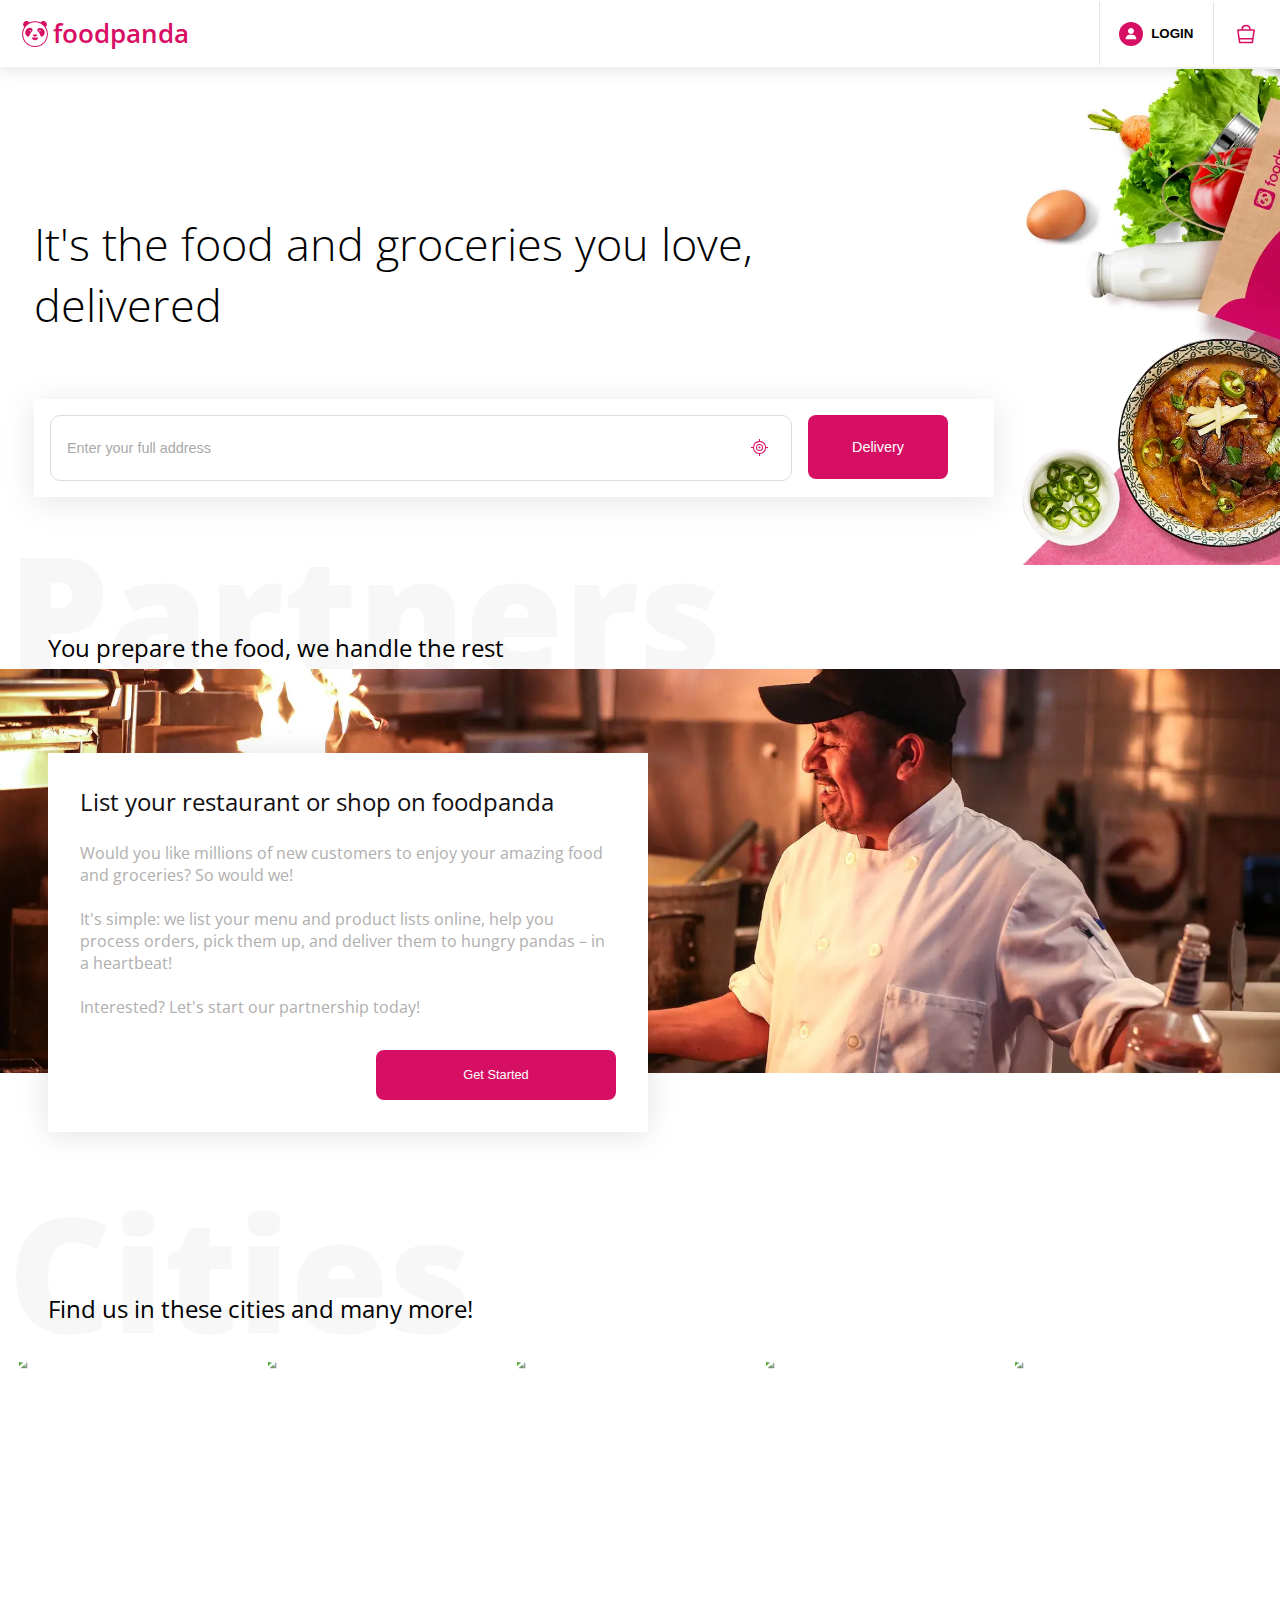
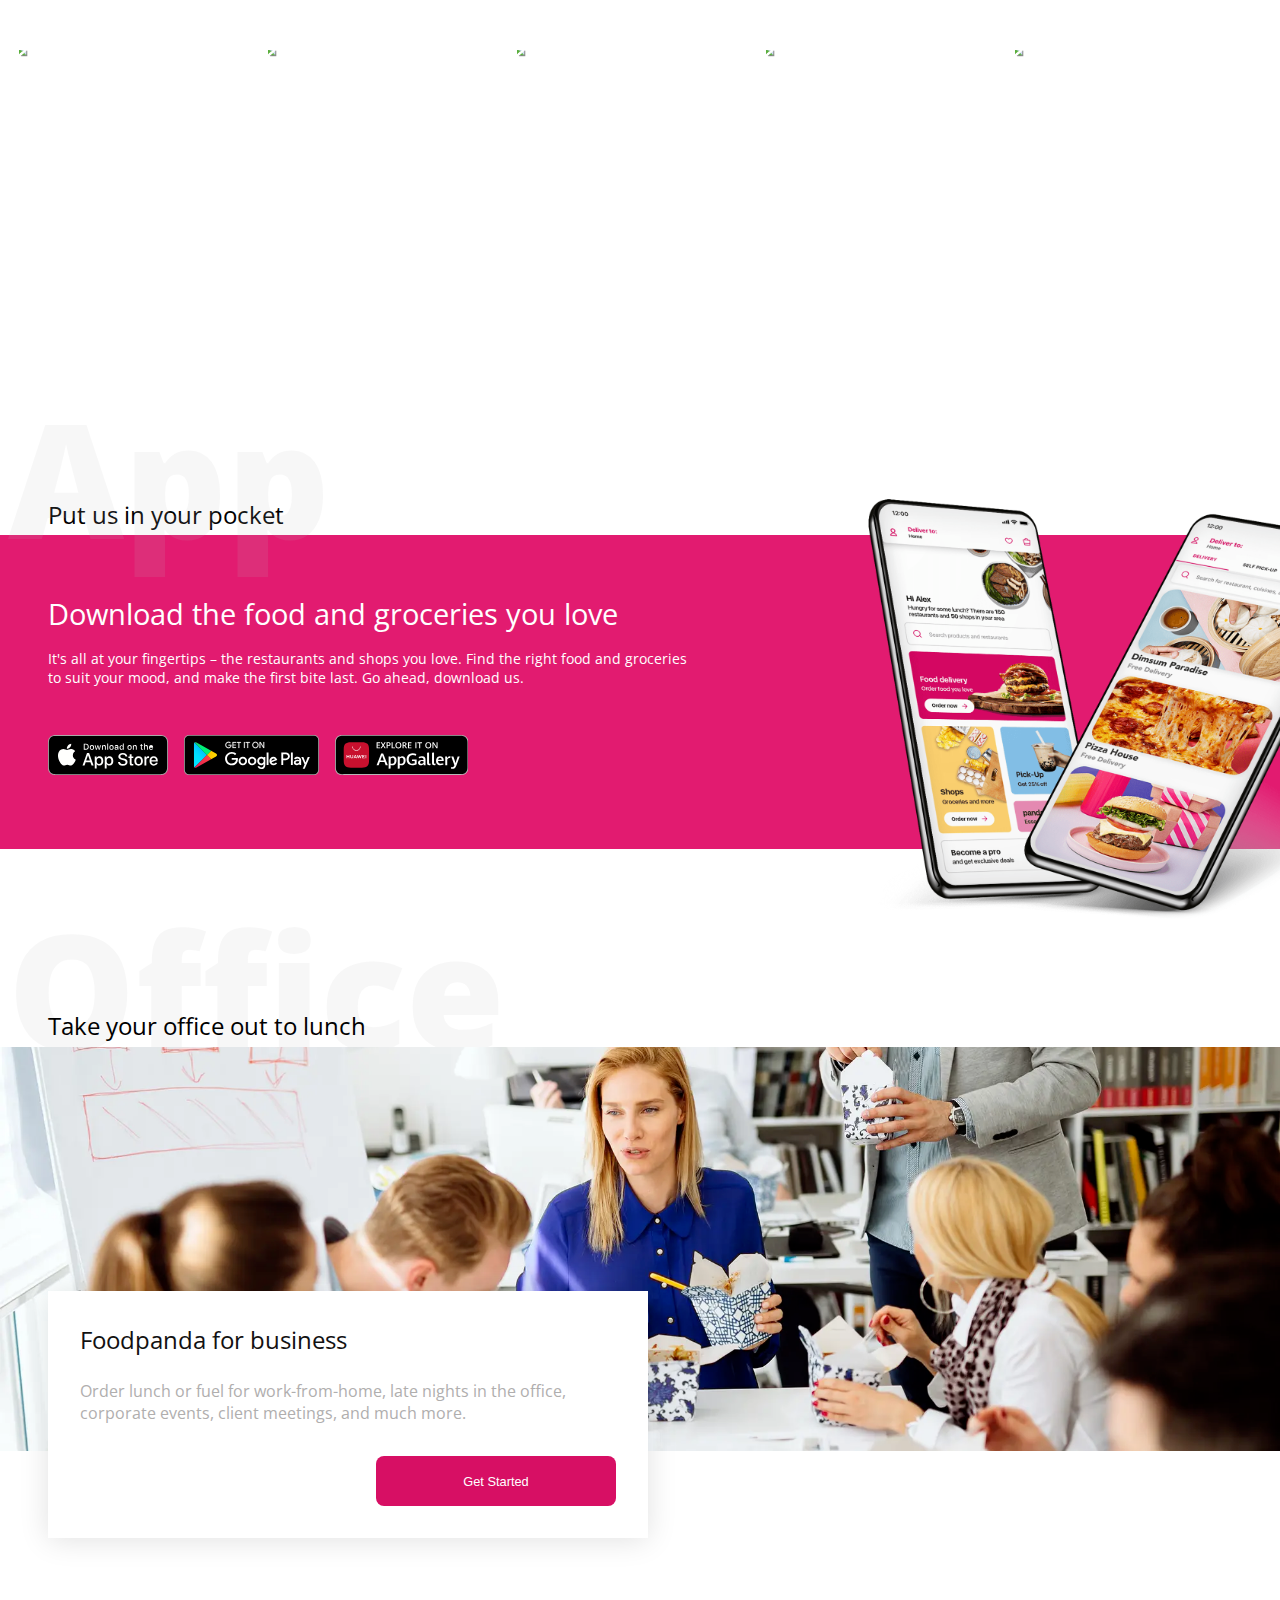
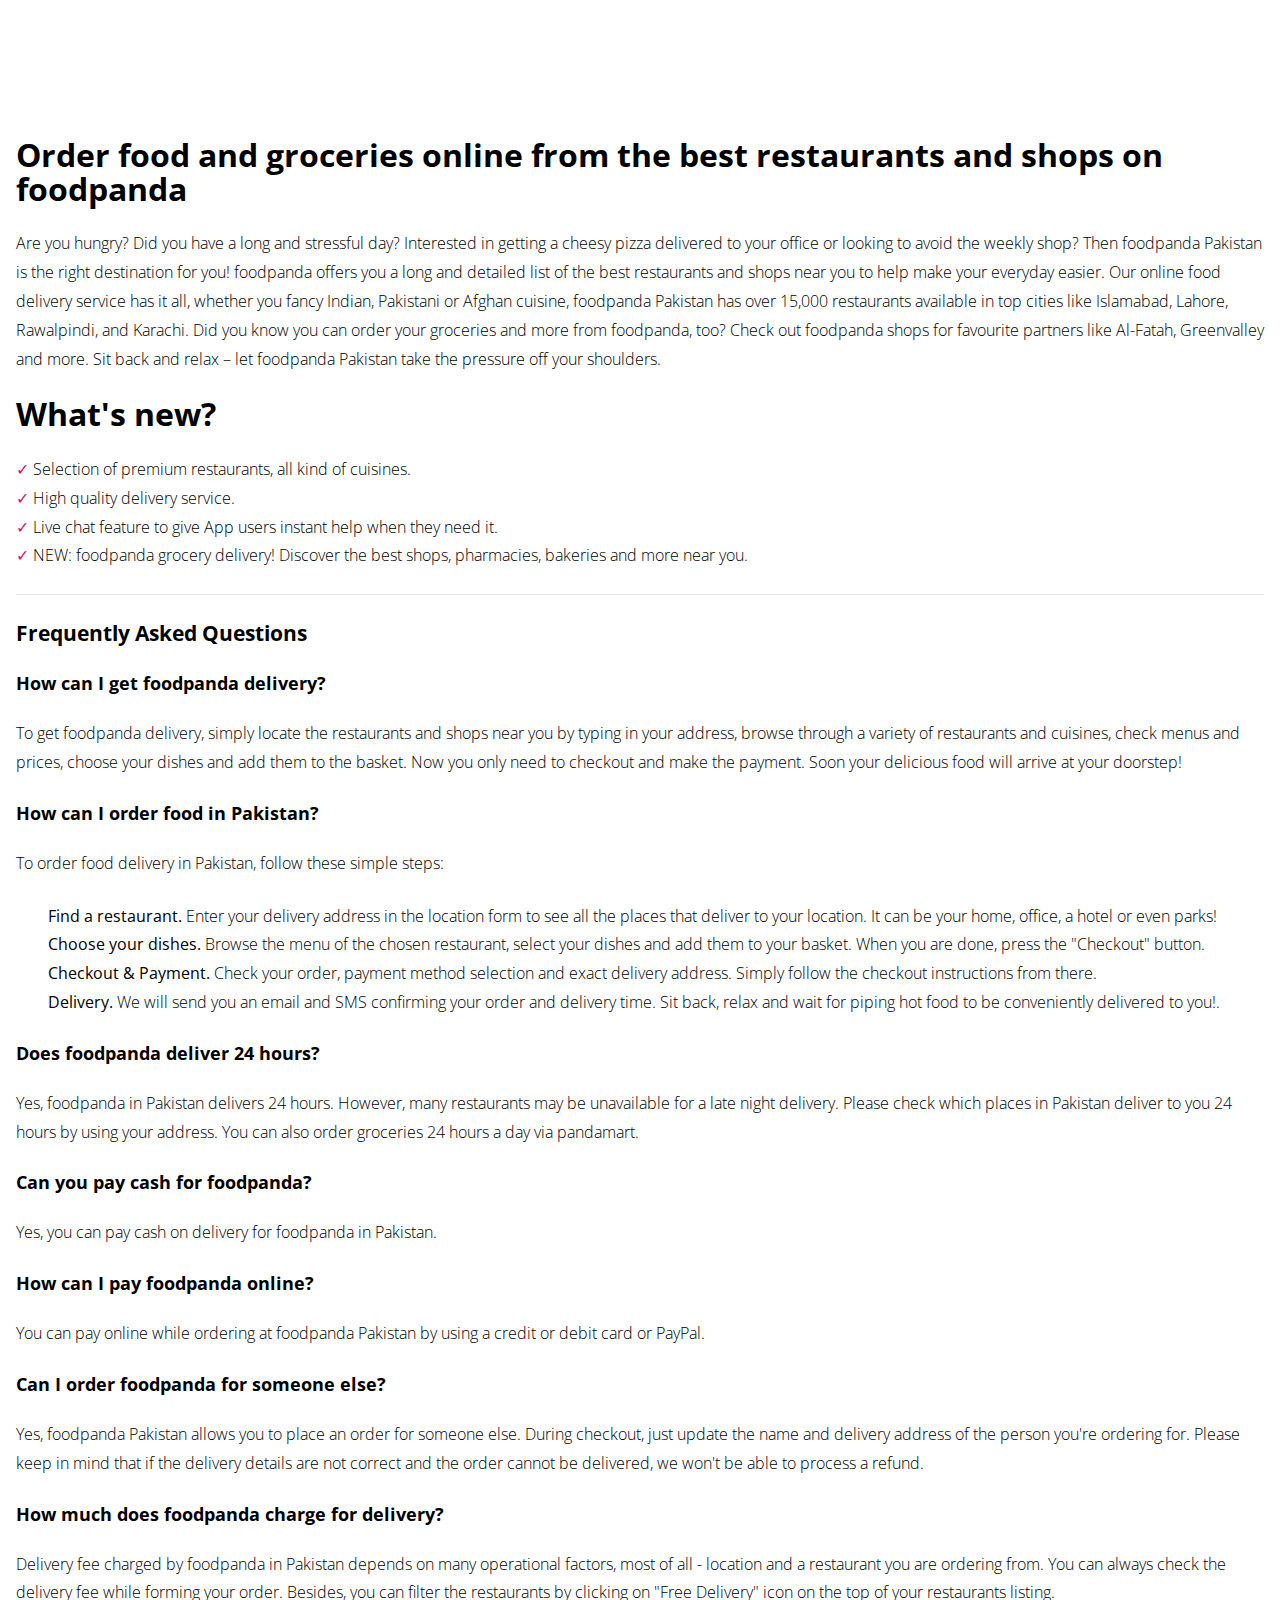
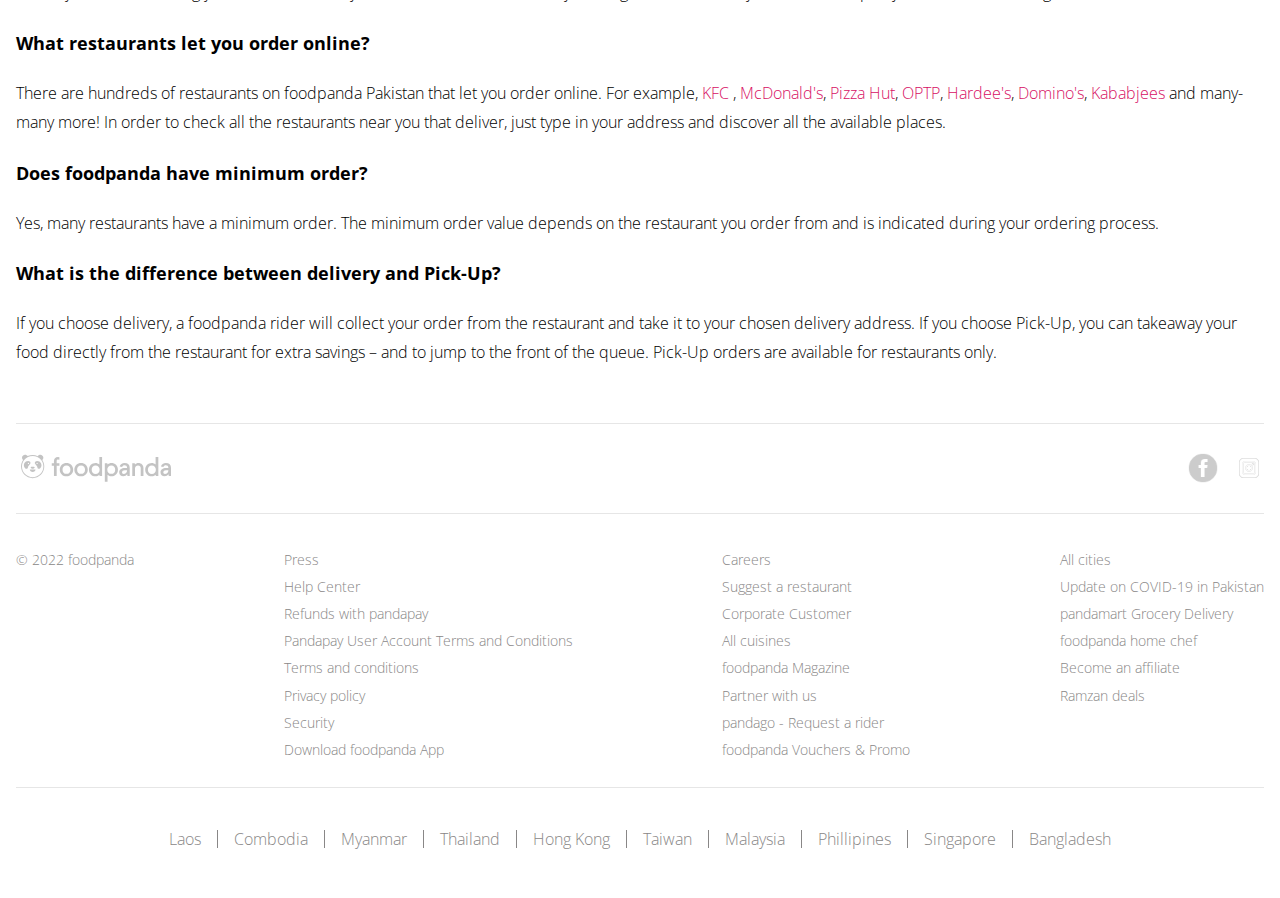
==== commit cd71a361: "countries footer section completed" ====
--- a/index.html
+++ b/index.html
@@ -1061,7 +1061,27 @@
       <div class="divider max-w-xl"></div>
 
       <!-- Countries -->
-      <section></section>
+      <section class="countries max-w-xl">
+        <a href="#_">Laos</a>
+        <div class="vertical-divider"></div>
+        <a href="#_">Combodia</a>
+        <div class="vertical-divider"></div>
+        <a href="#_">Myanmar</a>
+        <div class="vertical-divider"></div>
+        <a href="#_">Thailand</a>
+        <div class="vertical-divider"></div>
+        <a href="#_">Hong Kong</a>
+        <div class="vertical-divider"></div>
+        <a href="#_">Taiwan</a>
+        <div class="vertical-divider"></div>
+        <a href="#_">Malaysia</a>
+        <div class="vertical-divider"></div>
+        <a href="#_">Phillipines</a>
+        <div class="vertical-divider"></div>
+        <a href="#_">Singapore</a>
+        <div class="vertical-divider"></div>
+        <a href="#_">Bangladesh</a>
+      </section>
     </footer>
   </body>
 </html>
--- a/style.css
+++ b/style.css
@@ -508,6 +508,29 @@
   font-weight: lighter;
 }
 
+/* Countries */
+.countries {
+  display: flex;
+  justify-content: center;
+  flex-wrap: wrap;
+  align-items: center;
+  margin-bottom: 2rem;
+  margin-top: 1rem;
+}
+
+.countries a {
+  text-decoration: none;
+  color: rgb(137, 135, 135);
+  font-weight: lighter;
+}
+
+.countries .vertical-divider {
+  width: 1px;
+  background-color: rgb(137, 135, 135);
+  margin: 0 1rem;
+  height: 18px;
+}
+
 /* Media Queries */
 @media screen and (min-width: 768px) {
   nav > .logo > svg {
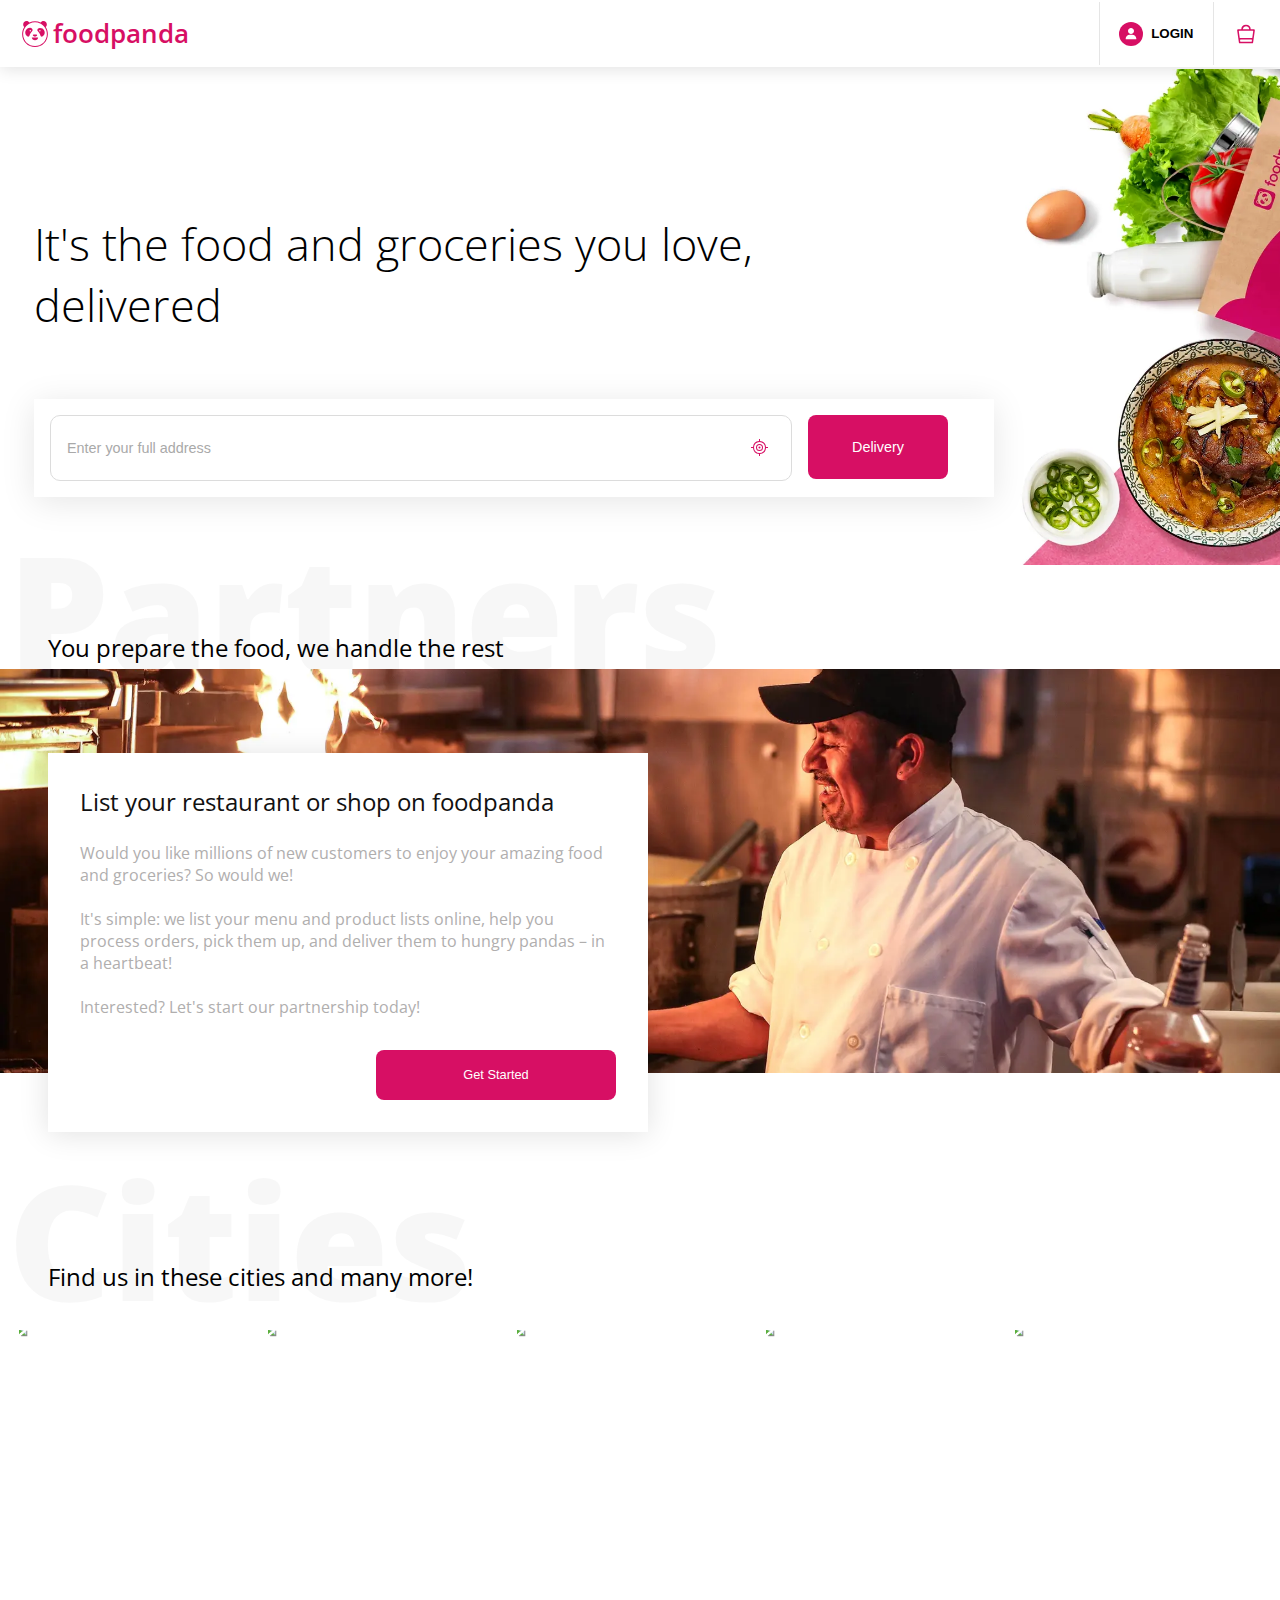
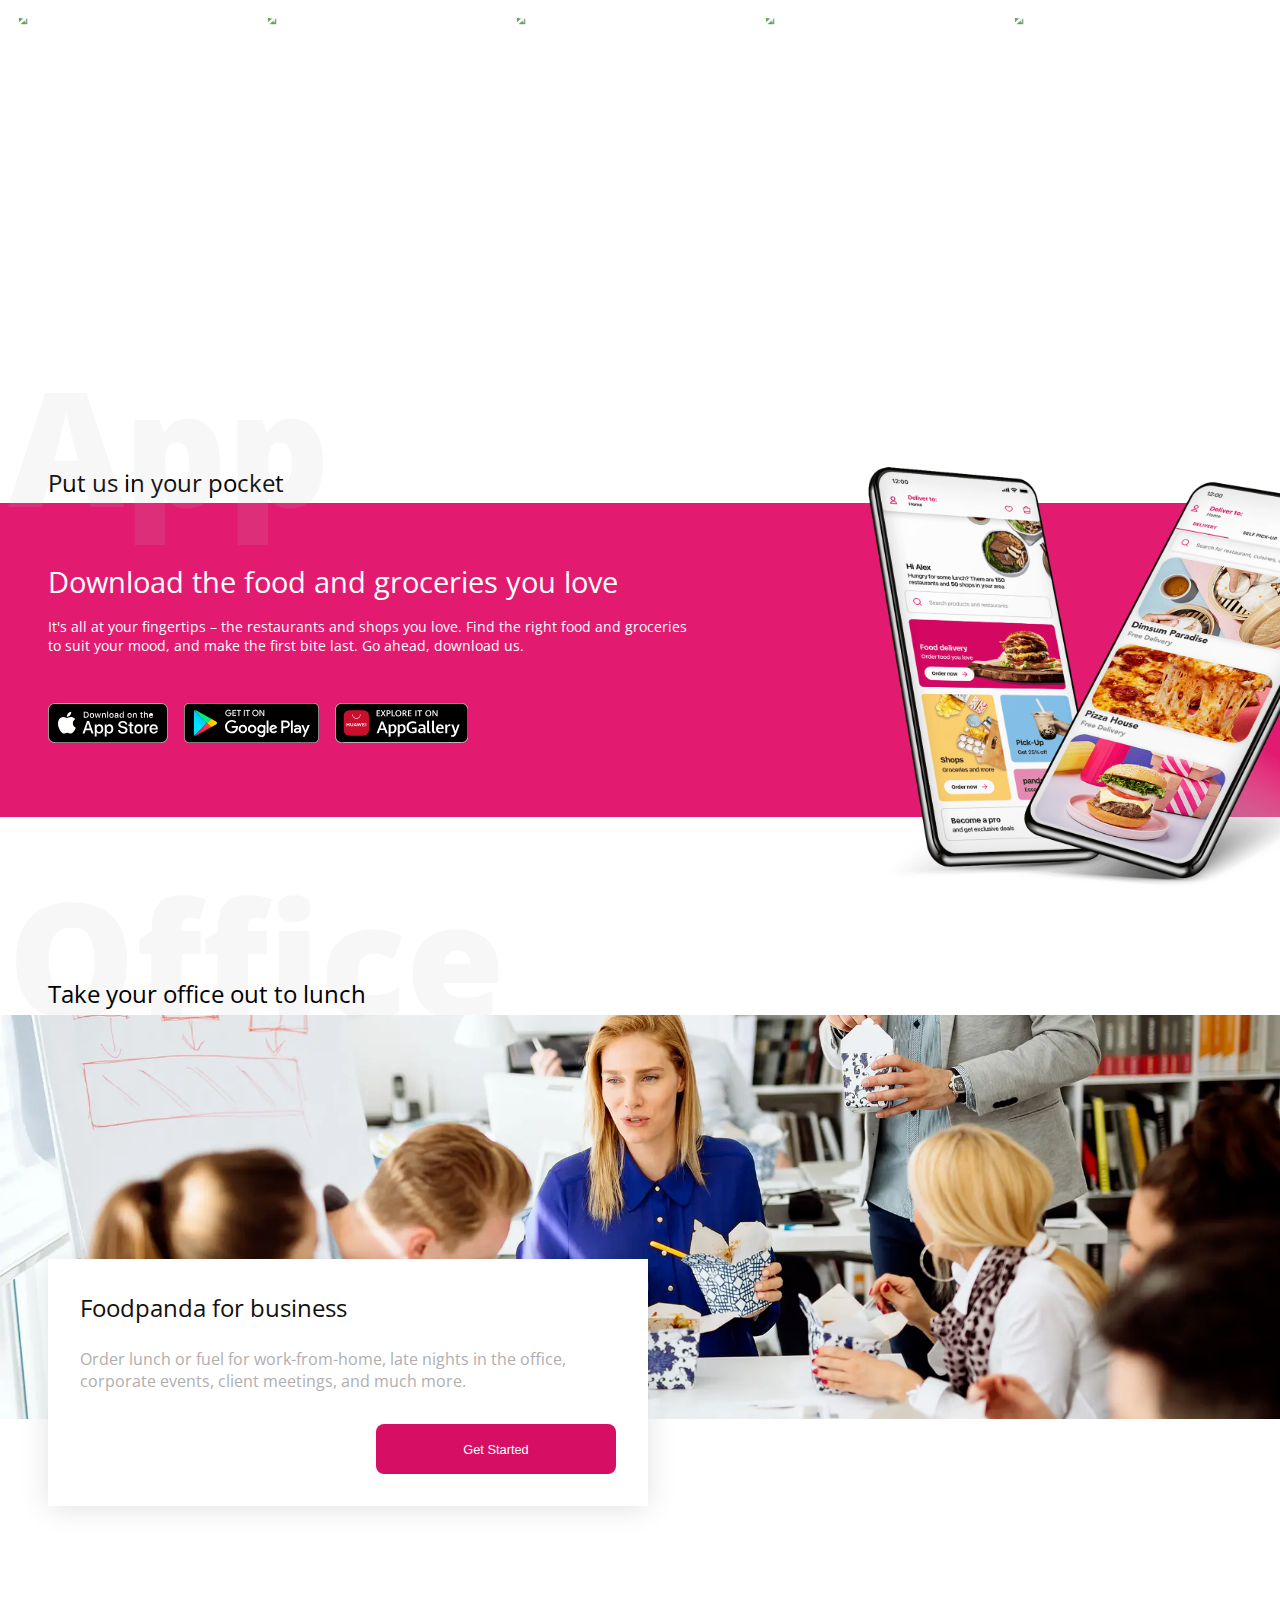
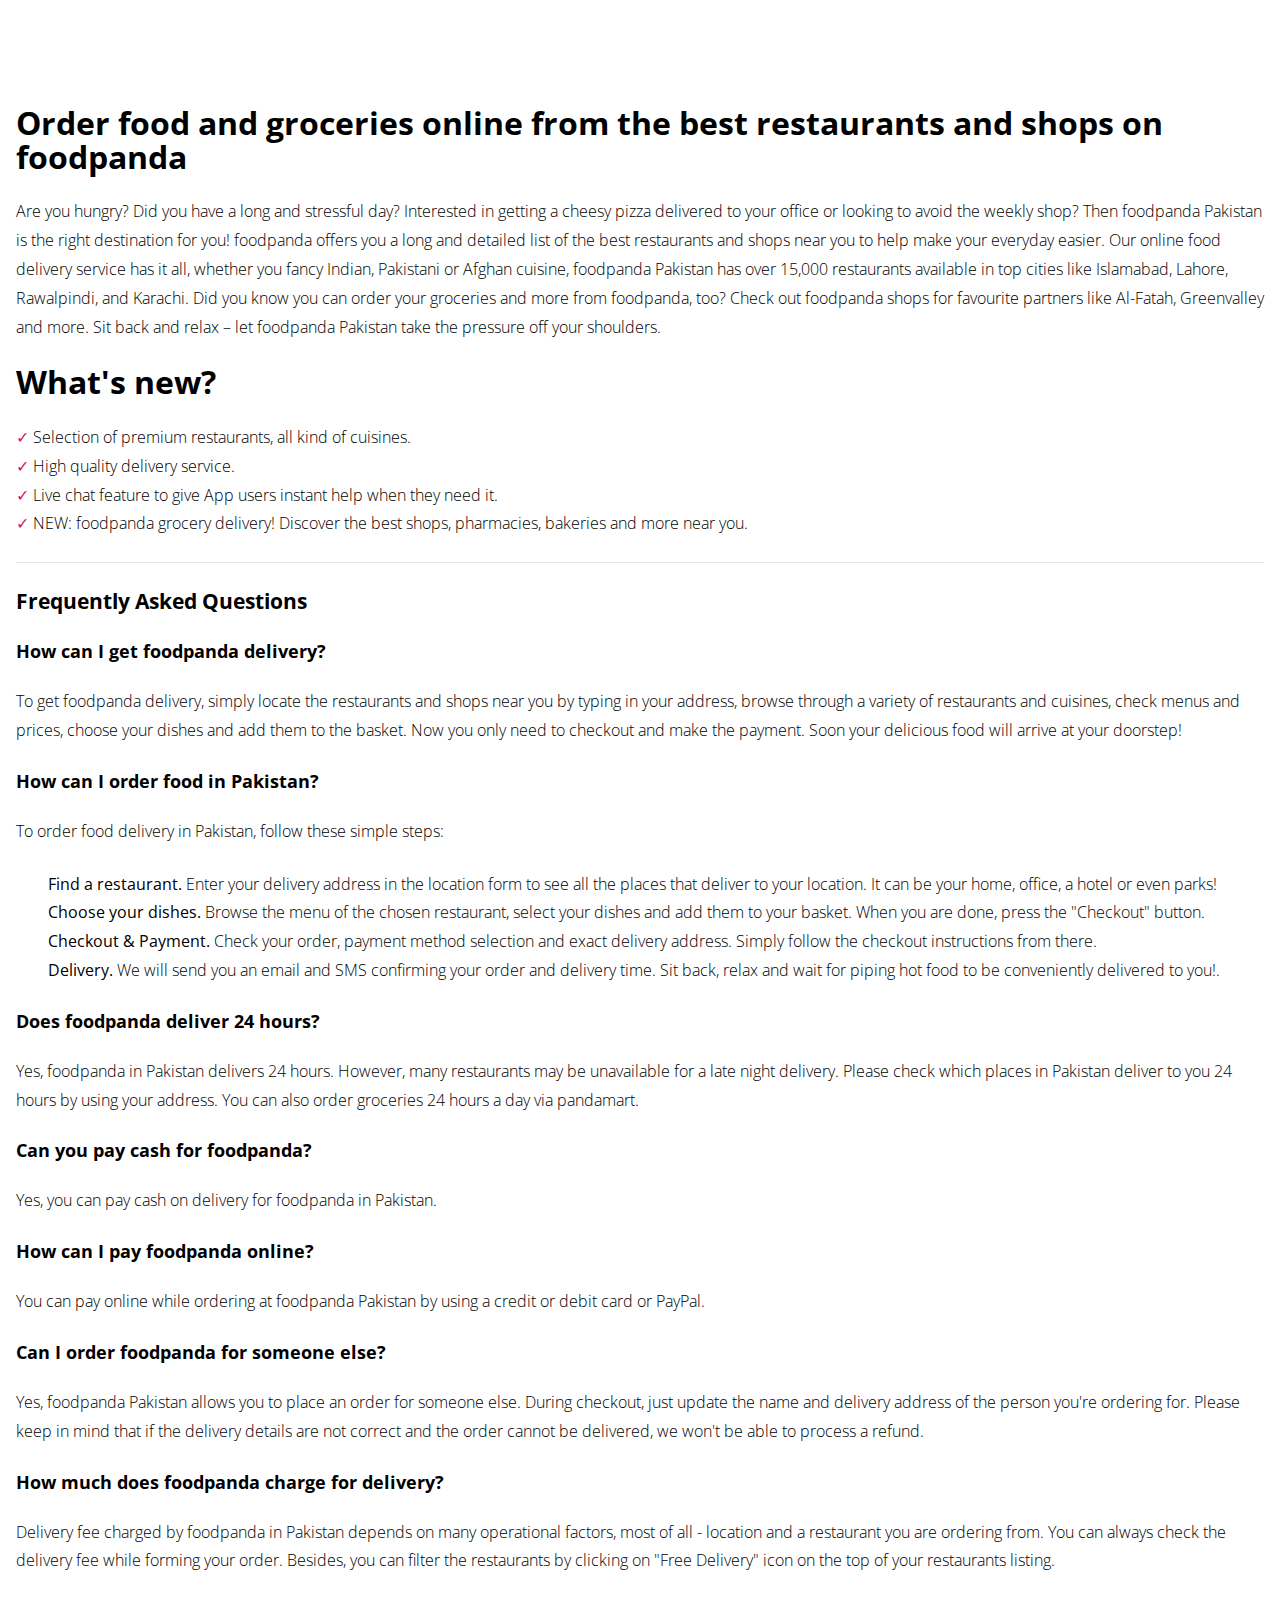
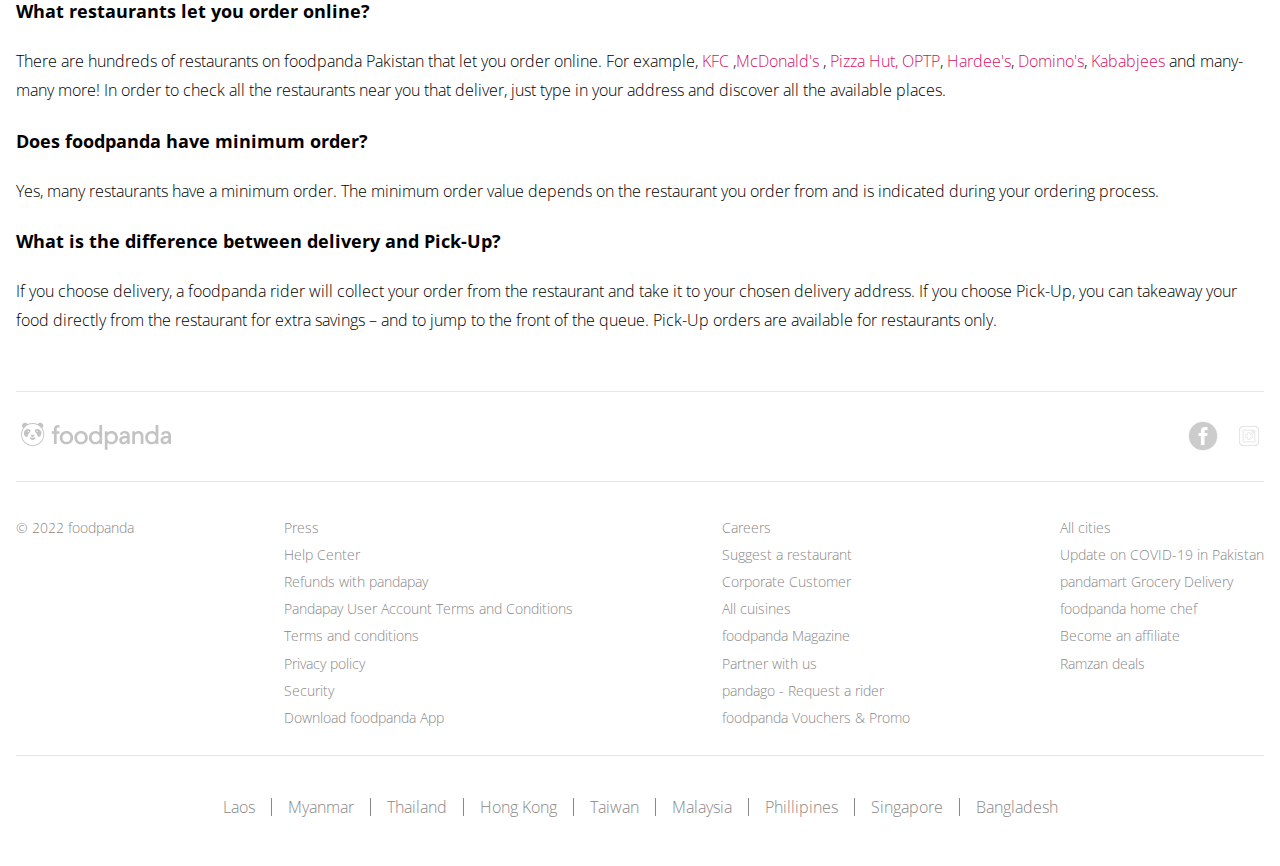
==== commit e3f3ca66: "updates" ====
--- a/index.html
+++ b/index.html
@@ -321,7 +321,6 @@
                 love. Find the right food and groceries to suit your mood, and
                 make the first bite last. Go ahead, download us.
               </p>
-
               <div class="buttons-container">
                 <!-- App Store Button -->
                 <svg
@@ -798,7 +797,6 @@
             shops, pharmacies, bakeries and more near you.
           </li>
         </ul>
-
         <div class="divider"></div>
         <p class="sub-heading">Frequently Asked Questions</p>
         <p class="bold-text">How can I get foodpanda delivery?</p>
@@ -870,12 +868,13 @@
         <p class="bold-text">What restaurants let you order online?</p>
         <p class="text">
           There are hundreds of restaurants on foodpanda Pakistan that let you
-          order online. For example, <a href="_#">KFC</a> ,
-          <a href="_#">McDonald's</a>, <a href="_#">Pizza Hut</a>,
-          <a href="_#">OPTP</a>, <a href="_#">Hardee's</a>,
-          <a href="_#">Domino's</a>, <a href="_#">Kababjees</a> and many-many
-          more! In order to check all the restaurants near you that deliver,
-          just type in your address and discover all the available places.
+          order online. For example,
+          <a href="#_">KFC</a> ,<a href="#_">McDonald's</a> ,
+          <a href="#_">Pizza Hut,</a> <a href="#_">OPTP</a>,
+          <a href="#_">Hardee's</a>, <a href="#_">Domino's</a>,
+          <a href="#_">Kababjees</a> and many-many more! In order to check all
+          the restaurants near you that deliver, just type in your address and
+          discover all the available places.
         </p>
         <p class="bold-text">Does foodpanda have minimum order?</p>
         <p class="text">
@@ -897,7 +896,9 @@
     </main>
 
     <footer>
+      <!-- Divider -->
       <div class="divider max-w-xl"></div>
+      <!-- Divider -->
 
       <!-- Branding -->
       <section class="branding max-w-xl">
@@ -908,8 +909,8 @@
           xmlns:xlink="http://www.w3.org/1999/xlink"
           x="0px"
           y="0px"
+          class="logo"
           viewBox="0 0 1366 346"
-          class="logo"
           style="enable-background: new 0 0 1366 346"
           xml:space="preserve"
         >
@@ -1013,20 +1014,22 @@
         </svg>
 
         <div class="socials">
-          <img src="./images/fb.png" alt="" />
-          <img src="./images/insta.png" alt="" />
+          <img src="./images/fb.png" alt="facebook" />
+          <img src="./images/insta.png" alt="instagram" />
         </div>
       </section>
 
+      <!-- Divider -->
       <div class="divider max-w-xl"></div>
+      <!-- Divider -->
 
       <!-- Links -->
       <section class="links max-w-xl">
-        <div class="first-col">
+        <div class="first-col col">
           <p>&copy; 2022 foodpanda</p>
         </div>
 
-        <div class="second-col">
+        <div class="second-col col">
           <a href="#_">Press</a>
           <a href="#_">Help Center</a>
           <a href="#_">Refunds with pandapay</a>
@@ -1037,7 +1040,7 @@
           <a href="#_">Download foodpanda App</a>
         </div>
 
-        <div class="third-col">
+        <div class="third-col col">
           <a href="#_">Careers</a>
           <a href="#_">Suggest a restaurant</a>
           <a href="#_">Corporate Customer</a>
@@ -1048,7 +1051,7 @@
           <a href="#_">foodpanda Vouchers & Promo</a>
         </div>
 
-        <div class="fourth-col">
+        <div class="fourth-col col">
           <a href="#_">All cities</a>
           <a href="#_">Update on COVID-19 in Pakistan</a>
           <a href="#_">pandamart Grocery Delivery</a>
@@ -1058,13 +1061,13 @@
         </div>
       </section>
 
+      <!-- Divider -->
       <div class="divider max-w-xl"></div>
+      <!-- Divider -->
 
       <!-- Countries -->
       <section class="countries max-w-xl">
         <a href="#_">Laos</a>
-        <div class="vertical-divider"></div>
-        <a href="#_">Combodia</a>
         <div class="vertical-divider"></div>
         <a href="#_">Myanmar</a>
         <div class="vertical-divider"></div>
--- a/style.css
+++ b/style.css
@@ -206,30 +206,30 @@
 }
 
 /* Cities */
+
 .cities {
-  margin-top: 10rem;
+  margin-top: 8rem;
 }
 
 .cities .container {
   display: flex;
-  flex-direction: row;
   flex-wrap: nowrap;
-  justify-content: start;
-  align-items: center;
   padding: 1rem;
   overflow-x: scroll;
+  justify-content: start;
+  align-items: center;
 }
 
 .container .card {
   height: 272px;
+  min-width: 230px;
   max-width: 230px;
-  min-width: 230px;
-  margin-right: 1rem;
-  margin-top: 1rem;
   position: relative;
   overflow: hidden;
   cursor: pointer;
-  z-index: 1;
+  margin-right: 1rem;
+  margin-top: 1rem;
+  cursor: pointer;
 }
 
 .card img {
@@ -246,11 +246,10 @@
 .card p {
   position: absolute;
   bottom: 10px;
-  left: 30px;
   color: white;
   font-size: 1.5rem;
   font-weight: bold;
-  z-index: 3;
+  left: 30px;
 }
 
 /* App */
@@ -291,10 +290,10 @@
 }
 
 .image-container img {
-  width: 100%;
+  position: absolute;
+  width: 100%;
+  max-width: 424px;
   z-index: 2;
-  max-width: 424px;
-  position: absolute;
   top: -80px;
   left: 0;
   right: 0;
@@ -302,9 +301,6 @@
   margin-right: auto;
 }
 
-.container .content-container {
-}
-
 .content-container .sub-heading {
   width: 100%;
   font-size: 1.2rem;
@@ -319,7 +315,6 @@
 .content-container .buttons-container {
   display: flex;
   justify-content: center;
-  align-items: center;
 }
 
 .buttons-container .center-svg {
@@ -327,7 +322,6 @@
 }
 
 /* Office */
-
 .office {
   margin-top: 10rem;
 }
@@ -346,15 +340,16 @@
 }
 
 /* FAQ */
+
 .FAQ {
-  width: 100%;
   padding: 1rem;
   margin-top: 10rem;
+  width: 100%;
 }
 
 .FAQ .heading {
+  font-size: 2rem;
   margin-top: 1.5rem;
-  font-size: 2rem;
   font-weight: bold;
   line-height: 2.1rem;
 }
@@ -377,7 +372,7 @@
   margin-top: 1.5rem;
 }
 
-.FAQ li {
+.FAQ .list > li {
   width: 100%;
   font-weight: lighter;
   line-height: 1.8rem;
@@ -395,15 +390,15 @@
 }
 
 .FAQ .sub-heading {
+  margin-top: 1.5rem;
   font-size: 1.3rem;
   font-weight: bolder;
+}
+
+.FAQ .bold-text {
   margin-top: 1.5rem;
-}
-
-.FAQ .bold-text {
+  font-weight: bold;
   font-size: 1.1rem;
-  font-weight: bold;
-  margin-top: 1.5rem;
 }
 
 .FAQ .indented {
@@ -424,6 +419,7 @@
   margin: 1.5rem auto;
 }
 
+/* Footer > Branding */
 footer .branding {
   display: flex;
   width: 100%;
@@ -447,55 +443,27 @@
   margin-left: 1rem;
 }
 
-/* Branding */
+/* Footer > Links */
 .links {
   width: 100%;
   display: flex;
   flex-direction: column-reverse;
 }
 
-.links .first-col {
+.links .col {
   display: flex;
   flex-direction: column;
   align-items: center;
   justify-content: center;
+  margin-top: 0.5rem;
   line-height: 1.7rem;
-  margin-top: 0.5rem;
-}
-
-.links .second-col {
-  display: flex;
-  flex-direction: column;
-  align-items: center;
-  justify-content: center;
-  line-height: 1.7rem;
-  margin-top: 0.5rem;
-}
-
-.links .third-col {
-  display: flex;
-  flex-direction: column;
-  align-items: center;
-  justify-content: center;
-  line-height: 1.7rem;
-  margin-top: 0.5rem;
-}
-
-.links .fourth-col {
-  display: flex;
-  flex-direction: column;
-  align-items: center;
-  justify-content: center;
-  line-height: 1.7rem;
-  margin-top: 0.5rem;
-  font-weight: lighter;
 }
 
 .links a {
   text-decoration: none;
   color: rgb(137, 135, 135);
+  font-weight: lighter;
   font-size: 0.9rem;
-  font-weight: lighter;
 }
 
 .links a:hover {
@@ -504,16 +472,16 @@
 
 .first-col p {
   color: rgb(137, 135, 135);
+  font-weight: lighter;
   font-size: 0.9rem;
-  font-weight: lighter;
-}
-
-/* Countries */
+}
+
+/* Footer > Countries */
 .countries {
   display: flex;
   justify-content: center;
+  align-items: center;
   flex-wrap: wrap;
-  align-items: center;
   margin-bottom: 2rem;
   margin-top: 1rem;
 }
@@ -604,9 +572,7 @@
 
   /* App */
   .app .container {
-    background: #e21b70;
     min-height: 314px;
-    z-index: -1;
   }
 
   .app .caption {
@@ -628,9 +594,13 @@
   }
 
   .container .image-container {
+    width: 45%;
     text-align: right;
-    width: 45%;
     max-height: 480px;
+  }
+
+  .image-container img {
+    min-width: 500px;
   }
 
   .content-container .sub-heading {
@@ -639,10 +609,6 @@
 
   .content-container .buttons-container {
     margin-top: 1rem;
-  }
-
-  .image-container img {
-    min-width: 500px !important;
   }
 }
 
@@ -664,11 +630,11 @@
     max-width: 450px;
   }
 
-  /* Cities Section */
+  /* Cities */
   .cities .container {
     flex-wrap: wrap;
+    overflow: hidden;
     justify-content: space-evenly;
-    overflow: hidden;
   }
 
   /* App */
@@ -677,55 +643,22 @@
   }
 
   .image-container img {
-    min-width: 600px !important;
+    min-width: 600px;
   }
 
   .content-container .buttons-container {
     margin-top: 2rem;
   }
 
-  /* Branding */
-
+  /* Links */
   .links {
     flex-direction: row;
     justify-content: space-between;
   }
 
-  .links .first-col {
-    display: flex;
-    flex-direction: column;
-    align-items: flex-start;
-    justify-content: flex-start;
-    line-height: 1.7rem;
-    margin-top: 0.5rem;
-  }
-
-  .links .second-col {
-    display: flex;
-    flex-direction: column;
-    align-items: flex-start;
-    justify-content: flex-start;
-    line-height: 1.7rem;
-    margin-top: 0.5rem;
-  }
-
-  .links .third-col {
-    display: flex;
-    flex-direction: column;
-    align-items: flex-start;
-    justify-content: flex-start;
-    line-height: 1.7rem;
-    margin-top: 0.5rem;
-  }
-
-  .links .fourth-col {
-    display: flex;
-    flex-direction: column;
-    align-items: flex-start;
-    justify-content: flex-start;
-    line-height: 1.7rem;
-    margin-top: 0.5rem;
-    font-weight: lighter;
+  .links .col {
+    align-items: start;
+    justify-content: start;
   }
 }
 
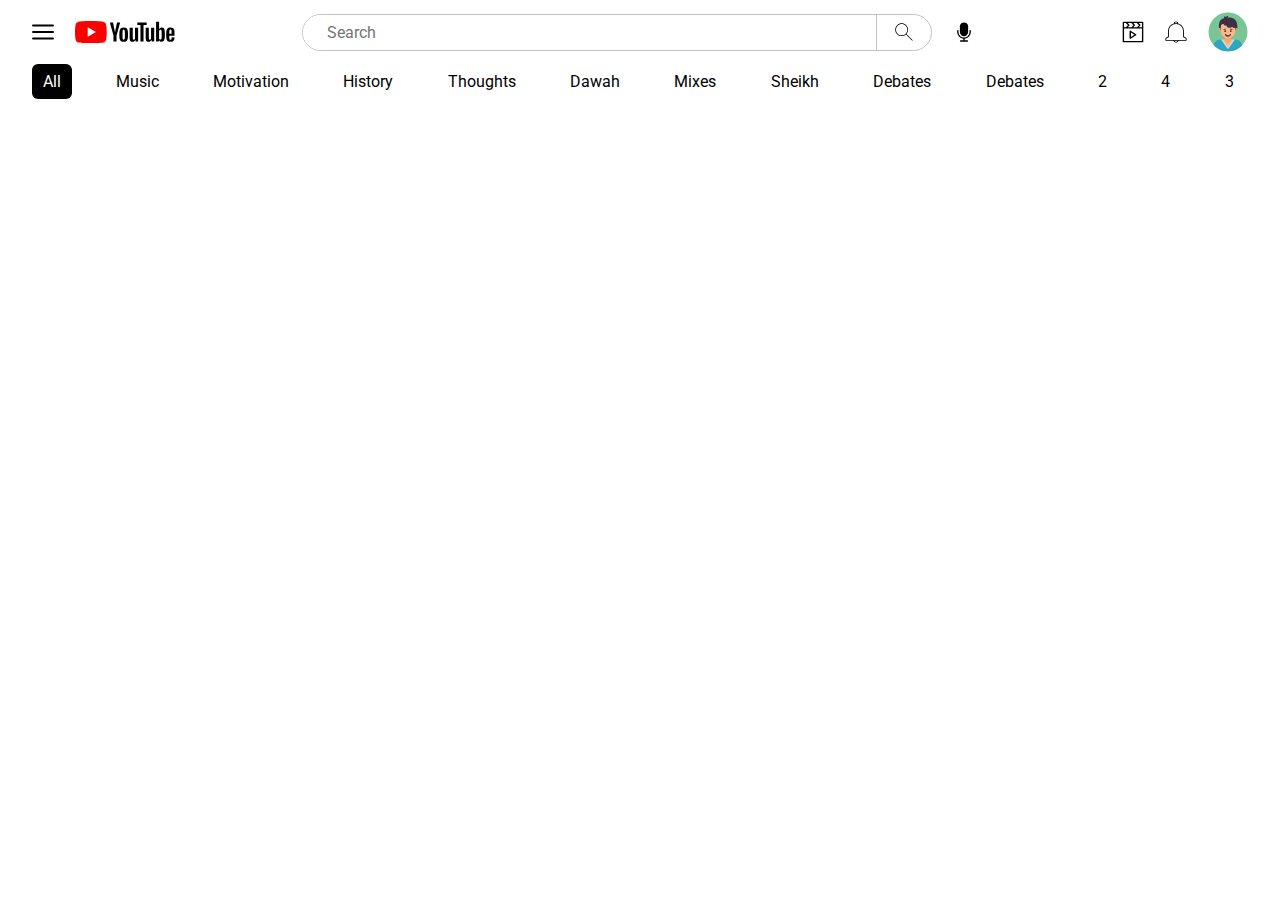
==== commit 77592058: "youtube clone navbar complete" ====
--- a/index.html
+++ b/index.html
@@ -4,1087 +4,210 @@
     <meta charset="UTF-8" />
     <meta http-equiv="X-UA-Compatible" content="IE=edge" />
     <meta name="viewport" content="width=device-width, initial-scale=1.0" />
-    <link rel="shortcut icon" href="/images/favicon.png" type="image/png" />
-    <title>Food Delivery in Pakistan | Order Food online on Foodpanda</title>
     <link rel="stylesheet" href="style.css" />
+    <link rel="shortcut icon" href="./assets/youtube.svg" type="image/x-icon" />
+
+    <!-- Google Fonts -->
     <link rel="preconnect" href="https://fonts.googleapis.com" />
     <link rel="preconnect" href="https://fonts.gstatic.com" crossorigin />
     <link
-      href="https://fonts.googleapis.com/css2?family=Open+Sans:wght@300;400;500;600;700;800&display=swap"
+      href="https://fonts.googleapis.com/css2?family=Roboto:wght@100;300;400;500;700;900&display=swap"
       rel="stylesheet"
     />
+    <!-- Google Fonts -->
+
+    <title>YouTube</title>
   </head>
   <body>
-    <header>
-      <!-- Navbar -->
-      <nav class="active">
-        <svg
-          aria-hidden="true"
-          focusable="false"
-          xmlns="http://www.w3.org/2000/svg"
-          class="profile-icon-medium"
-          width="24"
-          height="24"
-          viewBox="0 0 24 24"
-        >
-          <g fill="none" fill-rule="evenodd">
-            <circle
-              cx="12"
-              cy="12"
-              r="12"
-              fill="#D70F64"
-              fill-rule="nonzero"
-            ></circle>
-            <path
-              fill="#FFF"
-              fill-rule="nonzero"
-              d="M13.1818252 12.6666667C15.366281 12.6666667 17.1649879 14.3335701 17.3176726 16.4681904L17.3252836 16.6080555 17.3333337 17.0416667C17.3333337 17.1848516 17.2285728 17.3039382 17.0904223 17.3286342L17.0371901 17.3333333 6.96281056 17.3333333C6.81742783 17.3333333 6.69651331 17.2301562 6.67143827 17.0940941L6.666667 17.0416667 6.666667 16.75C6.666667 14.5418198 8.44636147 12.7430258 10.670143 12.6690344L10.8126768 12.6666667 13.1818252 12.6666667zM12.0000003 6C13.6568546 6 15.0000003 7.34314575 15.0000003 9 15.0000003 10.6568543 13.6568546 12 12.0000003 12 10.3431461 12 9.00000033 10.6568543 9.00000033 9 9.00000033 7.34314575 10.3431461 6 12.0000003 6z"
-            ></path>
-          </g>
-        </svg>
-        <span class="logo"
-          ><svg
-            aria-hidden="true"
+    <!-- Header -->
+    <header class="header w-full border-2">
+      <nav class="nav flex justify-between items-center w-full">
+        <!-- Left Aligned-->
+        <div class="flex">
+          <!-- Menu Icon -->
+          <img
+            class="nav__icon cursor-pointer"
+            src="./assets/menu.svg"
+            alt=""
+          />
+
+          <!-- Youtube Logo -->
+          <svg
+            viewBox="0 0 90 20"
+            preserveAspectRatio="xMidYMid meet"
             focusable="false"
-            version="1.1"
-            height="26"
-            width="26"
-            class="logo-icon"
-            id="Layer_1"
-            xmlns="http://www.w3.org/2000/svg"
-            xmlns:xlink="http://www.w3.org/1999/xlink"
-            x="0px"
-            y="0px"
-            viewBox="0 0 198.2 200.3"
-            xml:space="preserve"
+            class="nav__yt-icon cursor-pointer"
           >
-            <style type="text/css">
-              .st0 {
-                fill: #d70f64;
-              }
-            </style>
-            <g>
-              <g>
+            <g
+              viewBox="0 0 90 20"
+              preserveAspectRatio="xMidYMid meet"
+              class="style-scope yt-icon"
+            >
+              <g class="style-scope yt-icon">
                 <path
-                  class="st0"
-                  d="M99,148c13.5,0,24.4-9.6,24.4-21.4H74.7C74.7,138.4,85.5,148,99,148z"
+                  d="M27.9727 3.12324C27.6435 1.89323 26.6768 0.926623 25.4468 0.597366C23.2197 2.24288e-07 14.285 0 14.285 0C14.285 0 5.35042 2.24288e-07 3.12323 0.597366C1.89323 0.926623 0.926623 1.89323 0.597366 3.12324C2.24288e-07 5.35042 0 10 0 10C0 10 2.24288e-07 14.6496 0.597366 16.8768C0.926623 18.1068 1.89323 19.0734 3.12323 19.4026C5.35042 20 14.285 20 14.285 20C14.285 20 23.2197 20 25.4468 19.4026C26.6768 19.0734 27.6435 18.1068 27.9727 16.8768C28.5701 14.6496 28.5701 10 28.5701 10C28.5701 10 28.5677 5.35042 27.9727 3.12324Z"
+                  fill="#FF0000"
+                  class="style-scope yt-icon"
                 ></path>
-                <g>
-                  <path
-                    class="st0"
-                    d="M181.3,46c5.5-4.8,9.1-11.8,9.1-19.8c0-14.4-11.7-26.1-26.2-26.1c-9.3,0-17.4,4.8-22,12
-                  c-13-6.3-27.6-9.9-43-9.9s-30,3.5-43,9.8c-4.7-7.2-12.7-12-22-12C19.8,0,8,11.7,8,26.1c0,7.9,3.5,15,9,19.7
-                  C6.3,61.6,0,80.7,0,101.2c0,54.7,44.5,99.1,99.1,99.1s99.1-44.4,99.1-99.1C198.3,80.9,192,61.8,181.3,46z M99.2,192.8
-                  c-50.4,0-91.4-41-91.4-91.4c0-19,5.8-36.6,15.7-51.2c9-13.2,21.4-24,35.8-31c12-5.9,25.5-9.2,39.8-9.2s27.8,3.3,39.9,9.2
-                  c14.5,7,26.8,17.8,35.8,31c9.9,14.6,15.7,32.2,15.7,51.2C190.6,151.8,149.6,192.8,99.2,192.8z"
-                  ></path>
-                  <path
-                    class="st0"
-                    d="M99,120.5c1.5,0.4,17.2-4.9,17.2-12.3c0-4.1-12.7-4.9-17.2-4.9c-4.4,0-17.2,0.8-17.2,4.9
-                  C81.8,115.6,97.5,120.9,99,120.5z"
-                  ></path>
-                  <path
-                    class="st0"
-                    d="M156.6,58.5c-8.6-5.7-27.7-9.1-35.1,0.8c0,0-9.4,10.1-0.2,20.6c9.3,10.5,16.4,20.3,18.5,28.8
-                  s5.5,12,12.4,12.1c6.9,0,20.1-10.5,21.8-27.4C175.7,76.5,165.2,64.1,156.6,58.5z M136.9,80.1c-2.9,0-5.2-2.3-5.2-5.2
-                  s2.4-5.2,5.2-5.2c2.9,0,5.2,2.3,5.2,5.2C142,77.7,139.7,80.1,136.9,80.1z"
-                  ></path>
-                  <path
-                    class="st0"
-                    d="M76.5,59.2c-7.5-9.8-26.6-6.5-35.1-0.8c-8.6,5.7-19.1,18-17.4,34.9c1.6,16.9,14.9,27.4,21.8,27.4
-                  s10.3-3.5,12.4-12.1c2.1-8.5,9.3-18.3,18.5-28.8S76.5,59.2,76.5,59.2z M62.7,80.1c-2.9,0-5.2-2.3-5.2-5.2s2.3-5.2,5.2-5.2
-                  c2.9,0,5.2,2.3,5.2,5.2C67.8,77.7,65.5,80.1,62.7,80.1z"
+                <path
+                  d="M11.4253 14.2854L18.8477 10.0004L11.4253 5.71533V14.2854Z"
+                  fill="white"
+                  class="style-scope yt-icon"
+                ></path>
+              </g>
+              <g class="style-scope yt-icon">
+                <g id="youtube-paths" class="style-scope yt-icon">
+                  <path
+                    d="M34.6024 13.0036L31.3945 1.41846H34.1932L35.3174 6.6701C35.6043 7.96361 35.8136 9.06662 35.95 9.97913H36.0323C36.1264 9.32532 36.3381 8.22937 36.665 6.68892L37.8291 1.41846H40.6278L37.3799 13.0036V18.561H34.6001V13.0036H34.6024Z"
+                    class="style-scope yt-icon"
+                  ></path>
+                  <path
+                    d="M41.4697 18.1937C40.9053 17.8127 40.5031 17.22 40.2632 16.4157C40.0257 15.6114 39.9058 14.5437 39.9058 13.2078V11.3898C39.9058 10.0422 40.0422 8.95805 40.315 8.14196C40.5878 7.32588 41.0135 6.72851 41.592 6.35457C42.1706 5.98063 42.9302 5.79248 43.871 5.79248C44.7976 5.79248 45.5384 5.98298 46.0981 6.36398C46.6555 6.74497 47.0647 7.34234 47.3234 8.15137C47.5821 8.96275 47.7115 10.0422 47.7115 11.3898V13.2078C47.7115 14.5437 47.5845 15.6161 47.3329 16.4251C47.0812 17.2365 46.672 17.8292 46.1075 18.2031C45.5431 18.5771 44.7764 18.7652 43.8098 18.7652C42.8126 18.7675 42.0342 18.5747 41.4697 18.1937ZM44.6353 16.2323C44.7905 15.8231 44.8705 15.1575 44.8705 14.2309V10.3292C44.8705 9.43077 44.7929 8.77225 44.6353 8.35833C44.4777 7.94206 44.2026 7.7351 43.8074 7.7351C43.4265 7.7351 43.156 7.94206 43.0008 8.35833C42.8432 8.77461 42.7656 9.43077 42.7656 10.3292V14.2309C42.7656 15.1575 42.8408 15.8254 42.9914 16.2323C43.1419 16.6415 43.4123 16.8461 43.8074 16.8461C44.2026 16.8461 44.4777 16.6415 44.6353 16.2323Z"
+                    class="style-scope yt-icon"
+                  ></path>
+                  <path
+                    d="M56.8154 18.5634H54.6094L54.3648 17.03H54.3037C53.7039 18.1871 52.8055 18.7656 51.6061 18.7656C50.7759 18.7656 50.1621 18.4928 49.767 17.9496C49.3719 17.4039 49.1743 16.5526 49.1743 15.3955V6.03751H51.9942V15.2308C51.9942 15.7906 52.0553 16.188 52.1776 16.4256C52.2999 16.6631 52.5045 16.783 52.7914 16.783C53.036 16.783 53.2712 16.7078 53.497 16.5573C53.7228 16.4067 53.8874 16.2162 53.9979 15.9858V6.03516H56.8154V18.5634Z"
+                    class="style-scope yt-icon"
+                  ></path>
+                  <path
+                    d="M64.4755 3.68758H61.6768V18.5629H58.9181V3.68758H56.1194V1.42041H64.4755V3.68758Z"
+                    class="style-scope yt-icon"
+                  ></path>
+                  <path
+                    d="M71.2768 18.5634H69.0708L68.8262 17.03H68.7651C68.1654 18.1871 67.267 18.7656 66.0675 18.7656C65.2373 18.7656 64.6235 18.4928 64.2284 17.9496C63.8333 17.4039 63.6357 16.5526 63.6357 15.3955V6.03751H66.4556V15.2308C66.4556 15.7906 66.5167 16.188 66.639 16.4256C66.7613 16.6631 66.9659 16.783 67.2529 16.783C67.4974 16.783 67.7326 16.7078 67.9584 16.5573C68.1842 16.4067 68.3488 16.2162 68.4593 15.9858V6.03516H71.2768V18.5634Z"
+                    class="style-scope yt-icon"
+                  ></path>
+                  <path
+                    d="M80.609 8.0387C80.4373 7.24849 80.1621 6.67699 79.7812 6.32186C79.4002 5.96674 78.8757 5.79035 78.2078 5.79035C77.6904 5.79035 77.2059 5.93616 76.7567 6.23014C76.3075 6.52412 75.9594 6.90747 75.7148 7.38489H75.6937V0.785645H72.9773V18.5608H75.3056L75.5925 17.3755H75.6537C75.8724 17.7988 76.1993 18.1304 76.6344 18.3774C77.0695 18.622 77.554 18.7443 78.0855 18.7443C79.038 18.7443 79.7412 18.3045 80.1904 17.4272C80.6396 16.5476 80.8653 15.1765 80.8653 13.3092V11.3266C80.8653 9.92722 80.7783 8.82892 80.609 8.0387ZM78.0243 13.1492C78.0243 14.0617 77.9867 14.7767 77.9114 15.2941C77.8362 15.8115 77.7115 16.1808 77.5328 16.3971C77.3564 16.6158 77.1165 16.724 76.8178 16.724C76.585 16.724 76.371 16.6699 76.1734 16.5594C75.9759 16.4512 75.816 16.2866 75.6937 16.0702V8.96062C75.7877 8.6196 75.9524 8.34209 76.1852 8.12337C76.4157 7.90465 76.6697 7.79646 76.9401 7.79646C77.2271 7.79646 77.4481 7.90935 77.6034 8.13278C77.7609 8.35855 77.8691 8.73485 77.9303 9.26636C77.9914 9.79787 78.022 10.5528 78.022 11.5335V13.1492H78.0243Z"
+                    class="style-scope yt-icon"
+                  ></path>
+                  <path
+                    d="M84.8657 13.8712C84.8657 14.6755 84.8892 15.2776 84.9363 15.6798C84.9833 16.0819 85.0821 16.3736 85.2326 16.5594C85.3831 16.7428 85.6136 16.8345 85.9264 16.8345C86.3474 16.8345 86.639 16.6699 86.7942 16.343C86.9518 16.0161 87.0365 15.4705 87.0506 14.7085L89.4824 14.8519C89.4965 14.9601 89.5035 15.1106 89.5035 15.3011C89.5035 16.4582 89.186 17.3237 88.5534 17.8952C87.9208 18.4667 87.0247 18.7536 85.8676 18.7536C84.4777 18.7536 83.504 18.3185 82.9466 17.446C82.3869 16.5735 82.1094 15.2259 82.1094 13.4008V11.2136C82.1094 9.33452 82.3987 7.96105 82.9772 7.09558C83.5558 6.2301 84.5459 5.79736 85.9499 5.79736C86.9165 5.79736 87.6597 5.97375 88.1771 6.32888C88.6945 6.684 89.059 7.23433 89.2707 7.98457C89.4824 8.7348 89.5882 9.76961 89.5882 11.0913V13.2362H84.8657V13.8712ZM85.2232 7.96811C85.0797 8.14449 84.9857 8.43377 84.9363 8.83593C84.8892 9.2381 84.8657 9.84722 84.8657 10.6657V11.5641H86.9283V10.6657C86.9283 9.86133 86.9001 9.25221 86.846 8.83593C86.7919 8.41966 86.6931 8.12803 86.5496 7.95635C86.4062 7.78702 86.1851 7.7 85.8864 7.7C85.5854 7.70235 85.3643 7.79172 85.2232 7.96811Z"
+                    class="style-scope yt-icon"
                   ></path>
                 </g>
               </g>
-            </g></svg
-          >foodpanda</span
-        >
-        <div>
-          <button class="login-btn">
-            <svg
-              aria-hidden="true"
-              focusable="false"
-              xmlns="http://www.w3.org/2000/svg"
-              class="profile-icon-large"
-              width="24"
-              height="24"
-              viewBox="0 0 24 24"
-            >
-              <g fill="none" fill-rule="evenodd">
-                <circle
-                  cx="12"
-                  cy="12"
-                  r="12"
-                  fill="#D70F64"
-                  fill-rule="nonzero"
-                ></circle>
-                <path
-                  fill="#FFF"
-                  fill-rule="nonzero"
-                  d="M13.1818252 12.6666667C15.366281 12.6666667 17.1649879 14.3335701 17.3176726 16.4681904L17.3252836 16.6080555 17.3333337 17.0416667C17.3333337 17.1848516 17.2285728 17.3039382 17.0904223 17.3286342L17.0371901 17.3333333 6.96281056 17.3333333C6.81742783 17.3333333 6.69651331 17.2301562 6.67143827 17.0940941L6.666667 17.0416667 6.666667 16.75C6.666667 14.5418198 8.44636147 12.7430258 10.670143 12.6690344L10.8126768 12.6666667 13.1818252 12.6666667zM12.0000003 6C13.6568546 6 15.0000003 7.34314575 15.0000003 9 15.0000003 10.6568543 13.6568546 12 12.0000003 12 10.3431461 12 9.00000033 10.6568543 9.00000033 9 9.00000033 7.34314575 10.3431461 6 12.0000003 6z"
-                ></path>
-              </g>
-            </svg>
-            <span> LOGIN </span>
-          </button>
-
-          <svg
-            xmlns="http://www.w3.org/2000/svg"
-            class="svg-stroke-container"
-            width="24"
-            height="24"
-            aria-hidden="true"
-            focusable="false"
+            </g>
+          </svg>
+        </div>
+
+        <!-- Centered Desktop -->
+        <div class="flex justify-center items-center nav__centered_desktop">
+          <!-- Search -->
+          <div
+            class="nav__search_input_container flex items-center justify-center"
           >
-            <path
-              fill="#D70F64"
-              d="M12 2.75a4.75 4.75 0 014.744 4.5h3.103a1 1 0 01.99 1.141l-1.714 12a1 1 0 01-.99.859H5.867a1 1 0 01-.99-.859l-1.714-12a1 1 0 01.99-1.141h3.103A4.75 4.75 0 0112 2.75zm5.559 14.75H6.44a.4.4 0 00-.396.457l.208 1.45a.4.4 0 00.396.343H17.35a.4.4 0 00.396-.343l.208-1.45a.4.4 0 00-.396-.457zm1.25-8.75H5.19a.4.4 0 00-.396.457l.922 6.45a.4.4 0 00.396.343h11.775a.4.4 0 00.396-.343l.922-6.45a.4.4 0 00-.396-.457zM12 4.25a3.251 3.251 0 00-3.193 2.638.305.305 0 00.3.362h5.796a.297.297 0 00.292-.35A3.251 3.251 0 0012 4.25z"
-            ></path>
-          </svg>
+            <input type="text" placeholder="Search" />
+            <img
+              class="nav__icon nav__icon_hover_scale cursor-pointer"
+              src="./assets/search.svg"
+              alt=""
+            />
+          </div>
+
+          <!-- Mic Icon -->
+          <img
+            class="nav__icon nav__icon_hover_scale cursor-pointer"
+            style="margin-left: 1.3rem"
+            src="./assets/mic.svg"
+            alt=""
+          />
+        </div>
+
+        <div class="flex items-center justify-evenly">
+          <!-- Centered Mobile -->
+          <div class="flex nav__centered_mobile">
+            <!-- Search -->
+            <img
+              class="nav__icon nav__icon_hover_scale cursor-pointer"
+              src="./assets/search.svg"
+              alt=""
+            />
+
+            <!-- Mic Icon -->
+            <img
+              class="nav__icon nav__icon_hover_scale cursor-pointer"
+              style="margin-left: 1.3rem"
+              src="./assets/mic.svg"
+              alt=""
+            />
+          </div>
+
+          <!-- Right Aligned -->
+          <div class="flex">
+            <!-- Video Icon -->
+            <img
+              style="margin-left: 1.3rem"
+              class="nav__icon nav__icon_hover_scale cursor-pointer"
+              src="./assets/video.svg"
+              alt=""
+            />
+
+            <!-- Notification Icon -->
+            <img
+              style="margin-left: 1.3rem"
+              class="nav__icon nav__icon_hover_scale cursor-pointer"
+              src="./assets/bell.svg"
+              alt=""
+            />
+
+            <!-- Avatar -->
+            <img
+              style="margin-left: 1.3rem"
+              class="nav__icon nav__icon_hover_scale cursor-pointer nav__icon_avatar"
+              src="./assets/avatar.svg"
+              alt=""
+            />
+          </div>
         </div>
       </nav>
     </header>
 
-    <main>
-      <!-- Hero -->
-      <section class="hero">
-        <div class="bg-wrapper"></div>
-        <div class="max-w-xl">
-          <h3>It's the food and groceries you love, delivered</h3>
-          <div class="actions">
-            <div class="input-container">
-              <input type="text" placeholder="Enter your full address" />
-              <svg
-                aria-hidden="true"
-                focusable="false"
-                class="fl-neutral-secondary"
-                width="24"
-                height="24"
-                xmlns="http://www.w3.org/2000/svg"
-                xmlns:xlink="http://www.w3.org/1999/xlink"
-                viewBox="0 0 24 24"
-                id="locate-me"
-              >
-                <defs>
-                  <path
-                    fill="#d70f64"
-                    d="M11.5 18a5.5 5.5 0 100-11 5.5 5.5 0 000 11zM12 4v2.019a6.501 6.501 0 015.981 5.982L20 12v1h-2.019a6.501 6.501 0 01-5.98 5.981L12 21h-1v-2.019a6.501 6.501 0 01-5.981-5.98L3 13v-1h2.019A6.501 6.501 0 0111 6.02L11 4h1zm-.5 11a2.5 2.5 0 100-5 2.5 2.5 0 000 5zm0 1a3.5 3.5 0 110-7 3.5 3.5 0 010 7zm0-2.5a1 1 0 100-2 1 1 0 000 2z"
-                    id="sIcLocateRound"
-                  ></path>
-                </defs>
-                <use xlink:href="#sIcLocateRound" fill-rule="evenodd"></use>
-              </svg>
-            </div>
-
-            <button>Delivery</button>
-          </div>
-        </div>
-      </section>
-
-      <!-- Partners -->
-      <section class="partners">
-        <div class="max-w-xl">
-          <p class="backdrop-text">Partners</p>
-          <p class="caption">You prepare the food, we handle the rest</p>
-        </div>
-
-        <div class="background-image"></div>
-        <div class="max-w-xl">
-          <div class="content">
-            <p class="header-text">List your restaurant or shop on foodpanda</p>
-            <p>
-              Would you like millions of new customers to enjoy your amazing
-              food and groceries? So would we!
-            </p>
-            <br />
-            <p>
-              It's simple: we list your menu and product lists online, help you
-              process orders, pick them up, and deliver them to hungry pandas –
-              in a heartbeat!
-            </p>
-            <br />
-            <p>Interested? Let's start our partnership today!</p>
-            <button>Get Started</button>
-          </div>
-        </div>
-      </section>
-
-      <!-- Cities -->
-      <section class="partners cities">
-        <div class="max-w-xl">
-          <p class="backdrop-text">Cities</p>
-          <p class="caption">Find us in these cities and many more!</p>
-          <div class="container">
-            <!-- Row 1 -->
-            <div class="card">
-              <img
-                src="https://images.deliveryhero.io/image/foodpanda/city-tile-pk/Karachi.jpg?width=400&height=400"
-                alt=""
-              />
-              <p>Karachi</p>
-            </div>
-
-            <div class="card">
-              <img
-                src="https://images.deliveryhero.io/image/foodpanda/city-tile-pk/Lahore.jpg?width=400&height=400"
-                alt=""
-              />
-              <p>Lahore</p>
-            </div>
-
-            <div class="card">
-              <img
-                src="https://images.deliveryhero.io/image/foodpanda/city-tile-pk/Islamabad.jpg?width=400&height=400"
-                alt=""
-              />
-              <p>Islamabad</p>
-            </div>
-
-            <div class="card">
-              <img
-                src="https://images.deliveryhero.io/image/foodpanda/city-tile-pk/Rawalpindi.jpg?width=400&height=400"
-                alt=""
-              />
-              <p>Rawalpindi</p>
-            </div>
-
-            <div class="card">
-              <img
-                src="https://images.deliveryhero.io/image/foodpanda/city-tile-pk/Faisalabad.jpg?width=400&height=400"
-                alt=""
-              />
-              <p>Faisalabad</p>
-            </div>
-
-            <!-- Row 2 -->
-            <div class="card">
-              <img
-                src="https://images.deliveryhero.io/image/foodpanda/city-tile-pk/Multan.jpg?width=400&height=400"
-                alt=""
-              />
-              <p>Multan</p>
-            </div>
-
-            <div class="card">
-              <img
-                src="https://images.deliveryhero.io/image/foodpanda/city-tile-pk/Hyderabad.jpg?width=400&height=400"
-                alt=""
-              />
-              <p>Hyderabad</p>
-            </div>
-
-            <div class="card">
-              <img
-                src="https://images.deliveryhero.io/image/foodpanda/city-tile-pk/Sialkot.jpg?width=400&height=400"
-                alt=""
-              />
-              <p>Sialkot</p>
-            </div>
-
-            <div class="card">
-              <img
-                src="https://images.deliveryhero.io/image/foodpanda/city-tile-pk/Peshawar.jpg?width=400&height=400"
-                alt=""
-              />
-              <p>Peshawar</p>
-            </div>
-
-            <div class="card">
-              <img
-                src="https://images.deliveryhero.io/image/foodpanda/city-tile-pk/Sukkur.jpg?width=400&height=400"
-                alt=""
-              />
-              <p>Sukhur</p>
-            </div>
-          </div>
-        </div>
-      </section>
-
-      <!-- App -->
-      <section class="partners app">
-        <div class="max-w-xl">
-          <p class="backdrop-text">App</p>
-          <p class="caption">Put us in your pocket</p>
-        </div>
-        <div class="container">
-          <div class="max-w-xl">
-            <div class="image-container">
-              <img src="./images/phones.png" alt="" />
-            </div>
-            <div class="content-container">
-              <p class="sub-heading">
-                Download the food and groceries you love
-              </p>
-              <p class="text">
-                It's all at your fingertips – the restaurants and shops you
-                love. Find the right food and groceries to suit your mood, and
-                make the first bite last. Go ahead, download us.
-              </p>
-              <div class="buttons-container">
-                <!-- App Store Button -->
-                <svg
-                  aria-hidden="true"
-                  focusable="false"
-                  width="120"
-                  height="40"
-                  viewBox="0 0 120 40"
-                  xmlns="http://www.w3.org/2000/svg"
-                >
-                  <g fill="none" fill-rule="evenodd">
-                    <path
-                      d="M110.443 0H9.562c-.368 0-.731 0-1.098.002-.307.002-.612.008-.922.013-.668.016-1.343.057-2.01.176a6.462 6.462 0 00-4.711 3.43 6.623 6.623 0 00-.626 1.905C.075 6.19.032 6.861.015 7.53c-.009.308-.01.616-.015.922v23.139c.005.31.006.611.015.921.017.671.06 1.342.18 2.004.117.671.314 1.3.626 1.907a6.24 6.24 0 001.183 1.616 6.293 6.293 0 001.622 1.18c.612.312 1.236.51 1.906.632.667.119 1.342.158 2.01.176.31.007.615.011.922.011.367.002.73.002 1.098.002h100.881c.362 0 .727 0 1.087-.002.307 0 .62-.004.926-.011.672-.018 1.346-.057 2.005-.176a6.854 6.854 0 001.914-.632 6.328 6.328 0 001.622-1.18c.477-.47.875-1.02 1.184-1.616a6.563 6.563 0 00.62-1.907c.125-.662.163-1.333.188-2.004.003-.31.003-.611.003-.921.008-.365.008-.726.008-1.096V9.545c0-.366 0-.73-.008-1.093 0-.306 0-.614-.003-.922-.025-.67-.063-1.34-.188-2.004a6.58 6.58 0 00-.62-1.904 6.489 6.489 0 00-2.806-2.803A6.845 6.845 0 00114.46.19c-.66-.119-1.333-.16-2.005-.176-.306-.005-.619-.011-.926-.013C111.17 0 110.805 0 110.443 0"
-                      fill="#A9AAA9"
-                    ></path>
-                    <path
-                      d="M8.469 39.164c-.306 0-.604-.004-.907-.01-.561-.016-1.226-.048-1.875-.164a5.889 5.889 0 01-1.66-.549 5.388 5.388 0 01-1.402-1.017 5.335 5.335 0 01-1.024-1.398 5.75 5.75 0 01-.544-1.659C.935 33.694.904 33.011.89 32.49a76.244 76.244 0 01-.015-.913V8.452s.01-.691.015-.894c.014-.525.045-1.208.166-1.874a5.724 5.724 0 01.545-1.664 5.343 5.343 0 011.018-1.4 5.583 5.583 0 013.064-1.568c.676-.12 1.36-.151 1.881-.164L8.47.876h103.056l.916.013c.514.012 1.2.043 1.864.162a5.987 5.987 0 011.676.549c.514.263.985.606 1.395 1.017a5.54 5.54 0 011.027 1.405 5.8 5.8 0 01.537 1.65c.115.632.151 1.28.174 1.89.003.283.003.588.003.89.009.376.009.733.009 1.094v20.95c0 .363 0 .718-.01 1.076 0 .325 0 .623-.003.93-.022.59-.058 1.238-.172 1.855a5.75 5.75 0 01-.541 1.672c-.27.52-.614.99-1.018 1.387-.415.419-.886.76-1.403 1.023a5.883 5.883 0 01-1.674.55c-.642.117-1.307.15-1.874.164-.293.007-.602.011-.9.011l-1.088.002L8.47 39.164"
-                      fill="#000"
-                    ></path>
-                    <path
-                      d="M24.839 20.321c-.026-2.753 2.258-4.094 2.363-4.157-1.293-1.882-3.3-2.139-4.003-2.159-1.684-.177-3.316 1.006-4.175 1.006-.874 0-2.195-.989-3.618-.959-1.831.028-3.546 1.087-4.485 2.73-1.94 3.352-.493 8.278 1.364 10.987.93 1.327 2.016 2.81 3.438 2.756 1.39-.057 1.91-.885 3.59-.885 1.663 0 2.15.885 3.6.852 1.492-.024 2.433-1.333 3.33-2.672 1.074-1.52 1.506-3.02 1.523-3.095-.035-.012-2.9-1.102-2.927-4.404M22.099 12.223c.748-.934 1.26-2.204 1.118-3.494-1.083.048-2.437.747-3.217 1.661-.69.805-1.306 2.124-1.147 3.365 1.216.09 2.466-.613 3.246-1.532M42.42 27.167h-4.746l-1.14 3.36h-2.01l4.496-12.43h2.09l4.495 12.43H43.56z"
-                      fill="#FFFFFE"
-                    ></path>
-                    <path
-                      fill="#000"
-                      d="M38.166 25.617h3.762l-1.855-5.453h-.05z"
-                    ></path>
-                    <path
-                      d="M55.315 25.996c0 2.816-1.51 4.626-3.79 4.626-1.293 0-2.32-.578-2.856-1.586h-.043v4.488h-1.864v-12.06h1.804v1.507h.034c.519-.972 1.624-1.602 2.891-1.602 2.305 0 3.824 1.818 3.824 4.627z"
-                      fill="#FFFFFE"
-                    ></path>
-                    <path
-                      d="M53.4 25.996c0-1.835-.951-3.041-2.4-3.041-1.424 0-2.382 1.231-2.382 3.041 0 1.826.958 3.049 2.382 3.049 1.449 0 2.4-1.198 2.4-3.049z"
-                      fill="#000"
-                    ></path>
-                    <path
-                      d="M65.307 25.996c0 2.816-1.51 4.626-3.789 4.626-1.293 0-2.32-.578-2.856-1.586h-.043v4.488h-1.864v-12.06h1.804v1.507h.034c.519-.972 1.623-1.602 2.891-1.602 2.305 0 3.823 1.818 3.823 4.627z"
-                      fill="#FFFFFE"
-                    ></path>
-                    <path
-                      d="M63.391 25.996c0-1.835-.95-3.041-2.398-3.041-1.424 0-2.382 1.231-2.382 3.041 0 1.826.958 3.049 2.382 3.049 1.449 0 2.398-1.198 2.398-3.049z"
-                      fill="#000"
-                    ></path>
-                    <path
-                      d="M71.912 27.063c.138 1.233 1.338 2.042 2.977 2.042 1.571 0 2.701-.809 2.701-1.92 0-.966-.682-1.543-2.295-1.939l-1.615-.388c-2.286-.552-3.348-1.619-3.348-3.352 0-2.144 1.873-3.617 4.532-3.617 2.631 0 4.435 1.473 4.495 3.617h-1.881c-.112-1.24-1.14-1.989-2.64-1.989-1.503 0-2.53.758-2.53 1.86 0 .88.656 1.397 2.262 1.793l1.372.335c2.555.604 3.617 1.628 3.617 3.447 0 2.325-1.856 3.782-4.808 3.782-2.761 0-4.627-1.423-4.747-3.671h1.908M83.58 19.32v2.143h1.727v1.474H83.58v4.996c0 .777.346 1.138 1.105 1.138.19 0 .492-.026.613-.043v1.464c-.207.053-.62.087-1.035.087-1.838 0-2.555-.69-2.555-2.447v-5.195h-1.32v-1.474h1.32V19.32h1.872M86.307 25.996c0-2.852 1.682-4.644 4.306-4.644 2.632 0 4.307 1.792 4.307 4.644 0 2.859-1.666 4.643-4.307 4.643-2.64 0-4.306-1.784-4.306-4.643z"
-                      fill="#FFFFFE"
-                    ></path>
-                    <path
-                      d="M93.02 25.996c0-1.956-.897-3.111-2.407-3.111s-2.407 1.163-2.407 3.111c0 1.964.896 3.11 2.407 3.11 1.51 0 2.407-1.146 2.407-3.11z"
-                      fill="#000"
-                    ></path>
-                    <path
-                      d="M96.456 21.463h1.778v1.543h.043c.285-1.025 1.113-1.637 2.183-1.637.268 0 .492.035.64.07v1.74c-.148-.06-.476-.113-.838-.113-1.2 0-1.942.81-1.942 2.085v5.375h-1.864v-9.063M109.691 27.865c-.25 1.645-1.855 2.774-3.909 2.774-2.641 0-4.28-1.766-4.28-4.6 0-2.843 1.648-4.687 4.202-4.687 2.512 0 4.091 1.723 4.091 4.47v.638h-6.413v.113c0 1.55.976 2.566 2.443 2.566 1.035 0 1.847-.49 2.097-1.274h1.77z"
-                      fill="#FFFFFE"
-                    ></path>
-                    <path
-                      d="M103.391 25.16h4.54c-.044-1.387-.932-2.3-2.227-2.3-1.286 0-2.217.93-2.313 2.3z"
-                      fill="#000"
-                    ></path>
-                    <path
-                      d="M37.932 8.74c1.775 0 2.816 1.088 2.816 2.968 0 1.908-1.033 3.005-2.816 3.005h-2.16V8.74h2.16z"
-                      fill="#FFFFFE"
-                    ></path>
-                    <path
-                      d="M36.7 13.868h1.129c1.251 0 1.972-.778 1.972-2.148 0-1.35-.733-2.136-1.972-2.136H36.7v4.284z"
-                      fill="#000"
-                    ></path>
-                    <path
-                      d="M41.798 12.456c0-1.452.812-2.338 2.131-2.338 1.315 0 2.128.886 2.128 2.338 0 1.462-.81 2.344-2.128 2.344-1.323 0-2.131-.882-2.131-2.344z"
-                      fill="#FFFFFE"
-                    ></path>
-                    <path
-                      d="M45.14 12.456c0-.977-.44-1.547-1.211-1.547-.775 0-1.21.57-1.21 1.547 0 .985.435 1.553 1.21 1.553.771 0 1.211-.572 1.211-1.553z"
-                      fill="#000"
-                    ></path>
-                    <path
-                      fill="#FFFFFE"
-                      d="M51.718 14.713h-.925l-.932-3.32h-.072l-.928 3.32h-.916L46.7 10.205h.904l.809 3.44h.067l.928-3.44h.855l.928 3.44h.07l.806-3.44h.891l-1.24 4.508M54.005 10.205h.858v.716h.066c.22-.5.668-.803 1.348-.803 1.007 0 1.563.604 1.563 1.677v2.918h-.892v-2.695c0-.725-.314-1.085-.974-1.085-.66 0-1.078.44-1.078 1.142v2.638h-.89v-4.508M59.26 14.713h.891V8.445h-.891zM61.39 12.456c0-1.452.812-2.338 2.13-2.338 1.316 0 2.129.886 2.129 2.338 0 1.462-.81 2.344-2.128 2.344-1.323 0-2.131-.882-2.131-2.344z"
-                    ></path>
-                    <path
-                      d="M64.732 12.456c0-.977-.44-1.547-1.211-1.547-.775 0-1.21.57-1.21 1.547 0 .985.435 1.553 1.21 1.553.771 0 1.211-.572 1.211-1.553z"
-                      fill="#000"
-                    ></path>
-                    <path
-                      d="M66.587 13.437c0-.81.605-1.279 1.68-1.345l1.223-.07v-.39c0-.475-.315-.744-.924-.744-.497 0-.842.182-.942.5h-.862c.091-.773.82-1.27 1.845-1.27 1.132 0 1.77.563 1.77 1.515v3.08h-.857v-.634h-.072c-.268.451-.762.708-1.355.708-.87 0-1.506-.526-1.506-1.35z"
-                      fill="#FFFFFE"
-                    ></path>
-                    <path
-                      d="M69.49 13.053v-.377l-1.103.07c-.621.042-.903.253-.903.65 0 .406.352.642.836.642.672 0 1.17-.426 1.17-.985z"
-                      fill="#000"
-                    ></path>
-                    <path
-                      d="M71.548 12.456c0-1.424.734-2.326 1.875-2.326.618 0 1.14.294 1.384.79h.068V8.446h.89v6.268h-.853V14h-.071c-.27.493-.797.787-1.418.787-1.149 0-1.875-.902-1.875-2.33z"
-                      fill="#FFFFFE"
-                    ></path>
-                    <path
-                      d="M72.469 12.456c0 .956.451 1.532 1.206 1.532.751 0 1.216-.584 1.216-1.528 0-.939-.47-1.531-1.216-1.531-.75 0-1.206.58-1.206 1.527z"
-                      fill="#000"
-                    ></path>
-                    <path
-                      d="M79.452 12.456c0-1.452.814-2.338 2.131-2.338 1.315 0 2.128.886 2.128 2.338 0 1.462-.809 2.344-2.128 2.344-1.321 0-2.13-.882-2.13-2.344z"
-                      fill="#FFFFFE"
-                    ></path>
-                    <path
-                      d="M82.795 12.456c0-.977-.44-1.547-1.212-1.547-.775 0-1.21.57-1.21 1.547 0 .985.435 1.553 1.21 1.553.772 0 1.212-.572 1.212-1.553z"
-                      fill="#000"
-                    ></path>
-                    <path
-                      d="M84.908 10.205h.857v.716h.066c.22-.5.668-.803 1.348-.803 1.008 0 1.563.604 1.563 1.677v2.918h-.891v-2.695c0-.725-.315-1.085-.975-1.085-.659 0-1.078.44-1.078 1.142v2.638h-.89v-4.508M93.778 9.083v1.142h.978v.75h-.978v2.317c0 .473.195.68.638.68.138 0 .216-.01.34-.021v.74a2.875 2.875 0 01-.485.047c-.99 0-1.385-.349-1.385-1.218v-2.545h-.717v-.75h.717V9.083h.892M95.974 8.445h.883v2.484h.07c.219-.505.696-.807 1.377-.807.962 0 1.556.609 1.556 1.68v2.91h-.893v-2.69c0-.72-.336-1.085-.966-1.085-.73 0-1.137.46-1.137 1.143v2.633h-.89V8.445M101.92 12.043h2.282c-.021-.708-.453-1.168-1.112-1.168-.66 0-1.12.464-1.17 1.168z"
-                      fill="#FFFFFE"
-                    ></path>
-                    <path
-                      d="M105.055 13.495c-.202.808-.924 1.305-1.956 1.305-1.294 0-2.086-.886-2.086-2.328 0-1.44.81-2.354 2.082-2.354 1.256 0 2.014.857 2.014 2.272v.31h-3.189v.05c.03.79.49 1.292 1.203 1.292.54 0 .91-.195 1.075-.547h.857z"
-                      fill="#FFFFFE"
-                    ></path>
-                  </g>
-                </svg>
-
-                <!-- Google Play Button -->
-                <svg
-                  aria-hidden="true"
-                  focusable="false"
-                  width="135"
-                  class="center-svg"
-                  height="40"
-                  viewBox="0 0 135 40"
-                  xmlns="http://www.w3.org/2000/svg"
-                >
-                  <defs>
-                    <linearGradient
-                      x1="61.043%"
-                      y1="4.97%"
-                      x2="26.517%"
-                      y2="71.939%"
-                      id="a"
-                    >
-                      <stop stop-color="#00A0FF" offset="0%"></stop>
-                      <stop stop-color="#00A1FF" offset=".657%"></stop>
-                      <stop stop-color="#00BEFF" offset="26.01%"></stop>
-                      <stop stop-color="#00D2FF" offset="51.22%"></stop>
-                      <stop stop-color="#00DFFF" offset="76.04%"></stop>
-                      <stop stop-color="#00E3FF" offset="100%"></stop>
-                    </linearGradient>
-                    <linearGradient
-                      x1="107.604%"
-                      y1="50.085%"
-                      x2="-130.554%"
-                      y2="50.085%"
-                      id="b"
-                    >
-                      <stop stop-color="#FFE000" offset="0%"></stop>
-                      <stop stop-color="#FFBD00" offset="40.87%"></stop>
-                      <stop stop-color="orange" offset="77.54%"></stop>
-                      <stop stop-color="#FF9C00" offset="100%"></stop>
-                    </linearGradient>
-                    <linearGradient
-                      x1="86.25%"
-                      y1="30.901%"
-                      x2="-50.108%"
-                      y2="135.959%"
-                      id="c"
-                    >
-                      <stop stop-color="#FF3A44" offset="0%"></stop>
-                      <stop stop-color="#C31162" offset="100%"></stop>
-                    </linearGradient>
-                    <linearGradient
-                      x1="-18.781%"
-                      y1="-11.805%"
-                      x2="42.11%"
-                      y2="35.108%"
-                      id="d"
-                    >
-                      <stop stop-color="#32A071" offset="0%"></stop>
-                      <stop stop-color="#2DA771" offset="6.85%"></stop>
-                      <stop stop-color="#15CF74" offset="47.62%"></stop>
-                      <stop stop-color="#06E775" offset="80.09%"></stop>
-                      <stop stop-color="#00F076" offset="100%"></stop>
-                    </linearGradient>
-                  </defs>
-                  <g fill="none" fill-rule="nonzero">
-                    <path
-                      d="M130 0H5C2.25 0 0 2.25 0 5v30c0 2.75 2.25 5 5 5h125c2.75 0 5-2.25 5-5V5c0-2.75-2.25-5-5-5z"
-                      fill="#A6A6A6"
-                    ></path>
-                    <path
-                      d="M130 .8a4.2 4.2 0 014.2 4.2v30a4.2 4.2 0 01-4.2 4.2H5A4.2 4.2 0 01.8 35V5A4.2 4.2 0 015 .8h125"
-                      fill="#000"
-                    ></path>
-                    <path
-                      d="M47.42 10.24c0 .84-.25 1.51-.75 2-.56.59-1.3.89-2.2.89-.87 0-1.6-.3-2.21-.9-.61-.6-.91-1.35-.91-2.23 0-.89.3-1.63.91-2.23.61-.6 1.34-.9 2.21-.9.43 0 .84.08 1.23.25.39.17.7.39.94.67l-.53.53c-.4-.47-.94-.71-1.64-.71-.63 0-1.18.22-1.64.67-.46.44-.69 1.02-.69 1.73s.23 1.29.69 1.73c.46.44 1.01.67 1.64.67.67 0 1.23-.22 1.68-.67.29-.29.46-.7.5-1.22h-2.18V9.8h2.91c.02.14.04.29.04.44zM52.03 7.73H49.3v1.9h2.46v.72H49.3v1.9h2.73v.74h-3.5v-6h3.5zM55.28 13h-.77V7.74h-1.68V7h4.12v.74h-1.68V13zM59.94 13V7h.77v6zM64.13 13h-.77V7.74h-1.68V7h4.12v.74h-1.68V13zM73.61 12.22c-.59.61-1.32.91-2.2.91-.88 0-1.61-.3-2.2-.91-.59-.61-.88-1.35-.88-2.22 0-.88.29-1.62.88-2.22.59-.61 1.32-.91 2.2-.91.87 0 1.6.3 2.2.91.59.61.89 1.35.89 2.22-.01.87-.3 1.61-.89 2.22z"
-                      stroke="#FFF"
-                      stroke-width=".2"
-                      fill="#FFF"
-                    ></path>
-                    <path
-                      d="M69.78 11.72c.44.45.99.67 1.63.67.64 0 1.19-.22 1.63-.67.44-.45.67-1.02.67-1.72s-.22-1.27-.67-1.72c-.44-.45-.99-.67-1.63-.67-.64 0-1.19.22-1.63.67-.44.45-.67 1.02-.67 1.72s.22 1.27.67 1.72z"
-                      stroke="#FFF"
-                      stroke-width=".2"
-                      fill="#000"
-                    ></path>
-                    <path
-                      stroke="#FFF"
-                      stroke-width=".2"
-                      fill="#FFF"
-                      d="M75.57 13V7h.94l2.92 4.67h.03l-.03-1.16V7h.77v6h-.8l-3.05-4.89h-.04l.03 1.16v3.74h-.77z"
-                    ></path>
-                    <path
-                      d="M68.13 21.75c-2.35 0-4.27 1.79-4.27 4.25 0 2.45 1.92 4.25 4.27 4.25 2.35 0 4.27-1.8 4.27-4.25 0-2.46-1.91-4.25-4.27-4.25z"
-                      fill="#FFF"
-                    ></path>
-                    <path
-                      d="M68.13 28.58c-1.29 0-2.4-1.06-2.4-2.58 0-1.53 1.11-2.58 2.4-2.58 1.29 0 2.4 1.05 2.4 2.58 0 1.52-1.11 2.58-2.4 2.58z"
-                      fill="#000"
-                    ></path>
-                    <path
-                      d="M58.82 21.75c-2.35 0-4.27 1.79-4.27 4.25 0 2.45 1.92 4.25 4.27 4.25 2.35 0 4.27-1.8 4.27-4.25 0-2.46-1.92-4.25-4.27-4.25z"
-                      fill="#FFF"
-                    ></path>
-                    <path
-                      d="M58.82 28.58c-1.29 0-2.4-1.06-2.4-2.58 0-1.53 1.11-2.58 2.4-2.58 1.29 0 2.4 1.05 2.4 2.58 0 1.52-1.11 2.58-2.4 2.58z"
-                      fill="#000"
-                    ></path>
-                    <path
-                      d="M47.74 23.05v1.8h4.32c-.13 1.01-.47 1.76-.98 2.27-.63.63-1.61 1.32-3.33 1.32-2.66 0-4.74-2.14-4.74-4.8 0-2.66 2.08-4.8 4.74-4.8 1.43 0 2.48.56 3.25 1.29l1.27-1.27c-1.08-1.03-2.51-1.82-4.53-1.82-3.64 0-6.7 2.96-6.7 6.61 0 3.64 3.06 6.61 6.7 6.61 1.97 0 3.45-.64 4.61-1.85 1.19-1.19 1.56-2.87 1.56-4.22 0-.42-.03-.81-.1-1.13h-6.07v-.01zM93.05 24.45c-.35-.95-1.43-2.71-3.64-2.71-2.19 0-4.01 1.72-4.01 4.25 0 2.38 1.8 4.25 4.22 4.25 1.95 0 3.08-1.19 3.54-1.88l-1.45-.97c-.48.71-1.14 1.18-2.09 1.18s-1.63-.44-2.06-1.29l5.69-2.35-.2-.48z"
-                      fill="#FFF"
-                    ></path>
-                    <path
-                      d="M87.25 25.87c-.05-1.64 1.27-2.48 2.22-2.48.74 0 1.37.37 1.58.9l-3.8 1.58z"
-                      fill="#000"
-                    ></path>
-                    <path
-                      fill="#FFF"
-                      d="M82.63 30h1.87V17.5h-1.87zM79.57 22.7h-.06c-.42-.5-1.22-.95-2.24-.95-2.13 0-4.08 1.87-4.08 4.27 0 2.38 1.95 4.24 4.08 4.24 1.01 0 1.82-.45 2.24-.97h.06v.61c0 1.63-.87 2.5-2.27 2.5-1.14 0-1.85-.82-2.14-1.51l-1.63.68c.47 1.13 1.71 2.51 3.77 2.51 2.19 0 4.04-1.29 4.04-4.43v-7.64h-1.77v.69z"
-                    ></path>
-                    <path
-                      d="M77.42 28.58c-1.29 0-2.37-1.08-2.37-2.56 0-1.5 1.08-2.59 2.37-2.59 1.27 0 2.27 1.1 2.27 2.59 0 1.48-.99 2.56-2.27 2.56z"
-                      fill="#000"
-                    ></path>
-                    <path
-                      d="M101.8 17.49h-4.47v12.5h1.87v-4.74h2.61c2.07 0 4.1-1.5 4.1-3.88s-2.04-3.88-4.11-3.88z"
-                      fill="#FFF"
-                    ></path>
-                    <path
-                      d="M101.85 23.52H99.2v-4.29h2.65c1.4 0 2.19 1.16 2.19 2.14 0 .98-.79 2.15-2.19 2.15z"
-                      fill="#000"
-                    ></path>
-                    <path
-                      d="M113.38 21.72c-1.35 0-2.75.6-3.33 1.91l1.66.69c.35-.69 1.01-.92 1.7-.92.97 0 1.95.58 1.96 1.61v.13c-.34-.19-1.06-.48-1.95-.48-1.79 0-3.6.98-3.6 2.81 0 1.67 1.46 2.75 3.1 2.75 1.25 0 1.95-.56 2.38-1.22h.06v.97h1.8v-4.79c.02-2.22-1.64-3.46-3.78-3.46z"
-                      fill="#FFF"
-                    ></path>
-                    <path
-                      d="M113.16 28.58c-.61 0-1.46-.31-1.46-1.06 0-.96 1.06-1.33 1.98-1.33.82 0 1.21.18 1.7.42a2.264 2.264 0 01-2.22 1.97z"
-                      fill="#000"
-                    ></path>
-                    <path
-                      fill="#FFF"
-                      d="M123.74 22l-2.14 5.42h-.06L119.32 22h-2.01l3.33 7.58-1.9 4.21h1.95L125.82 22zM106.93 30h1.87V17.5h-1.87z"
-                    ></path>
-                    <path
-                      d="M10.43 7.53c-.29.31-.46.79-.46 1.4v22.12c0 .62.17 1.1.46 1.4l.07.07 12.39-12.39v-.3L10.51 7.46l-.08.07z"
-                      fill="url(#a)"
-                    ></path>
-                    <path
-                      d="M27.03 24.27l-4.13-4.13v-.3l4.13-4.13.09.05 4.89 2.78c1.4.79 1.4 2.09 0 2.89l-4.89 2.78-.09.06z"
-                      fill="url(#b)"
-                    ></path>
-                    <path
-                      d="M27.12 24.22L22.9 20 10.43 32.46c.46.49 1.22.55 2.08.06l14.61-8.3"
-                      fill="url(#c)"
-                    ></path>
-                    <path
-                      d="M27.12 15.77l-14.61-8.3c-.86-.49-1.62-.43-2.08.06l12.46 12.46 4.23-4.22z"
-                      fill="url(#d)"
-                    ></path>
-                  </g>
-                </svg>
-
-                <!-- App Gallery Button -->
-                <svg
-                  aria-hidden="true"
-                  focusable="false"
-                  width="133"
-                  height="40"
-                  xmlns="http://www.w3.org/2000/svg"
-                  viewBox="0 0 133 40"
-                >
-                  <g fill="none" fill-rule="evenodd">
-                    <path
-                      d="M123.928 0H7.416c-.663.01-1.324.068-1.978.176-.65.11-1.28.319-1.867.619-.59.302-1.13.694-1.6 1.162a6.291 6.291 0 00-1.163 1.6 6.536 6.536 0 00-.616 1.867C.082 6.077.022 6.738.016 7.4c0 .302 0 .606-.016.91v23.332c0 .307 0 .605.016.912.007.662.066 1.323.176 1.976.109.65.317 1.28.616 1.867a6.35 6.35 0 002.755 2.806c.587.3 1.217.51 1.867.624.654.106 1.316.164 1.978.173H125.9c.66-.008 1.32-.066 1.973-.173a6.728 6.728 0 001.885-.624 6.155 6.155 0 001.6-1.163 6.254 6.254 0 001.168-1.6 6.54 6.54 0 00.61-1.867c.111-.653.173-1.314.185-1.976v-.912V9.414 8.347v-.91a13.284 13.284 0 00-.184-1.975 6.608 6.608 0 00-.61-1.867A6.4 6.4 0 00129.765.8a6.63 6.63 0 00-1.885-.619 13.174 13.174 0 00-1.974-.176h-.91L123.929 0z"
-                      fill="#B6B6B6"
-                      fill-rule="nonzero"
-                    ></path>
-                    <path
-                      d="M8.329 39.139h-.894a12.609 12.609 0 01-1.845-.16 5.867 5.867 0 01-1.635-.534 5.515 5.515 0 01-2.4-2.381 5.707 5.707 0 01-.534-1.638 12 12 0 01-.162-1.85c0-.209-.016-.902-.016-.902V8.337s0-.683.016-.883c.009-.622.067-1.241.173-1.854a5.662 5.662 0 01.533-1.642c.258-.51.597-.976 1.003-1.38a5.544 5.544 0 011.384-1.01 5.811 5.811 0 011.632-.533C6.196.935 6.815.88 7.435.872h118.456c.615.005 1.228.059 1.835.16a5.782 5.782 0 011.648.533 5.502 5.502 0 012.384 2.4c.259.514.439 1.063.533 1.63a12.8 12.8 0 01.171 1.867V32.57a12.12 12.12 0 01-.168 1.83 5.6 5.6 0 01-.533 1.648 5.552 5.552 0 01-2.384 2.376c-.519.26-1.074.44-1.646.533-.61.1-1.227.153-1.845.16H8.329v.022z"
-                      fill="#000"
-                      fill-rule="nonzero"
-                    ></path>
-                    <path
-                      fill="#FFF"
-                      fill-rule="nonzero"
-                      d="M49.486 27.004h-4.691l-1.139 3.131h-2.061l4.584-11.696h1.947l4.694 11.696h-2.158z"
-                    ></path>
-                    <path
-                      d="M45.392 25.404h3.494l-1.25-3.35c-.172-.46-.342-.973-.508-1.533-.152.496-.317 1-.493 1.518l-1.243 3.365z"
-                      fill="#000"
-                      fill-rule="nonzero"
-                    ></path>
-                    <path
-                      d="M53.649 23.556c0-.645-.021-1.356-.064-2.133h1.867c.07.365.118.735.144 1.107a3.534 3.534 0 012.667-1.27 3.006 3.006 0 012.813 1.83 5.56 5.56 0 01.456 2.4c.02.898-.162 1.79-.533 2.608-.31.679-.818 1.25-1.456 1.637a4.16 4.16 0 01-2.163.558 5.307 5.307 0 01-1.752-.299v3.608l-1.995.17.016-10.216z"
-                      fill="#FFF"
-                      fill-rule="nonzero"
-                    ></path>
-                    <path
-                      d="M58.892 28.002c.405-.547.61-1.334.61-2.4 0-.975-.168-1.686-.506-2.134a1.6 1.6 0 00-1.333-.656 2.152 2.152 0 00-1.067.267 4 4 0 00-.936.733v4.667c.22.104.454.181.693.23.258.055.52.084.784.085a2.07 2.07 0 001.755-.792z"
-                      fill="#000"
-                      fill-rule="nonzero"
-                    ></path>
-                    <path
-                      d="M62.746 23.556c0-.645-.022-1.356-.064-2.133h1.866c.073.365.122.735.147 1.107.775-.847 1.664-1.27 2.667-1.27a3.006 3.006 0 012.813 1.83 5.56 5.56 0 01.456 2.4 5.984 5.984 0 01-.52 2.608c-.311.68-.82 1.25-1.458 1.637a4.152 4.152 0 01-2.163.558 5.307 5.307 0 01-1.752-.299v3.608l-1.995.17.003-10.216z"
-                      fill="#FFF"
-                      fill-rule="nonzero"
-                    ></path>
-                    <path
-                      d="M67.997 28.002c.405-.548.608-1.348.608-2.4 0-.975-.168-1.686-.504-2.134a1.6 1.6 0 00-1.334-.656 2.163 2.163 0 00-1.067.267 4 4 0 00-.936.733v4.667c.222.104.454.18.694.23.257.055.52.084.784.085.68.04 1.335-.256 1.755-.792z"
-                      fill="#000"
-                      fill-rule="nonzero"
-                    ></path>
-                    <path
-                      d="M74.298 29.583a4.851 4.851 0 01-1.987-2.045 6.715 6.715 0 01-.693-3.15 6.587 6.587 0 01.8-3.347 5.155 5.155 0 012.176-2.066 6.811 6.811 0 013.089-.691 8.086 8.086 0 011.925.224 8.18 8.18 0 011.707.608l-.507 1.533a7.083 7.083 0 00-3.037-.757 4.25 4.25 0 00-2.134.533 3.547 3.547 0 00-1.427 1.531 5.371 5.371 0 00-.506 2.438c-.014.757.118 1.51.389 2.218a3.288 3.288 0 001.237 1.537c.638.399 1.382.596 2.134.565.39-.001.778-.034 1.163-.099a5.88 5.88 0 001.09-.282v-2.366h-2.715v-1.55h4.643v4.918c-.673.314-1.379.555-2.104.718a9.822 9.822 0 01-2.192.25 6.195 6.195 0 01-3.05-.72zM88.731 30.135a7.657 7.657 0 01-.138-1.154c-.334.387-.74.705-1.198.933a3.563 3.563 0 01-1.667.384 3.139 3.139 0 01-1.37-.296 2.248 2.248 0 01-.98-.888 2.715 2.715 0 01-.364-1.448 2.48 2.48 0 01.914-2.022c.608-.503 1.623-.754 3.043-.754.53 0 1.058.037 1.582.112v-.171c0-.768-.164-1.31-.491-1.627a1.968 1.968 0 00-1.414-.472c-.46.006-.92.068-1.365.187a7.16 7.16 0 00-1.285.443l-.315-1.451a7.68 7.68 0 011.403-.446 8.233 8.233 0 011.842-.202 4.8 4.8 0 011.92.344c.537.237.974.654 1.235 1.179.328.702.48 1.473.446 2.248V28.5c0 .355.021.901.064 1.637l-1.862-.003z"
-                      fill="#FFF"
-                      fill-rule="nonzero"
-                    ></path>
-                    <path
-                      d="M87.537 28.535c.384-.178.73-.431 1.016-.744v-1.6a12.913 12.913 0 00-1.334-.088c-.825 0-1.395.133-1.71.4a1.333 1.333 0 00-.471 1.067c-.03.353.096.701.344.955.26.219.594.33.933.312.425-.007.843-.11 1.222-.302z"
-                      fill="#000"
-                      fill-rule="nonzero"
-                    ></path>
-                    <path
-                      d="M92.07 28.045V17.75l1.984-.16V27.69c-.025.276.042.552.19.787a.736.736 0 00.602.232c.181-.008.36-.039.534-.091l.234 1.43a3.432 3.432 0 01-.69.18 4.723 4.723 0 01-.771.07c-1.389 0-2.083-.751-2.083-2.253zM97.033 28.045V17.75l1.987-.16V27.69c-.025.276.041.552.19.787a.736.736 0 00.602.232c.18-.008.36-.039.533-.091l.232 1.43a3.403 3.403 0 01-.688.18 4.728 4.728 0 01-.773.07c-1.387 0-2.081-.751-2.083-2.253zM108.738 26.034h-5.7c.092 1.826.96 2.739 2.609 2.739a5.6 5.6 0 001.256-.15c.42-.098.832-.231 1.23-.4l.437 1.366a7.443 7.443 0 01-3.286.709 4.8 4.8 0 01-2.341-.533 3.358 3.358 0 01-1.435-1.51 5.374 5.374 0 01-.48-2.373 5.614 5.614 0 01.51-2.486 3.704 3.704 0 011.416-1.6 3.976 3.976 0 012.096-.55 3.52 3.52 0 012.061.58c.55.382.977.916 1.227 1.538.275.677.41 1.403.4 2.134v.536z"
-                      fill="#FFF"
-                      fill-rule="nonzero"
-                    ></path>
-                    <path
-                      d="M106.794 24.767a2.507 2.507 0 00-.534-1.563 1.6 1.6 0 00-1.25-.52 1.683 1.683 0 00-1.264.534 2.779 2.779 0 00-.66 1.557l3.708-.008z"
-                      fill="#000"
-                      fill-rule="nonzero"
-                    ></path>
-                    <path
-                      d="M110.247 23.612c0-.477-.024-1.208-.066-2.187h1.866c.032.243.062.534.094.867.032.334.048.61.058.822.201-.34.43-.663.683-.966.22-.258.486-.475.784-.637a2.07 2.07 0 011.022-.248c.27-.007.54.026.8.098l-.251 1.729a2.293 2.293 0 00-1.867.266c-.436.33-.815.73-1.123 1.182v5.6h-1.984l-.016-6.526zM116.597 33.7a4.814 4.814 0 01-.717-.172l.362-1.454c.168.045.338.082.51.11.192.034.386.051.581.053.89 0 1.55-.568 1.984-1.704l.131-.323-3.2-8.785h2.133l1.616 4.91c.21.632.378 1.276.507 1.928.152-.63.328-1.259.533-1.888l1.64-4.95h2.009l-3.2 8.825a9.08 9.08 0 01-.98 2.019 3.416 3.416 0 01-1.237 1.136 3.696 3.696 0 01-1.725.373 5.448 5.448 0 01-.947-.077zM41.595 7.302h3.547l-.099.859h-2.4v1.661h2.275v.8h-2.275v1.84h2.541l-.088.867h-3.501zM47.593 10.257l-1.867-2.955h1.184l1.27 2.17 1.333-2.17h1.149l-1.867 2.917 2.02 3.115h-1.201l-1.437-2.373-1.465 2.373h-1.149zM51.58 7.302h1.626c.763 0 1.348.155 1.755.467a1.6 1.6 0 01.608 1.349c.011.367-.081.73-.267 1.048a1.795 1.795 0 01-.76.688c-.35.165-.733.248-1.12.24a4.534 4.534 0 01-.8-.083v2.323H51.58V7.302z"
-                      fill="#FFF"
-                      fill-rule="nonzero"
-                    ></path>
-                    <path
-                      d="M54.193 9.995a1.09 1.09 0 00.333-.85.923.923 0 00-.338-.8c-.3-.183-.65-.269-1-.246h-.566v2.134c.198.035.399.056.6.061.35.026.697-.08.97-.299z"
-                      fill="#000"
-                      fill-rule="nonzero"
-                    ></path>
-                    <path
-                      fill="#FFF"
-                      fill-rule="nonzero"
-                      d="M56.598 7.302h1.04v5.141h2.497l-.088.891h-3.449zM61.719 13.038a2.501 2.501 0 01-1.014-1.067 3.467 3.467 0 01-.349-1.6 3.568 3.568 0 01.373-1.67 2.603 2.603 0 011.067-1.103 3.336 3.336 0 011.667-.379 3.12 3.12 0 011.57.376c.435.247.785.619 1.006 1.067.238.493.356 1.034.344 1.581a3.582 3.582 0 01-.376 1.688c-.239.466-.61.85-1.067 1.105a3.33 3.33 0 01-1.64.389 3.107 3.107 0 01-1.581-.387z"
-                    ></path>
-                    <path
-                      d="M64.418 12.3c.294-.195.522-.474.656-.8.15-.374.223-.774.216-1.177a3.267 3.267 0 00-.192-1.16c-.12-.322-.334-.6-.614-.8a2.067 2.067 0 00-2.157 0c-.295.205-.525.49-.662.822a2.8 2.8 0 00-.22 1.133c-.007.4.063.8.207 1.173.262.703.95 1.154 1.699 1.115.378.01.75-.098 1.067-.307z"
-                      fill="#000"
-                      fill-rule="nonzero"
-                    ></path>
-                    <path
-                      d="M67.543 7.302h1.888a2.507 2.507 0 011.566.413 1.4 1.4 0 01.533 1.179c.006.292-.06.582-.192.843a1.867 1.867 0 01-.475.594 2.133 2.133 0 01-.586.336l1.866 2.667H70.93l-1.57-2.4h-.766v2.4h-1.05V7.302z"
-                      fill="#FFF"
-                      fill-rule="nonzero"
-                    ></path>
-                    <path
-                      d="M69.178 10.155c.232.005.461-.045.67-.146.187-.09.345-.232.455-.408.11-.189.167-.404.163-.622a.763.763 0 00-.288-.664 1.403 1.403 0 00-.837-.21h-.755v2.061l.592-.01z"
-                      fill="#000"
-                      fill-rule="nonzero"
-                    ></path>
-                    <path
-                      fill="#FFF"
-                      fill-rule="nonzero"
-                      d="M72.957 7.302h3.555l-.102.859h-2.4v1.661h2.254v.8h-2.275v1.84h2.541l-.088.867h-3.485zM80.379 7.302h1.04v6.032h-1.04zM84.174 8.171h-1.867l.09-.87h4.694l-.096.87h-1.779v5.163h-1.042zM91.611 13.038a2.496 2.496 0 01-1.01-1.067 3.432 3.432 0 01-.352-1.6 3.568 3.568 0 01.373-1.67 2.616 2.616 0 011.067-1.103 3.35 3.35 0 011.656-.39 3.107 3.107 0 011.57.377c.436.246.786.617 1.006 1.066.239.493.358 1.035.347 1.582a3.552 3.552 0 01-.379 1.688c-.238.466-.61.85-1.067 1.104a3.315 3.315 0 01-1.64.39 3.107 3.107 0 01-1.57-.377z"
-                    ></path>
-                    <path
-                      d="M94.313 12.3c.293-.196.52-.475.653-.8.15-.374.223-.774.216-1.177a3.267 3.267 0 00-.192-1.16 1.71 1.71 0 00-.61-.8 2.07 2.07 0 00-2.16 0c-.295.205-.525.49-.662.822-.15.358-.226.744-.221 1.133-.007.4.064.8.208 1.173.127.33.349.613.637.816.316.209.689.313 1.067.3.377.007.748-.1 1.064-.308z"
-                      fill="#000"
-                      fill-rule="nonzero"
-                    ></path>
-                    <path
-                      d="M97.438 7.302h1.195l2.984 4.675a20.507 20.507 0 01-.037-1.23V7.302h.966v6.032h-1.158l-3.03-4.75c.03.534.046 1.017.046 1.435v3.315h-.966V7.302z"
-                      fill="#FFF"
-                      fill-rule="nonzero"
-                    ></path>
-                    <path
-                      d="M26.927 7.334h-11.07c-5.219 0-7.128 1.91-7.128 7.128V25.54c0 5.22 1.909 7.129 7.128 7.129h11.07c5.22 0 7.131-1.91 7.131-7.129V14.462c.006-5.219-1.904-7.128-7.13-7.128z"
-                      fill="#C8102E"
-                    ></path>
-                    <path
-                      fill="#FFF"
-                      fill-rule="nonzero"
-                      d="M13.745 20.001h.672v3.313h-.672v-1.347h-1.518v1.347h-.672V20h.672v1.334h1.518zM17.532 21.897c0 .534-.267.827-.752.827-.486 0-.758-.296-.758-.85v-1.867h-.672V21.9c0 .93.518 1.464 1.42 1.464.9 0 1.434-.533 1.434-1.493v-1.867h-.672v1.893zM25.298 22.279L24.546 20h-.552l-.752 2.278L22.514 20h-.715l1.155 3.313h.557l.752-2.177.752 2.177h.563L26.73 20h-.699zM27.933 21.887h1.224v-.603h-1.224v-.677h1.776V20H27.27v3.307h2.502v-.602h-1.84zM30.573 23.308h.664v-3.307h-.664zM19.532 22.623l-.301.688h-.686L19.993 20h.592l1.454 3.31h-.704l-.275-.685z"
-                    ></path>
-                    <path
-                      fill="#C8102E"
-                      fill-rule="nonzero"
-                      d="M19.783 22.025h1.01l-.512-1.186z"
-                    ></path>
-                    <path
-                      d="M21.396 15.785a4.219 4.219 0 01-4.216-4.216h.595a3.622 3.622 0 007.243 0h.594a4.219 4.219 0 01-4.216 4.216z"
-                      fill="#FFF"
-                      fill-rule="nonzero"
-                    ></path>
-                  </g>
-                </svg>
-              </div>
-            </div>
-          </div>
-        </div>
-      </section>
-
-      <!-- Office -->
-      <section class="partners office">
-        <div class="max-w-xl">
-          <p class="backdrop-text">Office</p>
-          <p class="caption">Take your office out to lunch</p>
-        </div>
-
-        <div class="background-image"></div>
-        <div class="max-w-xl">
-          <div class="content">
-            <p class="header-text">Foodpanda for business</p>
-            <p>
-              Order lunch or fuel for work-from-home, late nights in the office,
-              corporate events, client meetings, and much more.
-            </p>
-
-            <button>Get Started</button>
-          </div>
-        </div>
-      </section>
-
-      <!-- Content and FAQ's -->
-      <section class="FAQ max-w-xl">
-        <p class="heading">
-          Order food and groceries online from the best restaurants and shops on
-          foodpanda
-        </p>
-        <p class="text">
-          Are you hungry? Did you have a long and stressful day? Interested in
-          getting a cheesy pizza delivered to your office or looking to avoid
-          the weekly shop? Then foodpanda Pakistan is the right destination for
-          you! foodpanda offers you a long and detailed list of the best
-          restaurants and shops near you to help make your everyday easier. Our
-          online food delivery service has it all, whether you fancy Indian,
-          Pakistani or Afghan cuisine, foodpanda Pakistan has over 15,000
-          restaurants available in top cities like Islamabad, Lahore,
-          Rawalpindi, and Karachi. Did you know you can order your groceries and
-          more from foodpanda, too? Check out foodpanda shops for favourite
-          partners like Al-Fatah, Greenvalley and more. Sit back and relax – let
-          foodpanda Pakistan take the pressure off your shoulders.
-        </p>
-        <p class="heading">What's new?</p>
-        <ul class="list">
-          <li>
-            <span>✓</span> Selection of premium restaurants, all kind of
-            cuisines.
-          </li>
-          <li><span>✓</span> High quality delivery service.</li>
-          <li>
-            <span>✓</span> Live chat feature to give App users instant help when
-            they need it.
-          </li>
-          <li>
-            <span>✓</span> NEW: foodpanda grocery delivery! Discover the best
-            shops, pharmacies, bakeries and more near you.
-          </li>
-        </ul>
-        <div class="divider"></div>
-        <p class="sub-heading">Frequently Asked Questions</p>
-        <p class="bold-text">How can I get foodpanda delivery?</p>
-        <p class="text">
-          To get foodpanda delivery, simply locate the restaurants and shops
-          near you by typing in your address, browse through a variety of
-          restaurants and cuisines, check menus and prices, choose your dishes
-          and add them to the basket. Now you only need to checkout and make the
-          payment. Soon your delicious food will arrive at your doorstep!
-        </p>
-        <p class="bold-text">How can I order food in Pakistan?</p>
-        <p class="text">
-          To order food delivery in Pakistan, follow these simple steps:
-        </p>
-        <ul class="list indented">
-          <li>
-            <strong>Find a restaurant.</strong> Enter your delivery address in
-            the location form to see all the places that deliver to your
-            location. It can be your home, office, a hotel or even parks!
-          </li>
-          <li>
-            <strong>Choose your dishes.</strong> Browse the menu of the chosen
-            restaurant, select your dishes and add them to your basket. When you
-            are done, press the "Checkout" button.
-          </li>
-          <li>
-            <strong>Checkout & Payment.</strong> Check your order, payment
-            method selection and exact delivery address. Simply follow the
-            checkout instructions from there.
-          </li>
-          <li>
-            <strong>Delivery.</strong> We will send you an email and SMS
-            confirming your order and delivery time. Sit back, relax and wait
-            for piping hot food to be conveniently delivered to you!.
-          </li>
-        </ul>
-        <p class="bold-text">Does foodpanda deliver 24 hours?</p>
-        <p class="text">
-          Yes, foodpanda in Pakistan delivers 24 hours. However, many
-          restaurants may be unavailable for a late night delivery. Please check
-          which places in Pakistan deliver to you 24 hours by using your
-          address. You can also order groceries 24 hours a day via pandamart.
-        </p>
-        <p class="bold-text">Can you pay cash for foodpanda?</p>
-        <p class="text">
-          Yes, you can pay cash on delivery for foodpanda in Pakistan.
-        </p>
-        <p class="bold-text">How can I pay foodpanda online?</p>
-        <p class="text">
-          You can pay online while ordering at foodpanda Pakistan by using a
-          credit or debit card or PayPal.
-        </p>
-        <p class="bold-text">Can I order foodpanda for someone else?</p>
-        <p class="text">
-          Yes, foodpanda Pakistan allows you to place an order for someone else.
-          During checkout, just update the name and delivery address of the
-          person you're ordering for. Please keep in mind that if the delivery
-          details are not correct and the order cannot be delivered, we won't be
-          able to process a refund.
-        </p>
-        <p class="bold-text">How much does foodpanda charge for delivery?</p>
-        <p class="text">
-          Delivery fee charged by foodpanda in Pakistan depends on many
-          operational factors, most of all - location and a restaurant you are
-          ordering from. You can always check the delivery fee while forming
-          your order. Besides, you can filter the restaurants by clicking on
-          "Free Delivery" icon on the top of your restaurants listing.
-        </p>
-        <p class="bold-text">What restaurants let you order online?</p>
-        <p class="text">
-          There are hundreds of restaurants on foodpanda Pakistan that let you
-          order online. For example,
-          <a href="#_">KFC</a> ,<a href="#_">McDonald's</a> ,
-          <a href="#_">Pizza Hut,</a> <a href="#_">OPTP</a>,
-          <a href="#_">Hardee's</a>, <a href="#_">Domino's</a>,
-          <a href="#_">Kababjees</a> and many-many more! In order to check all
-          the restaurants near you that deliver, just type in your address and
-          discover all the available places.
-        </p>
-        <p class="bold-text">Does foodpanda have minimum order?</p>
-        <p class="text">
-          Yes, many restaurants have a minimum order. The minimum order value
-          depends on the restaurant you order from and is indicated during your
-          ordering process.
-        </p>
-        <p class="bold-text">
-          What is the difference between delivery and Pick-Up?
-        </p>
-        <p class="text">
-          If you choose delivery, a foodpanda rider will collect your order from
-          the restaurant and take it to your chosen delivery address. If you
-          choose Pick-Up, you can takeaway your food directly from the
-          restaurant for extra savings – and to jump to the front of the queue.
-          Pick-Up orders are available for restaurants only.
-        </p>
-      </section>
+    <!-- Main -->
+    <main class="main">
+      <!-- Sidebar -->
+      <div class="main__sidebar">
+        <!-- Logo -->
+        <div></div>
+
+        <!-- Search -->
+        <div></div>
+
+        <!-- Actions -->
+        <div></div>
+      </div>
+
+      <!-- Content -->
+      <div class="main__content">
+        <!-- Tags -->
+        <div class="content__tags relative flex justify-start items-center">
+          <div class="active">All</div>
+          <div>Music</div>
+          <div>Motivation</div>
+          <div>History</div>
+          <div>Thoughts</div>
+          <div>Dawah</div>
+          <div>Mixes</div>
+          <div>Sheikh</div>
+          <div>Debates</div>
+          <div>Debates</div>
+          <div>2</div>
+          <div>4</div>
+          <div>3</div>
+          <div>5</div>
+          <div>6</div>
+          <div>7</div>
+          <div>8</div>
+          <div>Debates</div>
+          <div class="content__tags__wrapper"></div>
+        </div>
+
+        <!-- Videos -->
+        <div class="content__videos"></div>
+      </div>
     </main>
 
-    <footer>
-      <!-- Divider -->
-      <div class="divider max-w-xl"></div>
-      <!-- Divider -->
-
-      <!-- Branding -->
-      <section class="branding max-w-xl">
-        <svg
-          version="1.1"
-          id="Layer_1"
-          xmlns="http://www.w3.org/2000/svg"
-          xmlns:xlink="http://www.w3.org/1999/xlink"
-          x="0px"
-          y="0px"
-          class="logo"
-          viewBox="0 0 1366 346"
-          style="enable-background: new 0 0 1366 346"
-          xml:space="preserve"
-        >
-          <title>foodpanda</title>
-          <style type="text/css">
-            .st1 {
-              fill: rgba(128, 128, 128, 0.473);
-            }
-          </style>
-          <g class="svg-stroke-container">
-            <g>
-              <path
-                class="st1"
-                d="M305.1,129.9h18.7v-17.3c0-21,11.7-35,35-35l11.7,2.3v21l-12.8-2.3c-7,0-10.5,4.7-10.5,11.7v19.6h23.3v21
-                h-23.3v88.7h-23.3v-88.7h-18.7V129.9z"
-              ></path>
-              <path
-                class="st1"
-                d="M430.9,127.6c30.3,0,57.2,23.3,57.2,57.2c0,33.8-26.8,57.2-57.2,57.2c-30.3,0-57.2-23.3-57.2-57.2
-                C373.8,150.9,400.6,127.6,430.9,127.6z M430.9,220.9c22.2,0,33.8-16.3,33.8-36.2c0-19.8-11.7-36.2-33.8-36.2
-                c-22.2,0-33.8,16.3-33.8,36.2C397.1,204.6,408.8,220.9,430.9,220.9z"
-              ></path>
-              <path
-                class="st1"
-                d="M555.5,127.6c30.3,0,57.2,23.3,57.2,57.2c0,33.8-26.8,57.2-57.2,57.2s-57.2-23.3-57.2-57.2
-                C498.4,150.9,525.2,127.6,555.5,127.6z M555.5,220.9c22.2,0,33.8-16.3,33.8-36.2c0-19.8-11.7-36.2-33.8-36.2
-                c-22.2,0-33.8,16.3-33.8,36.2C521.7,204.6,533.4,220.9,555.5,220.9z"
-              ></path>
-              <path
-                class="st1"
-                d="M735,239.6h-21l-2.3-9.3l-1.2-1.2l-1.2,1.2c-7,7-18.7,11.7-30.3,11.7c-30.3,0-56-23.3-56-57.2
-                c0-33.8,25.7-57.2,56-57.2c11.4,0,23.3,4.7,30.3,11.7l1.2,1.2l1.2-1.2V77.6H735V239.6z M680.2,148.6c-22.2,0-34.1,16.3-34.1,36.2
-                c0,19.8,11.9,36.2,34.1,36.2c19.8,0,33.8-16.3,33.8-36.2C714,164.9,700,148.6,680.2,148.6z"
-              ></path>
-              <path
-                class="st1"
-                d="M758.4,129.9h21l2.1,9.3l1.4,1.2l1.2-1.2c7-7,18.7-11.7,30.3-11.7c30.3,0,56,23.3,56,57.2
-                c0,33.8-25.7,57.2-56,57.2c-11.4,0-23.3-4.7-30.3-11.7l-1.2-1.2l-1.4,1.2V289h-23.1V129.9z M813.2,220.9
-                c22.2,0,33.8-16.3,33.8-36.2c0-19.8-11.7-36.2-33.8-36.2c-19.8,0-33.8,16.3-33.8,36.2C779.4,204.6,793.4,220.9,813.2,220.9z"
-              ></path>
-              <path
-                class="st1"
-                d="M929.1,171.5h19.1v-4.8c0-13.2-9-19.3-21.5-19.3c-10.1,0-16.9,4.8-20.6,14.7l-20.9-4.4
-                c4.6-18.7,20.6-30.5,41.7-30.5c29.4,0,44.1,14.5,44.1,43.7v68.7h-19.3l-2.2-14.5c-7.7,10.8-19.1,16.3-34.3,16.3
-                c-19.5,0-34-11.6-34-33.6C881.2,185.1,900.4,171.5,929.1,171.5z M919.2,221.1c7.7,0,14.5-2.4,20.2-7.2c5.9-5.1,8.8-11.9,8.8-20.9
-                v-2.4h-20c-14.1,0-22.8,6.6-22.8,17.1C905.4,215.6,910.2,221.1,919.2,221.1z"
-              ></path>
-              <path
-                class="st1"
-                d="M992.6,129.9h21l2.3,9.3l1.2,1.2l1.2-1.2c4.7-7,16.3-11.7,25.7-11.7c28,0,44.3,18.7,44.3,44.3v67.7h-23.3
-                v-67.7c-0.7-14.9-7.9-23.3-23.3-23.3c-13.8,0-25.2,11.2-25.7,24.7v66.3h-23.3V129.9z"
-              ></path>
-              <path
-                class="st1"
-                d="M1215.3,239.6h-21l-2.3-9.3l-1.2-1.2l-1.2,1.2c-7,7-18.7,11.7-30.3,11.7c-30.3,0-56-23.3-56-57.2
-                c0-33.8,25.7-57.2,56-57.2c11.4,0,23.3,4.7,30.3,11.7l1.2,1.2l1.2-1.2V77.6h23.3V239.6z M1160.4,148.6
-                c-22.2,0-34.1,16.3-34.1,36.2c0,19.8,11.9,36.2,34.1,36.2c19.8,0,33.8-16.3,33.8-36.2C1194.3,164.9,1180.3,148.6,1160.4,148.6z"
-              ></path>
-              <path
-                class="st1"
-                d="M1281.7,171.5h19.1v-4.8c0-13.2-9-19.3-21.5-19.3c-10.1,0-16.9,4.8-20.6,14.7l-20.9-4.4
-                c4.6-18.7,20.6-30.5,41.7-30.5c29.4,0,44.1,14.5,44.1,43.7v68.7h-19.3l-2.2-14.5c-7.7,10.8-19.1,16.3-34.3,16.3
-                c-19.5,0-34-11.6-34-33.6C1233.8,185.1,1252.9,171.5,1281.7,171.5z M1271.8,221.1c7.7,0,14.5-2.4,20.2-7.2
-                c5.9-5.1,8.8-11.9,8.8-20.9v-2.4h-20c-14.1,0-22.8,6.6-22.8,17.1C1258,215.6,1262.8,221.1,1271.8,221.1z"
-              ></path>
-            </g>
-            <g>
-              <path
-                class="st1"
-                d="M142.1,205.3c13.5,0,24.4-9.6,24.4-21.4h-48.7C117.8,195.7,128.6,205.3,142.1,205.3z"
-              ></path>
-              <g>
-                <path
-                  class="st1"
-                  d="M224.4,103.3c5.5-4.8,9.1-11.8,9.1-19.8c0-14.4-11.7-26.1-26.2-26.1c-9.3,0-17.4,4.8-22,12
-                  c-13-6.3-27.6-9.9-43-9.9c-15.4,0-30,3.5-43,9.8c-4.7-7.2-12.7-12-22-12c-14.4,0-26.2,11.7-26.2,26.1c0,7.9,3.5,15,9,19.7
-                  c-10.7,15.8-17,34.9-17,55.4c0,54.7,44.5,99.1,99.1,99.1c54.6,0,99.1-44.4,99.1-99.1C241.4,138.2,235.1,119.1,224.4,103.3z
-                   M142.3,250.1c-50.4,0-91.4-41-91.4-91.4c0-19,5.8-36.6,15.7-51.2c9-13.2,21.4-24,35.8-31c12-5.9,25.5-9.2,39.8-9.2
-                  c14.3,0,27.8,3.3,39.9,9.2c14.5,7,26.8,17.8,35.8,31c9.9,14.6,15.7,32.2,15.7,51.2C233.7,209.1,192.7,250.1,142.3,250.1z"
-                ></path>
-                <path
-                  class="st1"
-                  d="M142.1,177.8c1.5,0.4,17.2-4.9,17.2-12.3c0-4.1-12.7-4.9-17.2-4.9c-4.4,0-17.2,0.8-17.2,4.9
-                  C124.9,172.9,140.6,178.2,142.1,177.8z"
-                ></path>
-                <path
-                  class="st1"
-                  d="M199.7,115.8c-8.6-5.7-27.7-9.1-35.1,0.8c0,0-9.4,10.1-0.2,20.6c9.3,10.5,16.4,20.3,18.5,28.8
-                  c2.1,8.5,5.5,12,12.4,12.1c6.9,0,20.1-10.5,21.8-27.4C218.8,133.8,208.3,121.4,199.7,115.8z M180,137.4c-2.9,0-5.2-2.3-5.2-5.2
-                  c0-2.9,2.4-5.2,5.2-5.2c2.9,0,5.2,2.3,5.2,5.2C185.1,135,182.8,137.4,180,137.4z"
-                ></path>
-                <path
-                  class="st1"
-                  d="M119.6,116.5c-7.5-9.8-26.6-6.5-35.1-0.8c-8.6,5.7-19.1,18-17.4,34.9c1.6,16.9,14.9,27.4,21.8,27.4
-                  c6.9,0,10.3-3.5,12.4-12.1c2.1-8.5,9.3-18.3,18.5-28.8C129,126.6,119.6,116.5,119.6,116.5z M105.8,137.4c-2.9,0-5.2-2.3-5.2-5.2
-                  c0-2.9,2.3-5.2,5.2-5.2c2.9,0,5.2,2.3,5.2,5.2C110.9,135,108.6,137.4,105.8,137.4z"
-                ></path>
-              </g>
-            </g>
-          </g>
-        </svg>
-
-        <div class="socials">
-          <img src="./images/fb.png" alt="facebook" />
-          <img src="./images/insta.png" alt="instagram" />
-        </div>
-      </section>
-
-      <!-- Divider -->
-      <div class="divider max-w-xl"></div>
-      <!-- Divider -->
-
-      <!-- Links -->
-      <section class="links max-w-xl">
-        <div class="first-col col">
-          <p>&copy; 2022 foodpanda</p>
-        </div>
-
-        <div class="second-col col">
-          <a href="#_">Press</a>
-          <a href="#_">Help Center</a>
-          <a href="#_">Refunds with pandapay</a>
-          <a href="#_">Pandapay User Account Terms and Conditions</a>
-          <a href="#_">Terms and conditions</a>
-          <a href="#_">Privacy policy</a>
-          <a href="#_">Security</a>
-          <a href="#_">Download foodpanda App</a>
-        </div>
-
-        <div class="third-col col">
-          <a href="#_">Careers</a>
-          <a href="#_">Suggest a restaurant</a>
-          <a href="#_">Corporate Customer</a>
-          <a href="#_">All cuisines</a>
-          <a href="#_">foodpanda Magazine</a>
-          <a href="#_">Partner with us</a>
-          <a href="#_">pandago - Request a rider</a>
-          <a href="#_">foodpanda Vouchers & Promo</a>
-        </div>
-
-        <div class="fourth-col col">
-          <a href="#_">All cities</a>
-          <a href="#_">Update on COVID-19 in Pakistan</a>
-          <a href="#_">pandamart Grocery Delivery</a>
-          <a href="#_">foodpanda home chef</a>
-          <a href="#_">Become an affiliate</a>
-          <a href="#_">Ramzan deals</a>
-        </div>
-      </section>
-
-      <!-- Divider -->
-      <div class="divider max-w-xl"></div>
-      <!-- Divider -->
-
-      <!-- Countries -->
-      <section class="countries max-w-xl">
-        <a href="#_">Laos</a>
-        <div class="vertical-divider"></div>
-        <a href="#_">Myanmar</a>
-        <div class="vertical-divider"></div>
-        <a href="#_">Thailand</a>
-        <div class="vertical-divider"></div>
-        <a href="#_">Hong Kong</a>
-        <div class="vertical-divider"></div>
-        <a href="#_">Taiwan</a>
-        <div class="vertical-divider"></div>
-        <a href="#_">Malaysia</a>
-        <div class="vertical-divider"></div>
-        <a href="#_">Phillipines</a>
-        <div class="vertical-divider"></div>
-        <a href="#_">Singapore</a>
-        <div class="vertical-divider"></div>
-        <a href="#_">Bangladesh</a>
-      </section>
-    </footer>
+    <!-- JavaScript -->
+    <script src="./main.js"></script>
   </body>
 </html>
--- a/style.css
+++ b/style.css
@@ -1,704 +1,289 @@
 :root {
-  --primary-color: #d70f64;
-  --gray: rgba(128, 128, 128, 0.208);
-}
-
+  --white: #fff;
+  --black: #000;
+  --xs: 8px;
+  --sm: 16px;
+  --base: 22px;
+  --lg: 36px;
+  --xl: 42px;
+  --2xl: 50px;
+  --light-gray: rgb(198, 194, 194);
+  --lighter-gray: rgba(198, 194, 194, 0.419);
+}
+
+/* Presets */
 * {
+  box-sizing: border-box;
   margin: 0;
   padding: 0;
-  box-sizing: border-box;
+  font-family: "Roboto", sans-serif;
 }
 
 body {
-  font-family: "Open Sans", sans-serif;
-  overflow-x: hidden;
-}
-
-.max-w-xl {
-  max-width: 1300px;
-  margin: 0 auto;
+  background-color: white;
+  min-height: 100vh;
+  width: 100%;
+}
+
+/* Theme */
+.w-full {
+  width: 100%;
+}
+
+.w-screen {
+  width: 100vw;
+}
+
+.h-full {
+  height: 100%;
+}
+
+.h-screen {
+  height: 100vh;
+}
+
+.bg-white {
+  background-color: white;
+}
+
+.bg-black {
+  background-color: black;
+}
+
+.border-black {
+  border-color: black;
+  border-style: solid;
+}
+
+.border-white {
+  border-color: white;
+  border-style: solid;
+}
+
+.border-2 {
+  border-width: 2px;
+}
+
+.border {
+  border-width: 1px;
+}
+
+.flex {
+  display: flex;
+  flex-direction: row;
+}
+
+.flex-col {
+  flex-direction: column;
+}
+
+.flex-row {
+  flex-direction: row;
+}
+
+.justify-center {
+  justify-content: center;
+}
+
+.justify-between {
+  justify-content: space-between;
+}
+
+.justify-evenly {
+  justify-content: space-evenly;
+}
+
+.justify-around {
+  justify-content: space-around;
+}
+
+.items-center {
+  align-items: center;
+}
+
+.text-center {
+  text-align: center;
+}
+
+.uppercase {
+  text-transform: uppercase;
+}
+
+.capitalize {
+  text-transform: capitalize;
+}
+
+.lowercase {
+  text-transform: lowercase;
+}
+
+.ml-1 {
+  margin-left: 1px;
+}
+
+.ml-2 {
+  margin-left: 2px;
+}
+
+.mr-1 {
+  margin-right: 1px;
+}
+
+.mr-2 {
+  margin-right: 2px;
+}
+
+.cursor-pointer {
+  cursor: pointer;
+}
+
+.relative {
   position: relative;
 }
 
-nav {
+.absolute {
+  position: absolute;
+}
+
+/* Nav */
+.nav {
+  height: 56px;
+  width: 100%;
+  padding: 2rem;
+}
+
+.nav__icon {
+  width: 22px;
+  transition: ease-in-out;
+  transition-duration: 0.2s;
+}
+
+.nav__icon_hover_scale:hover {
+  transform: scale(1.2);
+}
+
+.nav__icon_avatar {
+  width: 40px;
+  height: 40px;
+}
+
+.nav__yt-icon {
+  width: 100px;
+  margin-left: 1.3rem;
+}
+
+.nav__centered_mobile {
   display: flex;
-  justify-content: space-between;
-  align-items: center;
-  padding: 0 1.4rem;
-}
-
-nav.active {
-  box-shadow: 0 2px 16px rgba(0, 0, 0, 0.12);
-}
-
-nav > .logo {
-  padding: 1rem 0;
-  font-size: 1.6rem;
-  font-weight: 600;
-  color: var(--primary-color);
-  cursor: pointer;
-  display: flex;
-  align-items: center;
-}
-
-nav > .logo > svg {
+}
+
+.nav__centered_desktop {
   display: none;
-  margin-right: 0.3rem;
-}
-
-nav svg {
-  cursor: pointer;
-}
-
-nav .login-btn {
-  display: none;
-  justify-content: center;
-  align-items: center;
-  height: 100%;
+  width: 100%;
+  max-width: 900px;
+}
+
+.nav__search_input_container {
+  border: 1px solid var(--light-gray);
+  width: 70%;
+  border-radius: var(--2xl);
+}
+
+.nav__search_input_container > input {
+  font-size: var(--sm);
+  width: 100%;
   border: none;
-  background-color: transparent;
-  border-right: 1px solid var(--gray);
-  border-left: 1px solid var(--gray);
-  padding: 1.2rem;
-  margin-right: 1rem;
-  cursor: pointer;
-}
-
-.login-btn span {
-  margin-left: 0.5rem;
-  font-weight: 600;
-}
-
-/* Hero Section */
-section.hero {
-  padding: 0 1rem;
-  height: 500px;
-  border: 2px solid transparent;
-  position: relative;
-}
-
-.hero h3 {
-  font-size: 2rem;
-  font-weight: 300;
-  margin-top: 9rem;
-  min-width: 220px;
-  width: 70%;
-}
-
-.hero .bg-wrapper {
-  position: absolute;
-  width: 33%;
-  margin-left: 67%;
-  background: url("./images/hero-bg-xl.png");
-  height: 100%;
-  display: block;
-  z-index: -1;
-  float: right;
-  max-height: 335px;
-  background-size: cover;
-}
-
-.hero .actions {
-  margin-top: 4rem;
-}
-
-.actions .input-container {
-  position: relative;
-}
-
-.actions input {
-  width: 100%;
-  padding: 1.5rem 1rem;
-  border-radius: 10px;
-  outline: none;
-  border: 1px solid #dcdcdc;
-  color: #333;
-  font-size: 0.9rem;
-  box-shadow: 0 0.3rem 2rem rgb(0 0 0 /10%);
-}
-
-.actions input::placeholder {
-  color: darkgrey;
-}
-
-.input-container svg {
-  position: absolute;
-  top: 20px;
-  right: 20px;
-}
-
-.actions button {
-  background-color: var(--primary-color);
-  margin-top: 1rem;
-  color: white;
-  border: none;
-  height: 64px;
-  width: 100%;
-  border-radius: 8px;
-  font-size: 0.9rem;
-  font-weight: 300;
-  cursor: pointer;
-}
-
-/* Partners Section */
-.partners {
-  margin: 4rem 0;
-  position: relative;
-}
-
-.partners .backdrop-text {
-  padding: 0 2rem;
-  font-size: 4.5rem;
-  color: rgba(188, 186, 186, 0.12);
-  font-weight: 900;
-  position: absolute;
-  top: -40px;
-  left: -10px;
-  z-index: -2;
-}
-
-.partners .caption {
-  padding: 0 2rem;
-  font-size: 1.2rem;
-  margin-bottom: 0.3rem;
-}
-
-.partners .background-image {
-  background: url("./images/partner-bg.png");
-  min-height: 280px;
-  background-size: cover;
-  height: 100%;
-  background-position: center;
-  z-index: -1;
-}
-
-.partners .content {
-  background-color: white;
-  box-shadow: 0 2px 28px 0 rgb(0 0 0 / 12%);
+  padding: 0.5rem 1.5rem;
+  border-right: 1px solid var(--light-gray);
+  border-top-left-radius: var(--2xl);
+  border-bottom-left-radius: var(--2xl);
+  outline-color: rgb(129, 129, 213);
+}
+
+.nav__search_input_container > img {
   margin: 0 1rem;
-  margin-top: -4rem;
-  padding: 1rem;
-}
-
-.content p {
-  font-size: 0.9rem;
-  color: rgb(176, 174, 174);
-}
-
-.content .header-text {
-  font-size: 1.2rem;
-  margin-bottom: 1.5rem;
-  color: rgb(18, 17, 17);
-}
-
-.content button {
-  background-color: var(--primary-color);
-  margin-top: 1rem;
-  color: white;
-  border: none;
-  padding: 0 5rem;
-  height: 50px;
-  width: 100%;
-  border-radius: 8px;
-  font-size: 0.8rem;
-  font-weight: 300;
-  cursor: pointer;
-}
-
-/* Cities */
-
-.cities {
-  margin-top: 8rem;
-}
-
-.cities .container {
-  display: flex;
-  flex-wrap: nowrap;
-  padding: 1rem;
-  overflow-x: scroll;
-  justify-content: start;
-  align-items: center;
-}
-
-.container .card {
-  height: 272px;
-  min-width: 230px;
-  max-width: 230px;
-  position: relative;
-  overflow: hidden;
-  cursor: pointer;
-  margin-right: 1rem;
-  margin-top: 1rem;
-  cursor: pointer;
-}
-
-.card img {
-  width: 100%;
-  height: 100%;
-  transform: scale(1.1);
-  transition: all 0.3s ease;
-}
-
-.card img:hover {
-  transform: scale(1.2);
-}
-
-.card p {
-  position: absolute;
-  bottom: 10px;
-  color: white;
-  font-size: 1.5rem;
-  font-weight: bold;
-  left: 30px;
-}
-
-/* App */
-.app {
-  margin-top: 10rem;
-}
-
-.app .caption {
-  display: none;
-}
-
-.app .backdrop-text {
-  z-index: 1;
-}
-
-.app .container {
-  background: #e21b70;
-  min-height: 485px;
-  z-index: -1;
-}
-
-.container .max-w-xl {
-  display: flex;
-  flex-direction: column;
-  justify-content: center;
-  align-items: center;
-  color: white;
-  text-align: left;
-  padding: 1rem;
-}
-
-.container .image-container {
-  position: relative;
-  max-width: 424px;
-  min-height: 250px;
-  width: 100%;
-  text-align: center;
-}
-
-.image-container img {
-  position: absolute;
-  width: 100%;
-  max-width: 424px;
-  z-index: 2;
-  top: -80px;
-  left: 0;
-  right: 0;
-  margin-left: auto;
-  margin-right: auto;
-}
-
-.content-container .sub-heading {
-  width: 100%;
-  font-size: 1.2rem;
-  margin-top: 1rem;
-}
-
-.content-container .text {
-  font-size: 0.9rem;
-  margin: 1rem 0;
-}
-
-.content-container .buttons-container {
-  display: flex;
-  justify-content: center;
-}
-
-.buttons-container .center-svg {
-  margin: 0 1rem;
-}
-
-/* Office */
-.office {
-  margin-top: 10rem;
-}
-
-.office .background-image {
-  background: url("./images/office-bg.png");
-  min-height: 280px;
-  background-size: cover;
-  height: 100%;
-  background-position: center;
-  z-index: -1;
-}
-
-.office .content {
-  margin-top: -10rem !important;
-}
-
-/* FAQ */
-
-.FAQ {
-  padding: 1rem;
-  margin-top: 10rem;
-  width: 100%;
-}
-
-.FAQ .heading {
-  font-size: 2rem;
-  margin-top: 1.5rem;
-  font-weight: bold;
-  line-height: 2.1rem;
-}
-
-.FAQ .text {
-  margin-top: 1.5rem;
-  font-weight: lighter;
-  font-size: 1rem;
-  line-height: 1.8rem;
-}
-
-.FAQ .text > a {
-  text-decoration: none;
-  color: var(--primary-color);
-}
-
-.FAQ .list {
-  list-style-type: none;
-  width: 100%;
-  margin-top: 1.5rem;
-}
-
-.FAQ .list > li {
-  width: 100%;
-  font-weight: lighter;
-  line-height: 1.8rem;
-}
-
-.FAQ li > span {
-  color: var(--primary-color);
-}
-
-.FAQ .divider {
-  width: 100%;
-  height: 1px;
-  background-color: rgba(128, 128, 128, 0.201);
-  margin-top: 1.5rem;
-}
-
-.FAQ .sub-heading {
-  margin-top: 1.5rem;
-  font-size: 1.3rem;
-  font-weight: bolder;
-}
-
-.FAQ .bold-text {
-  margin-top: 1.5rem;
-  font-weight: bold;
-  font-size: 1.1rem;
-}
-
-.FAQ .indented {
-  padding-left: 2rem;
-}
-
-/* Footer */
-footer {
-  display: flex;
-  flex-direction: column;
-  padding: 1rem;
-}
-
-footer .divider {
-  width: 100%;
-  height: 1px;
-  background-color: rgba(128, 128, 128, 0.201);
-  margin: 1.5rem auto;
-}
-
-/* Footer > Branding */
-footer .branding {
-  display: flex;
-  width: 100%;
-  flex-direction: row;
-  justify-content: space-between;
-  align-items: center;
-}
-
-.branding > svg {
-  width: 10rem;
-}
-
-.branding .socials {
-  display: flex;
-  justify-content: center;
-  align-items: center;
-}
-
-.socials img {
-  width: 30px;
-  margin-left: 1rem;
-}
-
-/* Footer > Links */
-.links {
-  width: 100%;
-  display: flex;
-  flex-direction: column-reverse;
-}
-
-.links .col {
-  display: flex;
-  flex-direction: column;
-  align-items: center;
-  justify-content: center;
-  margin-top: 0.5rem;
-  line-height: 1.7rem;
-}
-
-.links a {
-  text-decoration: none;
-  color: rgb(137, 135, 135);
-  font-weight: lighter;
-  font-size: 0.9rem;
-}
-
-.links a:hover {
-  color: var(--primary-color);
-}
-
-.first-col p {
-  color: rgb(137, 135, 135);
-  font-weight: lighter;
-  font-size: 0.9rem;
-}
-
-/* Footer > Countries */
-.countries {
-  display: flex;
-  justify-content: center;
-  align-items: center;
-  flex-wrap: wrap;
-  margin-bottom: 2rem;
-  margin-top: 1rem;
-}
-
-.countries a {
-  text-decoration: none;
-  color: rgb(137, 135, 135);
-  font-weight: lighter;
-}
-
-.countries .vertical-divider {
-  width: 1px;
-  background-color: rgb(137, 135, 135);
-  margin: 0 1rem;
-  height: 18px;
 }
 
 /* Media Queries */
-@media screen and (min-width: 768px) {
-  nav > .logo > svg {
-    display: inline;
+@media screen and (min-width: 650px) {
+  .nav__centered_desktop {
+    display: flex;
   }
 
-  section.hero {
-    padding: 0 2rem;
-  }
-
-  .hero .bg-wrapper {
-    max-height: 900px;
-  }
-
-  .hero .actions {
-    background-color: white;
-    box-shadow: 0 0.3rem 2rem rgb(0 0 0 /10%);
-    display: flex;
-    padding: 1rem;
-    max-width: 960px;
-  }
-
-  .actions input {
-    box-shadow: none;
-  }
-
-  .actions .input-container {
-    width: 80%;
-  }
-
-  .actions button {
-    margin: 0;
-    width: 15%;
-    display: flex;
-    justify-content: center;
-    align-items: center;
-    margin-left: 1rem;
-  }
-
-  /* Partners Section */
-  .partners .backdrop-text {
-    padding: 0 3rem;
-  }
-
-  .partners .caption {
-    padding: 0 3rem;
-  }
-
-  .partners .background-image {
-    min-height: 404px;
-  }
-
-  .partners .content {
-    margin: 0 3rem;
-    margin-top: -20rem;
-    max-width: 350px;
-    padding: 2rem;
-  }
-
-  .content p {
-    font-size: 1rem;
-  }
-
-  .content .header-text {
-    font-size: 1.5rem;
-  }
-
-  .content .button {
-    font-size: 1rem;
-  }
-
-  /* App */
-  .app .container {
-    min-height: 314px;
-  }
-
-  .app .caption {
-    display: block;
-  }
-
-  .container .max-w-xl {
-    flex-direction: row-reverse;
-  }
-
-  .container .content-container {
-    width: 55%;
-    text-align: left;
-    margin-right: auto;
-    justify-content: flex-start;
-    align-items: flex-start;
-    display: flex;
-    flex-direction: column;
-  }
-
-  .container .image-container {
-    width: 45%;
-    text-align: right;
-    max-height: 480px;
-  }
-
-  .image-container img {
-    min-width: 500px;
-  }
-
-  .content-container .sub-heading {
-    font-size: 1.8rem;
-  }
-
-  .content-container .buttons-container {
-    margin-top: 1rem;
-  }
-}
-
-@media screen and (min-width: 960px) {
-  nav > .profile-icon-medium {
+  .nav__centered_mobile {
     display: none;
   }
-
-  nav .login-btn {
-    display: inline-flex;
-  }
-
-  .hero .bg-wrapper {
-    max-height: 400px;
-  }
-
-  /* Partners Section */
-  .partners .content {
-    max-width: 450px;
-  }
-
-  /* Cities */
-  .cities .container {
-    flex-wrap: wrap;
-    overflow: hidden;
-    justify-content: space-evenly;
-  }
-
-  /* App */
-  .app .container {
-    padding: 0 2rem;
-  }
-
-  .image-container img {
-    min-width: 600px;
-  }
-
-  .content-container .buttons-container {
-    margin-top: 2rem;
-  }
-
-  /* Links */
-  .links {
-    flex-direction: row;
-    justify-content: space-between;
-  }
-
-  .links .col {
-    align-items: start;
-    justify-content: start;
-  }
-}
-
-@media screen and (min-width: 1264px) {
-  .hero .bg-wrapper {
-    max-height: 500px;
-  }
-
-  .hero h3 {
-    font-size: 2.8rem;
-  }
-
-  /* Partners Section */
-  .partners .content {
-    max-width: 600px;
-    text-align: right;
-  }
-
-  .content button {
-    max-width: 240px;
-    margin-top: 2rem;
-  }
-
-  .content p {
-    text-align: left;
-  }
-
-  .partners .backdrop-text {
-    font-size: 10rem;
-    top: -130px;
-    left: -40px;
-  }
-
-  .partners .caption {
-    font-size: 1.5rem;
-  }
-}
-
-@media screen and (min-width: 1440px) {
-  .hero .bg-wrapper {
-    max-height: 550px;
-  }
-}
+}
+
+/* * Main */
+.main__content {
+}
+
+.content__tags {
+  overflow-x: scroll;
+  scroll-behavior: smooth;
+  padding: 0 1rem;
+}
+
+.content__tags > div {
+  border-radius: 6px;
+  padding: 0.5rem 0.7rem;
+  margin: 0 1rem;
+  cursor: pointer;
+  margin-bottom: 0.5rem;
+  font-size: var(--sm);
+}
+
+.content__tags > div:hover {
+  background-color: var(--lighter-gray);
+}
+
+.content__tags > .active {
+  background-color: var(--black);
+  color: var(--white);
+}
+
+.content__tags > .active:hover {
+  background-color: var(--black);
+}
+
+.content__tags__wrapper {
+  position: fixed;
+  height: 40px;
+  width: 42px;
+  right: -20px;
+  padding: 1rem;
+  margin: 1rem;
+  top: 60px;
+  background-color: white;
+}
+
+/**** // Custom Scrollbar Logic ****/
+/* width */
+::-webkit-scrollbar {
+  height: 6px;
+  margin-left: 1rem;
+}
+
+/* Track */
+::-webkit-scrollbar-track {
+  background: #f1f1f1;
+  border-radius: 10px;
+  margin: 0 2rem;
+}
+
+/* Handle */
+::-webkit-scrollbar-thumb {
+  background: #888;
+  border-radius: 10px;
+}
+
+/* Handle on hover */
+::-webkit-scrollbar-thumb:hover {
+  background: #555;
+  border-radius: 10px;
+}
+
+::-webkit-resizer {
+  border-radius: 10px;
+}
+/**** // Custom Scrollbar Logic ****/
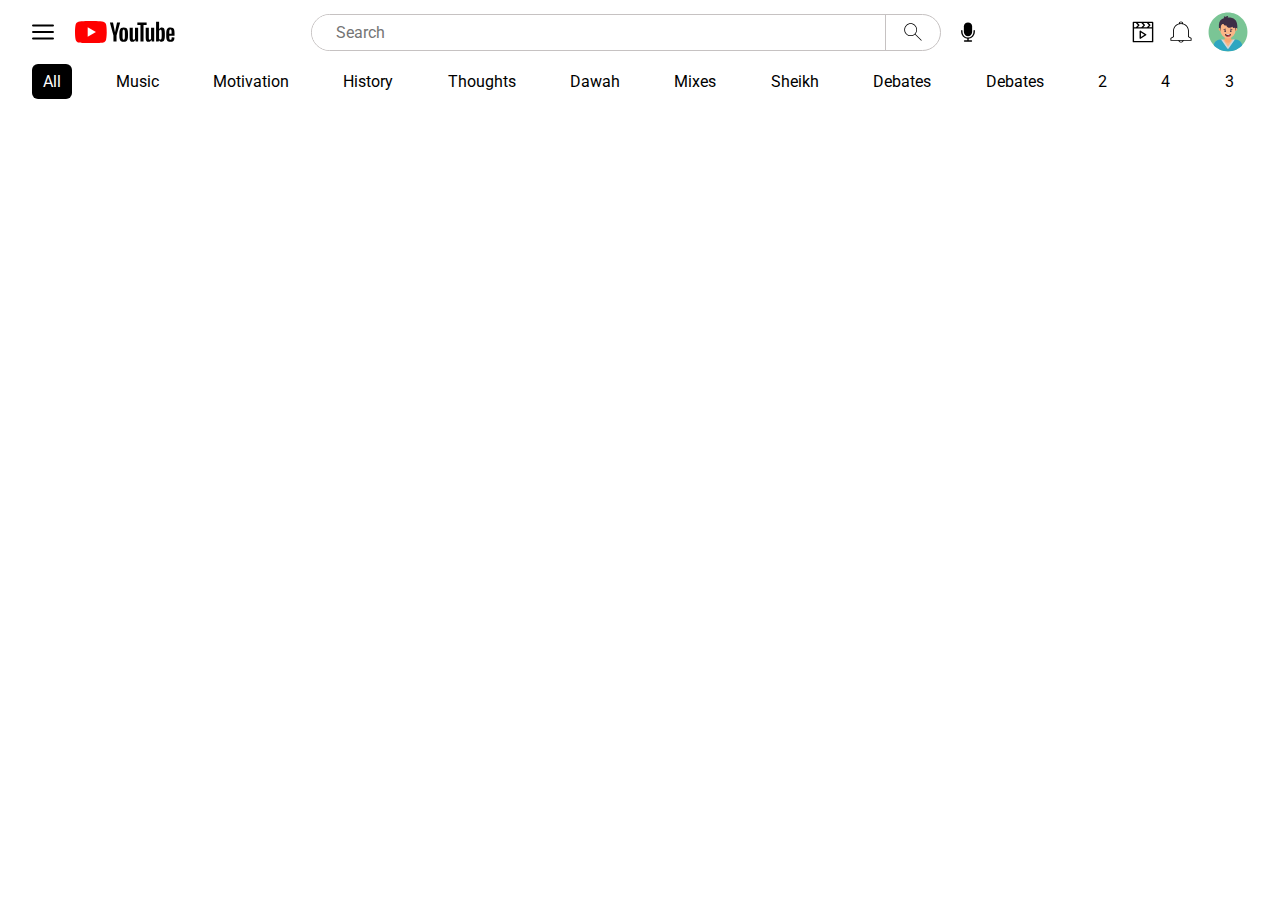
==== commit 48184981: "updated styling" ====
--- a/index.html
+++ b/index.html
@@ -55,7 +55,7 @@
                   class="style-scope yt-icon"
                 ></path>
               </g>
-              <g class="style-scope yt-icon">
+              <g class="style-scope yt-icon yt-text">
                 <g id="youtube-paths" class="style-scope yt-icon">
                   <path
                     d="M34.6024 13.0036L31.3945 1.41846H34.1932L35.3174 6.6701C35.6043 7.96361 35.8136 9.06662 35.95 9.97913H36.0323C36.1264 9.32532 36.3381 8.22937 36.665 6.68892L37.8291 1.41846H40.6278L37.3799 13.0036V18.561H34.6001V13.0036H34.6024Z"
@@ -108,7 +108,7 @@
           <!-- Mic Icon -->
           <img
             class="nav__icon nav__icon_hover_scale cursor-pointer"
-            style="margin-left: 1.3rem"
+            style="margin-left: 1rem"
             src="./assets/mic.svg"
             alt=""
           />
@@ -127,7 +127,7 @@
             <!-- Mic Icon -->
             <img
               class="nav__icon nav__icon_hover_scale cursor-pointer"
-              style="margin-left: 1.3rem"
+              style="margin-left: 1rem"
               src="./assets/mic.svg"
               alt=""
             />
@@ -137,7 +137,7 @@
           <div class="flex">
             <!-- Video Icon -->
             <img
-              style="margin-left: 1.3rem"
+              style="margin-left: 1rem"
               class="nav__icon nav__icon_hover_scale cursor-pointer"
               src="./assets/video.svg"
               alt=""
@@ -145,7 +145,7 @@
 
             <!-- Notification Icon -->
             <img
-              style="margin-left: 1.3rem"
+              style="margin-left: 1rem"
               class="nav__icon nav__icon_hover_scale cursor-pointer"
               src="./assets/bell.svg"
               alt=""
@@ -153,7 +153,7 @@
 
             <!-- Avatar -->
             <img
-              style="margin-left: 1.3rem"
+              style="margin-left: 1rem"
               class="nav__icon nav__icon_hover_scale cursor-pointer nav__icon_avatar"
               src="./assets/avatar.svg"
               alt=""
--- a/style.css
+++ b/style.css
@@ -203,6 +203,10 @@
   margin: 0 1rem;
 }
 
+.yt-text {
+  display: none;
+}
+
 /* Media Queries */
 @media screen and (min-width: 650px) {
   .nav__centered_desktop {
@@ -211,6 +215,10 @@
 
   .nav__centered_mobile {
     display: none;
+  }
+
+  .yt-text {
+    display: inline-block;
   }
 }
 
